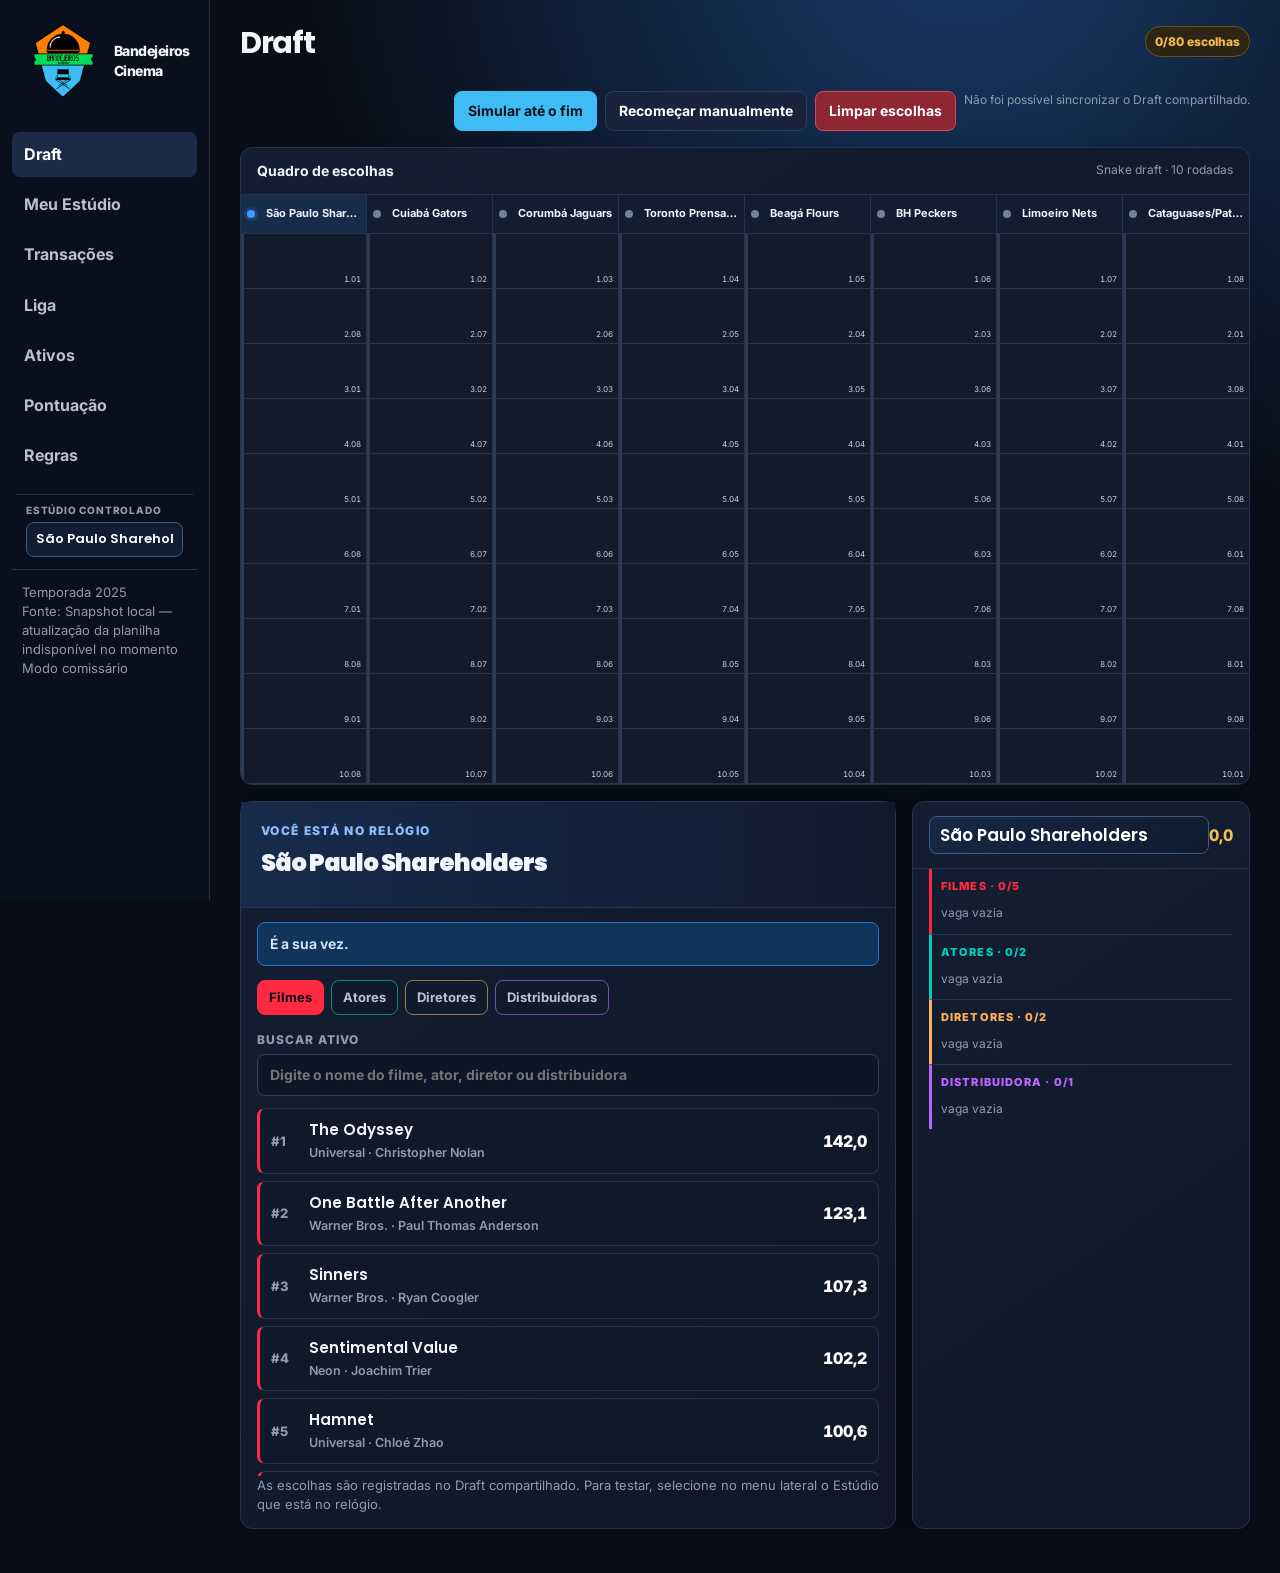
==== Fantasy-Cinema-local/index.html @ d6db4d92 "Add files via upload" ====
<!doctype html>
<html lang="pt-BR">
  <head>
    <meta charset="utf-8" />
    <meta name="viewport" content="width=device-width, initial-scale=1" />
    <meta name="theme-color" content="#090d18" />
    <title>Bandejeiros Cinema — Draft 2025</title>
    <link rel="icon" type="image/svg+xml" href="favicon.svg" />
    <link rel="preconnect" href="https://fonts.googleapis.com" />
    <link rel="preconnect" href="https://fonts.gstatic.com" crossorigin />
    <link href="https://fonts.googleapis.com/css2?family=Inter:wght@400;500;600;700;800&family=Poppins:wght@500;600;700;800&display=swap" rel="stylesheet" />
    <link rel="stylesheet" href="styles.css?v=20260917-24" />
  </head>
  <body>
    <div id="app" aria-live="polite"></div>
    <script src="app.js?v=20260917-31" defer></script>
  </body>
</html>
---- Fantasy-Cinema-local/styles.css ----
:root { --bg:#090d18; --panel:#11192b; --panel-2:#151f35; --line:#26334e; --muted:#8f9bb1; --text:#f1f5fc; --blue:#3b9cff; --gold:#f4bd50; --good:#51d8a1; }
* { box-sizing:border-box; }
body { margin:0; background:radial-gradient(circle at 75% -5%,#183b68 0,transparent 34%),var(--bg); color:var(--text); font-family:Inter, ui-sans-serif,system-ui,-apple-system,BlinkMacSystemFont,"Segoe UI",sans-serif; font-size:16px; }
button { font:inherit; cursor:pointer; }
.shell { min-height:100vh; display:grid; grid-template-columns:210px minmax(0,1fr); }
.sidebar { position:sticky; top:0; align-self:start; height:100vh; overflow-y:auto; padding:20px 12px; border-right:1px solid var(--line); background:#0b1120d9; }
.brand { display:flex; align-items:center; gap:10px; font-weight:800; letter-spacing:-.04em; font-size:14px; padding:0 10px 30px; }
.brand-logo { display:block; width:82px; height:82px; object-fit:contain; flex:0 0 auto; }
.league-label { color:var(--muted); text-transform:uppercase; font-size:12px; font-weight:800; letter-spacing:.1em; padding:0 10px 10px; }
.nav { display:grid; gap:5px; }
.nav button { border:0; color:#b7c1d2; background:transparent; border-radius:8px; padding:11px 12px; text-align:left; font-weight:700; }
.nav button:hover,.nav button.active { color:white; background:#1b2a46; }
.sidebar-foot { margin-top:32px; border-top:1px solid var(--line); padding:20px 10px; color:var(--muted); font-size:13px; line-height:1.45; }
.content { padding:26px 30px 44px; overflow:hidden; }
.topbar { display:flex; justify-content:space-between; align-items:flex-start; gap:20px; margin-bottom:24px; }
h1 { font-size:28px; line-height:1.1; letter-spacing:-.045em; margin:0 0 6px; } h2 { font-size:16px; margin:0; letter-spacing:-.02em; } p { margin:0; }
.sub { color:var(--muted); font-size:14px; }.badge { display:inline-flex; padding:6px 9px; border:1px solid #69521b; color:var(--gold); background:#2d2514; border-radius:99px; font-size:12px; font-weight:800; }
.actions { display:flex; gap:8px; flex-wrap:wrap; justify-content:flex-end; }.button { border:1px solid #2c3c5c; padding:10px 13px; border-radius:8px; background:#18243b; color:white; font-weight:750; font-size:14px; }.button:hover { border-color:var(--blue); }.button.primary { background:var(--blue); border-color:var(--blue); color:#07111f; }.button.danger { color:#ffb8b8; }
.grid { display:grid; gap:16px; }.draft-layout { grid-template-columns:minmax(0,1.32fr) minmax(300px,.68fr); }.card { background:linear-gradient(145deg,#141e32,#0f1728); border:1px solid var(--line); border-radius:12px; }.card-head { padding:15px 16px 12px; display:flex; justify-content:space-between; align-items:center; border-bottom:1px solid var(--line); }.draft-main { min-height:590px; }.now { padding:20px; border-bottom:1px solid var(--line); background:linear-gradient(90deg,#172b4c,#111a2d); }.now-eyebrow { color:#8dbfff; text-transform:uppercase; font-size:12px; letter-spacing:.11em; font-weight:850; }.now-team { font-size:24px; font-weight:850; letter-spacing:-.04em; margin:6px 0; }.slot { color:var(--gold); font-weight:750; font-size:14px; }
.tabs { display:flex; gap:7px; padding:14px 16px 8px; overflow:auto; }.tab { white-space:nowrap; border:1px solid var(--line); color:#b9c4d5; background:#101a2b; padding:7px 10px; border-radius:7px; font-size:13px; font-weight:750; }.tab.active { color:#07111f; background:var(--gold); border-color:var(--gold); }.assets { padding:8px 16px 16px; display:grid; gap:7px; max-height:376px; overflow:auto; }.asset { width:100%; display:flex; gap:10px; align-items:center; border:1px solid #22304a; background:#10192a; color:var(--text); border-radius:8px; padding:10px; text-align:left; }.asset:hover { border-color:var(--blue); background:#14233a; }.asset .rank { width:28px; color:var(--muted); font-weight:800; font-size:13px; }.asset .name { min-width:0; flex:1; font-weight:750; overflow:hidden; text-overflow:ellipsis; white-space:nowrap; }.asset .points { color:var(--gold); font-variant-numeric:tabular-nums; font-weight:850; }.asset small { color:var(--muted); }.pick-feed { max-height:376px; overflow:auto; }.pick { display:grid; grid-template-columns:35px 1fr auto; padding:10px 14px; border-bottom:1px solid #202d45; gap:8px; align-items:center; font-size:13px; }.pick b { font-size:13px; }.pick span { color:var(--muted); }.pos { color:#80baff; font-size:11px; font-weight:850; text-transform:uppercase; }.points { color:var(--gold); font-weight:800; }.team-list { max-height:312px; overflow:auto; }.team-row { padding:11px 14px; display:flex; gap:8px; align-items:center; border-bottom:1px solid #202d45; }.team-row:last-child { border-bottom:0; }.team-row .team-name { flex:1; font-weight:750; }.meter { display:flex; height:5px; width:74px; background:#0c1220; border-radius:4px; overflow:hidden; }.meter i { display:block; background:var(--blue); }.count { color:var(--muted); font-size:12px; }
.summary { display:grid; grid-template-columns:repeat(4,1fr); gap:12px; margin-bottom:16px; }.metric { padding:15px; }.metric label { display:block; color:var(--muted); font-size:12px; text-transform:uppercase; letter-spacing:.08em; font-weight:800; }.metric strong { display:block; margin-top:5px; font-size:23px; letter-spacing:-.04em; }.metric.gold strong { color:var(--gold); }
.rosters { grid-template-columns:repeat(2,minmax(0,1fr)); }.roster { padding:16px; }.roster-top { display:flex; justify-content:space-between; align-items:center; margin-bottom:12px; }.roster-total { color:var(--gold); font-weight:850; }.roster-group { padding:9px 0; border-top:1px solid #23304a; }.roster-group:first-of-type { border-top:0; }.roster-label { color:#80baff; text-transform:uppercase; font-size:11px; font-weight:850; letter-spacing:.1em; margin-bottom:5px; }.roster-item { display:flex; justify-content:space-between; gap:8px; font-size:14px; padding:3px 0; }.empty { color:var(--muted); font-size:14px; padding:16px; }
.rules { padding:16px; color:#bdc8d8; line-height:1.5; font-size:14px; }.rules b { color:white; }.notice { color:var(--muted); font-size:13px; padding:0 16px 14px; }
.control-team { display:flex; align-items:center; justify-content:flex-end; gap:8px; flex-wrap:wrap; }.control-team label { color:var(--muted); font-size:13px; font-weight:750; }.control-team select { appearance:none; border:1px solid #344762; border-radius:8px; background:#121e31; color:white; padding:9px 32px 9px 11px; font:inherit; font-size:14px; font-weight:750; }.clock-message { margin:14px 16px 0; padding:11px 12px; border-radius:8px; border:1px solid #2b3b57; background:#101b2d; color:#bdc8d8; font-size:14px; font-weight:650; }.clock-message.your-turn { border-color:#2a77c5; background:#11345a; color:#d7ebff; }.personal-roster .card-head { align-items:flex-start; }.personal-list { padding:0 16px 8px; }.personal-group { padding:10px 0; border-top:1px solid #24324c; border-left:3px solid var(--position-color); padding-left:9px; }.personal-group:first-child { border-top:0; }.personal-group .roster-label { color:var(--position-color); }.personal-group .roster-item strong { color:var(--position-color); font-size:13px; }
.pos-filme { --position-color:#ff2a41; }.pos-ator { --position-color:#00ceb8; }.pos-diretor { --position-color:#ffae58; }.pos-distribuidora { --position-color:#bd66ff; }
.tab.pos-filme.active,.tab.pos-ator.active,.tab.pos-diretor.active,.tab.pos-distribuidora.active { color:#09101c; border-color:var(--position-color); background:var(--position-color); }.tab.pos-filme,.tab.pos-ator,.tab.pos-diretor,.tab.pos-distribuidora { border-color:color-mix(in srgb,var(--position-color) 55%,#26334e); }.asset.pos-filme,.asset.pos-ator,.asset.pos-diretor,.asset.pos-distribuidora { border-left:3px solid var(--position-color); }.asset.pos-filme .points,.asset.pos-ator .points,.asset.pos-diretor .points,.asset.pos-distribuidora .points,.personal-group .roster-item strong,.roster-item .points,.pick .points { color:#fff; }.pick .pos { color:var(--position-color); font-style:normal; }.roster-group .roster-label { color:var(--position-color); }
.search-wrap { display:grid; gap:6px; padding:8px 16px 4px; }.search-wrap label { color:var(--muted); font-size:12px; font-weight:800; text-transform:uppercase; letter-spacing:.08em; }.search-wrap input { width:100%; border:1px solid #33435e; border-radius:8px; background:#0d1626; color:#fff; padding:10px 12px; font:inherit; font-size:14px; outline:0; }.search-wrap input:focus { border-color:var(--blue); box-shadow:0 0 0 3px rgb(59 156 255 / 15%); }
.data-card { overflow:hidden; }.table-wrap { overflow:auto; max-height:calc(100vh - 175px); }.table-wrap table { width:100%; min-width:720px; border-collapse:collapse; font-size:14px; }.table-wrap th { position:sticky; top:0; z-index:1; background:#17233a; color:#aebbd0; text-align:left; padding:12px 14px; font-size:12px; text-transform:uppercase; letter-spacing:.055em; white-space:nowrap; }.table-wrap td { padding:11px 14px; border-top:1px solid #22304a; color:#dbe4f2; white-space:nowrap; }.table-wrap td:first-child { color:#fff; font-weight:750; }.table-wrap tr:hover td { background:#17243a; }.section-title { margin:0 0 10px; font-size:15px; color:#d7e2f1; }.scoring-grid { grid-template-columns:minmax(0,.82fr) minmax(0,1.18fr); align-items:start; }.formula-grid { display:grid; grid-template-columns:repeat(4,minmax(0,1fr)); gap:12px; margin-bottom:18px; }.formula { padding:15px; min-height:144px; }.formula span { display:block; color:var(--gold); font-size:12px; font-weight:850; text-transform:uppercase; letter-spacing:.08em; }.formula strong { display:block; margin:8px 0; font-size:15px; line-height:1.3; letter-spacing:-.02em; }.formula p { color:var(--muted); font-size:13px; line-height:1.4; }.formula sup { font-size:10px; }
.awards-actors-title { margin-top:24px; }.draft-board { margin-top:16px; overflow:hidden; }.board-label { display:flex; justify-content:space-between; padding:13px 16px; border-bottom:1px solid var(--line); font-size:14px; }.board-label span { color:var(--muted); font-size:12px; }.board-scroll { overflow:hidden; }.board-grid { display:grid; grid-template-columns:repeat(8,minmax(0,1fr)); min-width:0; }.board-team { min-width:0; border-right:1px solid var(--line); }.board-team:last-child { border-right:0; }.board-team header { display:grid; grid-template-columns:14px 1fr; align-items:center; column-gap:5px; padding:9px 6px; min-height:39px; background:#121d31; border-bottom:1px solid var(--line); }.board-team header b { font-size:11px; white-space:nowrap; overflow:hidden; text-overflow:ellipsis; }.team-dot { width:8px; height:8px; border-radius:50%; background:#71819c; }.board-team.controlled .team-dot { background:var(--blue); box-shadow:0 0 0 3px rgb(59 156 255 / 18%); }.board-team.controlled header { background:#172b4a; }.board-pick { position:relative; height:55px; padding:5px 6px 14px; overflow:hidden; border-bottom:1px solid #26344d; background:#172337; border-left:3px solid var(--position-color); }.board-pick b { display:block; padding-right:2px; font-size:11px; line-height:1.15; white-space:nowrap; overflow:hidden; text-overflow:ellipsis; }.board-pick small { display:-webkit-box; height:20px; max-width:calc(100% - 28px); overflow:hidden; -webkit-box-orient:vertical; -webkit-line-clamp:2; color:#e5ecf6; opacity:.8; font-size:9px; line-height:1.15; margin-top:2px; }.board-number { position:absolute; right:5px; bottom:3px; color:#c9d3e3; font-size:8px; font-weight:400; font-variant-numeric:tabular-nums; }.board-pick.pos-filme { background:color-mix(in srgb,#ff2a41 35%,#152136); }.board-pick.pos-ator { background:color-mix(in srgb,#00ceb8 29%,#152136); }.board-pick.pos-diretor { background:color-mix(in srgb,#ffae58 31%,#152136); }.board-pick.pos-distribuidora { background:color-mix(in srgb,#bd66ff 30%,#152136); }.empty-pick { border-left:3px solid #2c3b54; background:#121b2c; color:#71819c; }.personal-group .roster-item { font-size:16px; font-weight:750; }.personal-group .roster-item strong { font-size:16px; font-weight:850; }.team-view-select { display:block; max-width:176px; margin-top:6px; border:1px solid #344762; border-radius:6px; background:#121e31; color:#fff; padding:6px 24px 6px 8px; font:inherit; font-size:12px; font-weight:700; }
.league-layout { grid-template-columns:minmax(440px,1.05fr) minmax(340px,.95fr); align-items:start; }.standings-list { padding:4px 0; }.standing-row { display:grid; grid-template-columns:34px minmax(0,1fr) auto; gap:10px; align-items:center; padding:13px 16px; border-bottom:1px solid #22304a; }.standing-row:last-child { border-bottom:0; }.standing-rank { color:#91a0b8; font-size:13px; font-weight:850; text-align:center; }.standing-team { min-width:0; }.standing-team b { display:block; font-size:15px; }.started-counts { display:flex; flex-wrap:wrap; gap:5px; margin-top:7px; }.started-pill { display:inline-flex; align-items:center; gap:3px; padding:4px 6px; border-radius:4px; background:#0d1626; border-left:2px solid var(--position-color); font-size:10px; line-height:1; font-weight:750; }.started-pill b { font-variant-numeric:tabular-nums; }.started-pill.complete { color:#7d899d; border-left-color:#46536a; }.started-pill.pending { color:var(--position-color); background:color-mix(in srgb,var(--position-color) 11%,#0d1626); }.asset-tabs { padding:0 0 12px; margin-top:-4px; }.asset-search { padding:0 0 12px; max-width:420px; }.asset-table .table-wrap { max-height:calc(100vh - 250px); }.asset-table table { min-width:1080px; }.asset-table td { vertical-align:top; white-space:normal; }.asset-table td:nth-child(1) { min-width:155px; }.asset-table td:nth-child(2) { min-width:86px; color:#b8c5d7; }.asset-table td:nth-child(3) { min-width:110px; }.asset-table td:nth-child(4) { min-width:190px; max-width:300px; }.asset-table td:nth-child(2),.asset-table td:nth-child(3),.asset-table td:nth-child(5),.asset-table td:nth-child(6),.asset-table td:nth-child(7) { white-space:nowrap; }.metric-cell { display:grid; gap:3px; }.metric-cell b { color:#fff; font-size:14px; font-variant-numeric:tabular-nums; }.metric-cell small,.component-points { display:block; color:var(--gold); font-size:12px; font-weight:850; }.table-note { display:block; color:var(--muted); font-size:11px; }.award-lines { display:grid; gap:3px; min-width:190px; color:#bec9da; font-size:12px; line-height:1.2; }.award-lines b { color:var(--gold); margin-top:2px; font-size:12px; font-weight:850; }.fpts { color:var(--gold); font-size:15px; font-weight:850; font-variant-numeric:tabular-nums; }
.my-team-summary { display:grid; grid-template-columns:repeat(4,minmax(0,1fr)); gap:12px; margin-bottom:14px; }.my-team-selector { display:flex; align-items:center; gap:10px; padding:12px 16px; margin-bottom:16px; }.my-team-selector label { color:var(--muted); font-size:12px; font-weight:800; text-transform:uppercase; letter-spacing:.08em; }.my-team-selector select { border:1px solid #344762; border-radius:7px; background:#121e31; color:#fff; padding:8px 28px 8px 10px; font:inherit; font-size:14px; font-weight:750; }.my-team-layout { grid-template-columns:repeat(2,minmax(0,1fr)); align-items:start; }.my-team-assets { padding:4px 16px 10px; }.my-team-asset { display:flex; justify-content:space-between; gap:12px; padding:12px 0 12px 10px; border-bottom:1px solid #24324c; border-left:3px solid var(--position-color); }.my-team-asset:last-child { border-bottom:0; }.my-team-asset div { min-width:0; display:grid; gap:3px; }.my-team-asset b { font-size:15px; overflow:hidden; text-overflow:ellipsis; white-space:nowrap; }.my-team-asset small { color:var(--muted); font-size:12px; }.my-team-position { color:var(--position-color); font-size:11px; text-transform:uppercase; font-weight:850; letter-spacing:.08em; }.my-team-asset strong { align-self:center; color:#fff; white-space:nowrap; font-size:14px; }
.my-team-actions { display:flex; align-items:center; gap:8px; flex:0 0 auto; }.trade-icon-button { display:grid; place-items:center; width:31px; height:31px; padding:0; border:0; border-radius:50%; background:#0f2639; color:#00ceb8; }.trade-icon-button:hover { background:#12354a; box-shadow:0 0 0 2px #00ceb8; }.trade-icon { display:block; width:19px; height:19px; fill:currentColor; }.trade-note { color:#ffae58 !important; font-weight:800; }.trade-builder,.trade-offers { margin:16px 0 0; overflow:hidden; }.trade-starter { display:flex; align-items:center; justify-content:space-between; gap:16px; min-height:88px; padding:16px; }.trade-starter h2 { margin:0 0 4px; font-size:17px; }.trade-propose { background:#00aF9D; border-color:#00ceb8; color:#06151a; }.trade-propose:hover { background:#00ceb8; }.trade-team-picker { display:flex; flex-wrap:wrap; align-items:center; gap:7px; padding:12px 16px; border-top:1px solid var(--line); border-bottom:1px solid var(--line); }.trade-team-picker>span { color:var(--muted); font-size:11px; font-weight:850; letter-spacing:.08em; text-transform:uppercase; margin-right:2px; }.studio-toggle { padding:7px 9px; border:1px solid #354863; border-radius:6px; background:#111d30; color:#c3cfdf; font:inherit; font-size:12px; font-weight:750; }.studio-toggle.selected { border-color:#00ceb8; background:#103641; color:#fff; }.studio-toggle:disabled { opacity:.38; }.trade-columns { display:grid; grid-template-columns:repeat(auto-fit,minmax(210px,1fr)); gap:10px; padding:14px 16px; }.trade-column { min-width:0; border:1px solid #263852; border-radius:8px; background:#0d1728; overflow:hidden; }.trade-column header { display:flex; justify-content:space-between; align-items:center; gap:8px; padding:10px; border-bottom:1px solid #263852; }.trade-column header b { font-size:13px; }.trade-column header small { color:#00ceb8; font-size:11px; font-weight:800; }.trade-column>div { display:grid; gap:6px; padding:8px; max-height:260px; overflow:auto; }.trade-asset { padding-left:3px; border-left:3px solid var(--position-color); border-radius:4px; background:#121d2e; }.trade-asset>button { display:grid; width:100%; gap:2px; padding:8px; color:#fff; text-align:left; background:transparent; border:0; }.trade-asset>button span { color:var(--position-color); font-size:9px; font-weight:850; letter-spacing:.06em; text-transform:uppercase; }.trade-asset>button b { overflow:hidden; text-overflow:ellipsis; white-space:nowrap; font-size:12px; }.trade-asset.selected { background:color-mix(in srgb,var(--position-color) 16%,#121d2e); box-shadow:inset 0 0 0 1px var(--position-color); }.trade-asset select { width:calc(100% - 16px); margin:0 8px 8px; border:1px solid #40516b; border-radius:5px; background:#0b1423; color:#fff; padding:6px; font:inherit; font-size:11px; }.trade-submit { display:flex; justify-content:space-between; align-items:center; gap:12px; padding:12px 16px; border-top:1px solid var(--line); }.trade-offer { padding:14px 16px; border-top:1px solid var(--line); }.trade-offer p,.transaction p { color:#c5d0df; font-size:14px; line-height:1.45; }.transaction { display:flex; justify-content:space-between; gap:16px; align-items:center; padding:14px 0; border-bottom:1px solid var(--line); }.transaction:last-child { border-bottom:0; }.transaction-status { display:inline-block; margin-bottom:6px; color:#aab8ca; font-size:11px; font-weight:850; text-transform:uppercase; letter-spacing:.08em; }.transaction.pendingCommissioner .transaction-status { color:var(--gold); }.transaction.approved .transaction-status { color:var(--good); }.transaction.vetoed .transaction-status,.transaction.rejected .transaction-status { color:#f59ca3; }
.nav button { display:flex; align-items:center; justify-content:space-between; gap:8px; }.nav-trade-alert { display:inline-flex; align-items:center; gap:2px; color:#ffae58; }.nav-trade-alert svg { width:15px; height:15px; fill:none; stroke:currentColor; stroke-width:2; stroke-linecap:round; stroke-linejoin:round; }.nav-trade-alert b { display:grid; place-items:center; min-width:15px; height:15px; padding:0 3px; border-radius:99px; background:#ffae58; color:#1a1307; font-size:9px; }.button.danger { background:#8f2634; border-color:#d64b5b; color:#fff; }.button.danger:hover { background:#b33042; border-color:#ff7180; }.accept-offer { background:#00aF9D; border-color:#00ceb8; color:#06151a; }.accept-offer:hover { background:#00ceb8; }.counter-offer { background:#285eab; border-color:#4c95ef; color:#fff; }.counter-offer:hover { background:#3577d2; }.trade-desk { margin-top:16px; overflow:hidden; }.trade-feed-list { display:grid; gap:10px; padding:14px 16px 16px; }.trade-feed { display:grid; grid-template-columns:125px minmax(0,1fr) auto; align-items:start; gap:16px; padding:14px 16px; border:1px solid #2a3a55; border-radius:9px; background:#0d1728; }.trade-feed.pendingCommissioner { border-color:#796020; }.trade-feed-status { display:flex; align-items:center; gap:8px; padding-top:3px; color:#8ca0bc; font-size:12px; letter-spacing:.05em; text-transform:uppercase; }.trade-feed.approved .trade-feed-status { color:#00ceb8; }.trade-feed-icon { width:19px; height:19px; fill:currentColor; color:#00ceb8; }.trade-feed-moves { display:grid; gap:9px; min-width:0; }.trade-feed-group { padding-bottom:4px; }.trade-feed-group p { margin:0 0 2px; color:#c5d0df; font-size:16px; }.trade-gain { display:flex; align-items:center; gap:7px; min-width:0; padding:2px 0; }.trade-gain>span { color:#00ceb8; font-size:22px; font-weight:400; line-height:1; }.trade-gain b { overflow:hidden; text-overflow:ellipsis; white-space:nowrap; padding:4px 8px; border:1px solid color-mix(in srgb,var(--position-color) 44%,transparent); border-radius:6px; background:color-mix(in srgb,var(--position-color) 16%,#101a2b); color:#edf4ff; font-size:14px; font-weight:700; }.trade-feed time { padding-top:3px; color:#aebbd0; white-space:nowrap; font-size:12px; }.trade-feed-actions { grid-column:2 / -1; justify-content:flex-start; }.commissioner-actions { margin:-4px 16px 8px 157px; justify-content:flex-start; }.transactions-card { margin-top:16px; }
@media (max-width:980px) { .shell { grid-template-columns:1fr; }.sidebar { position:static; height:auto; overflow:visible; border-right:0; border-bottom:1px solid var(--line); padding:14px 16px; }.brand { padding:0 0 12px; }.nav { grid-template-columns:repeat(3,1fr); }.sidebar-foot { display:none; }.content { padding:20px 16px; }.draft-layout,.league-layout,.my-team-layout { grid-template-columns:1fr; }.rosters { grid-template-columns:1fr; } }
@media (max-width:980px) { .formula-grid { grid-template-columns:repeat(2,minmax(0,1fr)); }.scoring-grid { grid-template-columns:1fr; } }
@media (max-width:620px) { .topbar { flex-direction:column; }.control-team { justify-content:flex-start; }.actions { justify-content:flex-start; }.summary,.my-team-summary { grid-template-columns:repeat(2,1fr); }.content { padding:18px 12px; }.now-team { font-size:21px; }.formula-grid { grid-template-columns:1fr; } }
@media (max-width:720px) { .trade-feed { grid-template-columns:1fr; gap:8px; }.trade-feed time { padding:0; }.trade-feed-actions { grid-column:auto; }.commissioner-actions { margin:0 16px 8px; } }

/* Revisão do sistema visual */
:root { --radius-card:12px; --radius-control:8px; --surface:#111b2e; --surface-hover:#172740; --text-soft:#c7d1e0; }
body { font-family:"Inter",ui-sans-serif,system-ui,sans-serif; line-height:1.45; -webkit-font-smoothing:antialiased; }
h1,h2,h3,.topbar h1,.card h2,.section-title,.now-team,.asset .name,.roster-item span,.my-team-asset b,.trade-gain b,.trade-column header b,.trade-asset>button b { font-family:"Poppins",ui-sans-serif,system-ui,sans-serif; }
h1,.topbar h1 { font-size:30px; font-weight:700; letter-spacing:-.045em; line-height:1.16; }
h2,.card h2 { font-size:17px; font-weight:700; line-height:1.25; letter-spacing:-.025em; }
.section-title { font-size:16px; font-weight:700; }
.sub,.notice,.count,.table-note,.metric-cell small,.formula p,.trade-feed time { color:var(--muted); font-family:"Inter",ui-sans-serif,sans-serif; }
.card { border-radius:var(--radius-card); box-shadow:0 8px 22px rgb(0 0 0 / 10%); }
.card-head { min-height:61px; padding:14px 16px; }
.button,.tab,.studio-toggle,.control-team select,.my-team-selector select,.team-view-select,.search-wrap input { border-radius:var(--radius-control); font-family:"Inter",ui-sans-serif,sans-serif; font-weight:700; }
.button { min-height:38px; padding:9px 13px; transition:background .15s ease,border-color .15s ease,transform .15s ease; }
.button:hover:not(:disabled) { transform:translateY(-1px); }
.button:disabled { opacity:.45; cursor:not-allowed; }
.tab { min-height:34px; padding:7px 11px; }
.asset,.trade-asset,.trade-target { border-radius:var(--radius-control); }
.asset { min-height:58px; padding:10px 11px; }
.asset .name,.my-team-asset b,.roster-item span { font-size:15px; font-weight:600; }
.asset small,.my-team-asset small,.roster-label,.my-team-position,.pos,.count,.table-wrap th { font-family:"Inter",ui-sans-serif,sans-serif; }
.points,.fpts,.metric strong,.roster-total { font-variant-numeric:tabular-nums; }
.metric strong { font-family:"Poppins",ui-sans-serif,sans-serif; font-weight:700; }
.table-wrap table { font-family:"Inter",ui-sans-serif,sans-serif; }
.table-wrap td:first-child { font-family:"Poppins",ui-sans-serif,sans-serif; font-weight:600; }
.table-wrap th { font-weight:800; }
.formula strong,.rules b { font-family:"Poppins",ui-sans-serif,sans-serif; font-weight:600; }
.trade-feed,.transaction { border-radius:var(--radius-control); }
.trade-feed-status,.transaction-status,.trade-gain small { font-family:"Inter",ui-sans-serif,sans-serif; font-weight:800; }
.trade-feed-group p { font-family:"Inter",ui-sans-serif,sans-serif; line-height:1.25; }
@media (max-width:720px) { h1,.topbar h1 { font-size:26px; }.card-head { min-height:56px; }.asset .name,.my-team-asset b,.roster-item span { font-size:14px; } }

/* Ajustes de dados e ordenação */
.metric-cell small,.component-points,.award-lines b { color:#aebbd0; }
.asset-table td:nth-child(2) { min-width:126px; color:#b8c5d7; }
.asset-table td:nth-child(3) { min-width:86px; color:#b8c5d7; }
.asset-table td:nth-child(4) { min-width:190px; max-width:300px; }
.table-sort { display:inline-flex; align-items:center; gap:6px; padding:0; border:0; background:transparent; color:inherit; font:inherit; font-size:inherit; font-weight:inherit; letter-spacing:inherit; text-transform:inherit; white-space:nowrap; }
.table-sort:hover { color:#fff; }.table-sort span { color:#71819c; font-size:12px; line-height:1; }.table-sort:hover span { color:#8dbfff; }

/* Waiver e FAAB */
.asset-mode-tabs { padding-bottom:2px; }.asset-mode-tabs .tab.active { background:#00aF9D; border-color:#00ceb8; color:#06151a; }
.available-table table { min-width:860px; }.available-table td:nth-child(2),.available-table td:nth-child(3) { font-variant-numeric:tabular-nums; white-space:nowrap; }.available-table td:nth-child(4) { min-width:240px; white-space:normal; color:#aebbd0; }.available-table td:last-child { width:1%; white-space:nowrap; }.bid-button { min-width:98px; background:#00aF9D; border-color:#00ceb8; color:#06151a; }.bid-button:hover { background:#00ceb8; }
.modal-backdrop { position:fixed; z-index:20; inset:0; display:grid; place-items:center; padding:20px; background:rgb(4 8 16 / 72%); backdrop-filter:blur(4px); }.bid-modal { width:min(100%,440px); padding:22px; border:1px solid #344965; border-radius:14px; background:linear-gradient(145deg,#17243a,#0d1626); box-shadow:0 24px 70px rgb(0 0 0 / 48%); }.bid-modal h2 { margin-bottom:8px; }.bid-modal p { color:#c5d0df; line-height:1.5; }.bid-modal label { display:block; margin:18px 0 6px; color:#aebbd0; font-family:"Inter",ui-sans-serif,sans-serif; font-size:12px; font-weight:800; letter-spacing:.07em; text-transform:uppercase; }.bid-modal input { width:100%; border:1px solid #40516b; border-radius:8px; outline:0; background:#0b1423; color:#fff; padding:11px 12px; font:700 16px "Inter",ui-sans-serif,sans-serif; }.bid-modal input:focus { border-color:#00ceb8; box-shadow:0 0 0 3px rgb(0 206 184 / 14%); }.bid-modal small { display:block; margin-top:10px; color:#aebbd0; font:12px/1.45 "Inter",ui-sans-serif,sans-serif; }.bid-modal small b { color:#fff; }.bid-modal .actions { margin-top:20px; }

/* Hierarquia dos filtros de ativos */
.asset-mode-tabs { padding:0 0 18px; margin-top:-4px; }
.asset-mode-tabs + .asset-tabs { margin-top:0; }

/* Destaques de fluxo */
.asset-mode-tabs .tab.active { background:#3fbcf6; border-color:#3fbcf6; color:#06131a; }
.asset-mode-tabs .tab.active:hover { background:#67cbfa; border-color:#67cbfa; }
.actions [data-action="simulate"] { background:#3fbcf6; border-color:#3fbcf6; color:#06131a; }
.actions [data-action="simulate"]:hover { background:#67cbfa; border-color:#67cbfa; }

/* Ação de waiver */
.available-table td:first-child,.available-table th:first-child { width:48px; min-width:48px; padding-right:0; text-align:center; }.available-table td:nth-child(2) { min-width:180px; color:#fff; font-family:"Poppins",ui-sans-serif,sans-serif; font-weight:600; }.add-icon { display:inline-grid; place-items:center; width:24px; height:24px; padding:0; border:1px solid #f4bd50; border-radius:50%; background:rgb(244 189 80 / 10%); color:#f4bd50; font:600 19px/1 "Inter",ui-sans-serif,sans-serif; }.add-icon:hover { background:rgb(244 189 80 / 20%); box-shadow:0 0 0 3px rgb(244 189 80 / 10%); }

.bid-modal select { width:100%; border:1px solid #40516b; border-radius:8px; outline:0; background:#0b1423; color:#fff; padding:10px 12px; font:600 14px "Inter",ui-sans-serif,sans-serif; }.bid-modal select:focus { border-color:#00ceb8; box-shadow:0 0 0 3px rgb(0 206 184 / 14%); }.bid-modal .bid-error { color:#ff9ca6; font-weight:700; }

/* Classificação da liga */
.standings { overflow:hidden; }.standings-header { display:grid; grid-template-columns:54px minmax(200px,1fr) minmax(185px,.8fr) 92px; align-items:center; gap:12px; padding:13px 16px; border-bottom:1px solid var(--line); color:#8091ad; font:800 11px/1 "Inter",ui-sans-serif,sans-serif; letter-spacing:.08em; text-transform:uppercase; }.standings-header span:last-child { text-align:right; }.standings-list { padding:0; }.standing-row { grid-template-columns:54px minmax(200px,1fr) minmax(185px,.8fr) 92px; min-height:91px; gap:12px; padding:14px 16px; transition:background .15s ease; }.standing-row:hover { background:#14233a; }.standing-row.controlled { background:linear-gradient(90deg,rgb(0 206 184 / 19%),rgb(0 206 184 / 5%)); box-shadow:inset 3px 0 #00ceb8; }.standing-rank { color:#91a7c6; font:700 24px/1 "Poppins",ui-sans-serif,sans-serif; }.standing-team { display:flex; align-items:center; gap:12px; }.studio-avatar { display:grid; place-items:center; width:38px; height:38px; flex:0 0 auto; border:1px solid #3d587d; border-radius:50%; background:#152946; color:#8dc5ff; font:800 12px/1 "Inter",ui-sans-serif,sans-serif; }.standing-team b { color:#fff; font:600 17px/1.2 "Poppins",ui-sans-serif,sans-serif; }.standing-team small { display:block; margin-top:4px; color:#8697b0; font:12px/1.2 "Inter",ui-sans-serif,sans-serif; }.pending-summary { display:grid; grid-template-columns:auto 1fr; align-items:baseline; column-gap:7px; min-width:0; }.pending-summary>strong { color:#d5e1f1; font:700 22px/1 "Poppins",ui-sans-serif,sans-serif; }.pending-summary>span { color:#a4b3c8; font:12px/1.2 "Inter",ui-sans-serif,sans-serif; }.pending-summary>div { grid-column:1 / -1; display:flex; flex-wrap:wrap; gap:5px 8px; margin-top:6px; }.pending-type { display:inline-flex; align-items:center; gap:4px; color:#9cadc2; font:11px/1 "Inter",ui-sans-serif,sans-serif; }.pending-type i { width:6px; height:6px; border-radius:50%; background:var(--position-color); }.pending-summary em { color:#71819a; font:11px/1 "Inter",ui-sans-serif,sans-serif; font-style:normal; }.standing-row>.points { justify-self:end; color:var(--gold); font:700 20px/1 "Poppins",ui-sans-serif,sans-serif; }.studio-viewer-head { align-items:center !important; }.team-view-select { appearance:none; width:min(100%,280px); max-width:none; margin:0; padding:7px 31px 7px 10px; border:1px solid #3d5b83; border-radius:8px; background:linear-gradient(135deg,#162843,#101b2f); color:#fff; font:600 17px/1.3 "Poppins",ui-sans-serif,sans-serif; cursor:pointer; }.team-view-select:hover,.team-view-select:focus { border-color:#3fbcf6; outline:0; box-shadow:0 0 0 3px rgb(63 188 246 / 12%); }
@media (max-width:760px) { .standings-header { display:none; }.standing-row { grid-template-columns:40px minmax(0,1fr) auto; min-height:0; padding:13px; }.standing-row .pending-summary { grid-column:2 / 4; grid-row:2; margin-top:-3px; }.standing-row>.points { grid-column:3; grid-row:1; }.standing-rank { font-size:19px; }.standing-team b { font-size:15px; }.studio-avatar { width:32px; height:32px; font-size:10px; } }

/* Classificação compacta e seletor de estúdio */
.standing-row { min-height:78px; padding:10px 16px; }.standing-rank { font-size:21px; }.studio-avatar { width:34px; height:34px; }.standing-team b { font-size:16px; }.standing-team small { margin-top:2px; font-size:11px; }.pending-summary>strong { font-size:19px; }.pending-summary>div { margin-top:4px; }.pending-type { font-size:10px; }.standing-row>.points { font-size:18px; }
.team-view-select option { background:#101d32; color:#f1f5fc; font:600 16px "Poppins",ui-sans-serif,sans-serif; }.team-view-select option:checked { background:#1b3557; color:#fff; }

/* Controle temporário de teste */
.sidebar-controller { margin:24px 4px 0; padding:13px 10px 2px; border-top:1px solid var(--line); }.sidebar-controller label { display:block; margin-bottom:7px; color:#8f9bb1; font:800 10px/1 "Inter",ui-sans-serif,sans-serif; letter-spacing:.08em; text-transform:uppercase; }.sidebar-controller select { width:100%; appearance:none; border:1px solid #3d5b83; border-radius:8px; background:#101d32; color:#fff; padding:8px 9px; font:600 13px/1.3 "Poppins",ui-sans-serif,sans-serif; cursor:pointer; }.sidebar-controller select:focus { outline:0; border-color:#3fbcf6; box-shadow:0 0 0 3px rgb(63 188 246 / 12%); }.sidebar-controller option { background:#101d32; color:#f1f5fc; }.sidebar-controller small { display:block; margin-top:6px; color:#71819c; font:11px/1 "Inter",ui-sans-serif,sans-serif; }.sidebar-controller + .sidebar-foot { margin-top:16px; }

/* Estrutura da pontuação */
.category-formula-grid { display:grid; grid-template-columns:repeat(4,minmax(0,1fr)); gap:12px; margin-bottom:20px; }.category-formula { min-height:138px; padding:16px; border-left:4px solid var(--position-color); }.category-formula>span { display:block; color:var(--position-color); font:800 12px/1 "Inter",ui-sans-serif,sans-serif; letter-spacing:.08em; text-transform:uppercase; }.category-formula strong { display:block; margin:10px 0 8px; color:#fff; font:600 15px/1.35 "Poppins",ui-sans-serif,sans-serif; }.category-formula p { color:#aebbd0; font:13px/1.4 "Inter",ui-sans-serif,sans-serif; }.formula-section-title { margin:0 0 10px; }
@media (max-width:980px) { .category-formula-grid { grid-template-columns:repeat(2,minmax(0,1fr)); } }
@media (max-width:620px) { .category-formula-grid { grid-template-columns:1fr; }.category-formula { min-height:0; } }

.sidebar-controller { margin-top:16px; padding-top:10px; }.sidebar-controller + .sidebar-foot { margin-top:10px; padding-top:13px; }

.formula { min-height:104px; }.formula strong { margin:12px 0 0; }.scoring-grid { grid-template-columns:1fr; }

/* Cartões de ativos em transações */
.trade-gain b { display:inline-block; padding:6px 9px; border:1px solid #2b405f; border-left:3px solid var(--position-color); border-radius:6px; background:#14233a; color:#edf4ff; }.scoring-grid .table-wrap { max-height:none; }

/* Configuração local */
.configuration-section { margin-top:24px; }.studio-configuration { overflow:hidden; }.studio-config-grid { display:grid; grid-template-columns:repeat(2,minmax(0,1fr)); gap:12px; padding:16px; }.studio-config-grid label { display:grid; gap:6px; color:#aebbd0; font:800 11px/1 "Inter",ui-sans-serif,sans-serif; letter-spacing:.07em; text-transform:uppercase; }.studio-name-input { width:100%; border:1px solid #3b4d69; border-radius:8px; outline:0; background:#0e1829; color:#fff; padding:10px 11px; font:600 14px/1.35 "Poppins",ui-sans-serif,sans-serif; text-transform:none; letter-spacing:0; }.studio-name-input:focus { border-color:#3fbcf6; box-shadow:0 0 0 3px rgb(63 188 246 / 12%); }.studio-config-actions { padding:0 16px 16px; }.config-error { padding:0 16px 12px; color:#ff9ca6; font:700 13px/1.4 "Inter",ui-sans-serif,sans-serif; }@media (max-width:620px) { .studio-config-grid { grid-template-columns:1fr; } }
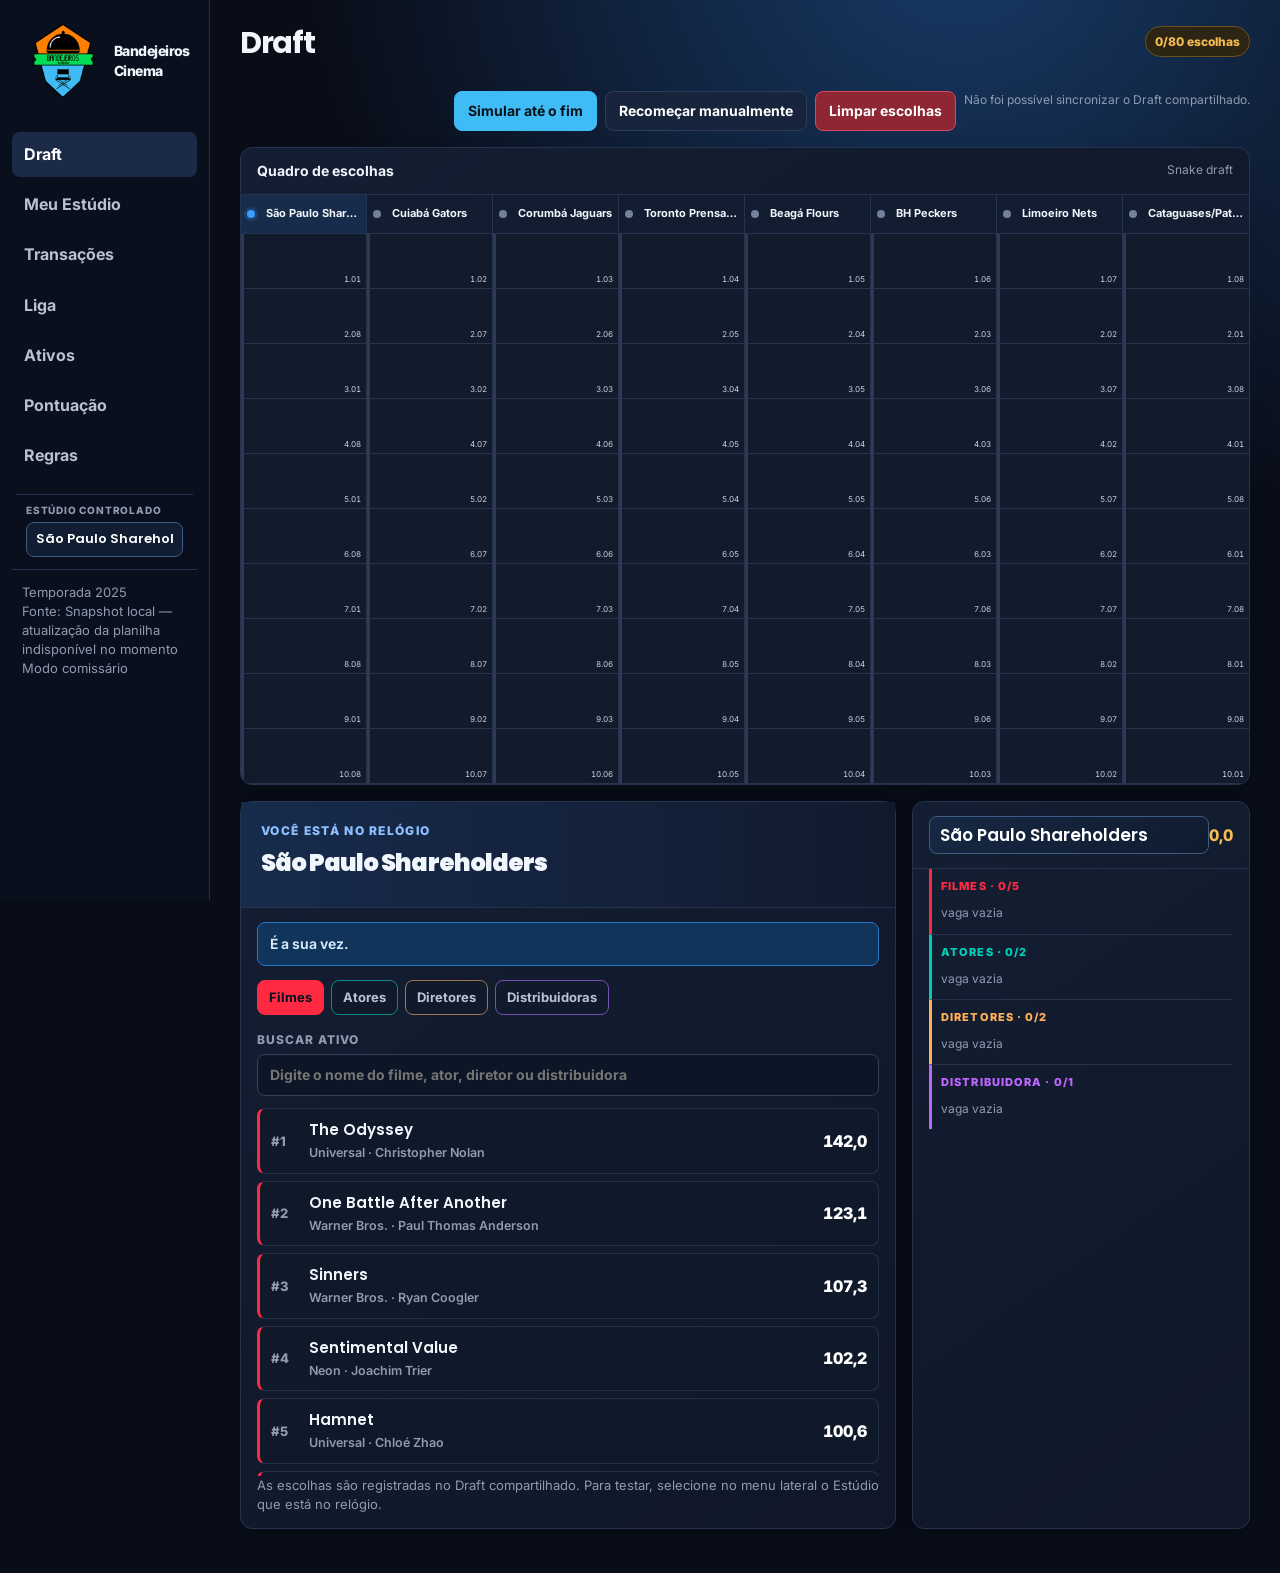
==== commit 9d8b8034: "Add files via upload" ====
--- a/Fantasy-Cinema-local/index.html
+++ b/Fantasy-Cinema-local/index.html
@@ -13,6 +13,6 @@
   </head>
   <body>
     <div id="app" aria-live="polite"></div>
-    <script src="app.js?v=20260917-31" defer></script>
+    <script src="app.js?v=20260921-32" defer></script>
   </body>
 </html>
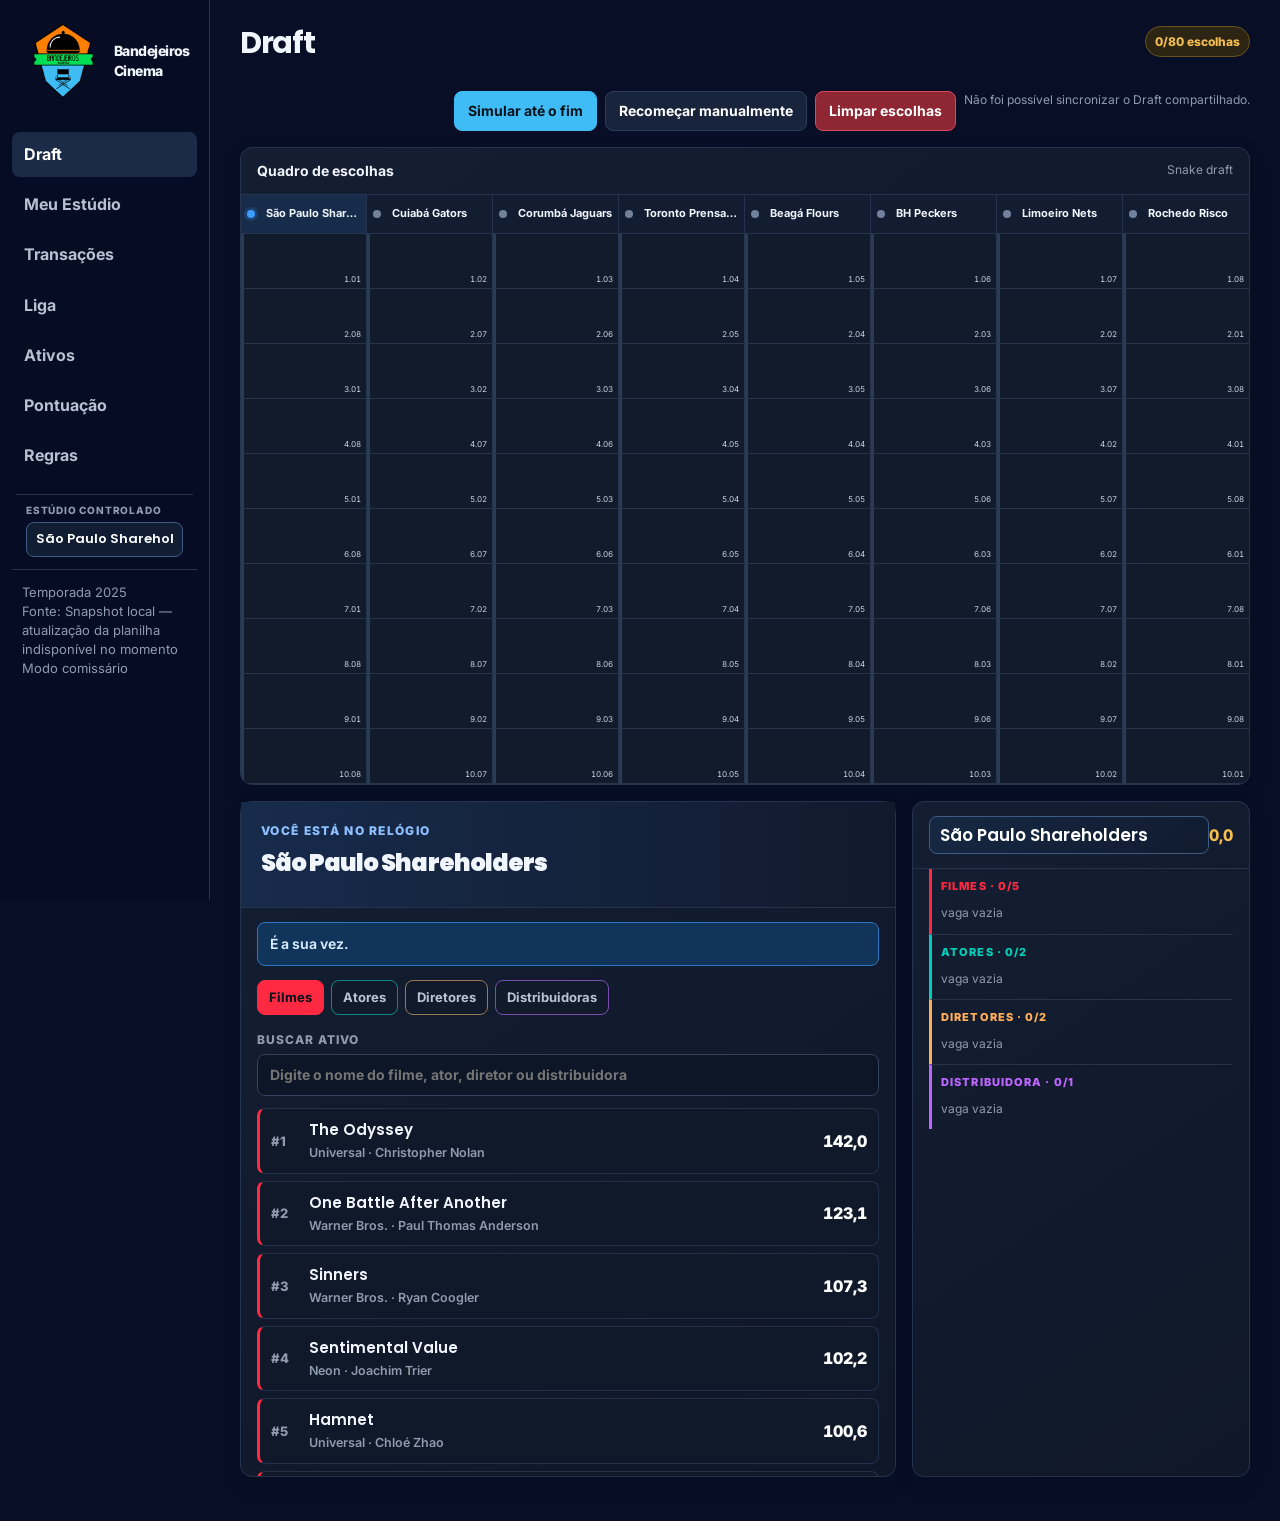
==== commit 727d4b9e: "Add files via upload" ====
--- a/Fantasy-Cinema-local/index.html
+++ b/Fantasy-Cinema-local/index.html
@@ -9,10 +9,10 @@
     <link rel="preconnect" href="https://fonts.googleapis.com" />
     <link rel="preconnect" href="https://fonts.gstatic.com" crossorigin />
     <link href="https://fonts.googleapis.com/css2?family=Inter:wght@400;500;600;700;800&family=Poppins:wght@500;600;700;800&display=swap" rel="stylesheet" />
-    <link rel="stylesheet" href="styles.css?v=20260917-24" />
+    <link rel="stylesheet" href="styles.css?v=20260923-03" />
   </head>
   <body>
     <div id="app" aria-live="polite"></div>
-    <script src="app.js?v=20260921-32" defer></script>
+    <script src="app.js?v=20260923-03" defer></script>
   </body>
 </html>
--- a/Fantasy-Cinema-local/styles.css
+++ b/Fantasy-Cinema-local/styles.css
@@ -1,9 +1,9 @@
 :root { --bg:#090d18; --panel:#11192b; --panel-2:#151f35; --line:#26334e; --muted:#8f9bb1; --text:#f1f5fc; --blue:#3b9cff; --gold:#f4bd50; --good:#51d8a1; }
 * { box-sizing:border-box; }
-body { margin:0; background:radial-gradient(circle at 75% -5%,#183b68 0,transparent 34%),var(--bg); color:var(--text); font-family:Inter, ui-sans-serif,system-ui,-apple-system,BlinkMacSystemFont,"Segoe UI",sans-serif; font-size:16px; }
+body { margin:0; background:#080e26; color:var(--text); font-family:Inter, ui-sans-serif,system-ui,-apple-system,BlinkMacSystemFont,"Segoe UI",sans-serif; font-size:16px; }
 button { font:inherit; cursor:pointer; }
 .shell { min-height:100vh; display:grid; grid-template-columns:210px minmax(0,1fr); }
-.sidebar { position:sticky; top:0; align-self:start; height:100vh; overflow-y:auto; padding:20px 12px; border-right:1px solid var(--line); background:#0b1120d9; }
+.sidebar { position:sticky; top:0; align-self:start; height:100vh; overflow-y:auto; padding:20px 12px; border-right:1px solid var(--line); background:#060c24; }
 .brand { display:flex; align-items:center; gap:10px; font-weight:800; letter-spacing:-.04em; font-size:14px; padding:0 10px 30px; }
 .brand-logo { display:block; width:82px; height:82px; object-fit:contain; flex:0 0 auto; }
 .league-label { color:var(--muted); text-transform:uppercase; font-size:12px; font-weight:800; letter-spacing:.1em; padding:0 10px 10px; }
@@ -29,11 +29,12 @@
 .awards-actors-title { margin-top:24px; }.draft-board { margin-top:16px; overflow:hidden; }.board-label { display:flex; justify-content:space-between; padding:13px 16px; border-bottom:1px solid var(--line); font-size:14px; }.board-label span { color:var(--muted); font-size:12px; }.board-scroll { overflow:hidden; }.board-grid { display:grid; grid-template-columns:repeat(8,minmax(0,1fr)); min-width:0; }.board-team { min-width:0; border-right:1px solid var(--line); }.board-team:last-child { border-right:0; }.board-team header { display:grid; grid-template-columns:14px 1fr; align-items:center; column-gap:5px; padding:9px 6px; min-height:39px; background:#121d31; border-bottom:1px solid var(--line); }.board-team header b { font-size:11px; white-space:nowrap; overflow:hidden; text-overflow:ellipsis; }.team-dot { width:8px; height:8px; border-radius:50%; background:#71819c; }.board-team.controlled .team-dot { background:var(--blue); box-shadow:0 0 0 3px rgb(59 156 255 / 18%); }.board-team.controlled header { background:#172b4a; }.board-pick { position:relative; height:55px; padding:5px 6px 14px; overflow:hidden; border-bottom:1px solid #26344d; background:#172337; border-left:3px solid var(--position-color); }.board-pick b { display:block; padding-right:2px; font-size:11px; line-height:1.15; white-space:nowrap; overflow:hidden; text-overflow:ellipsis; }.board-pick small { display:-webkit-box; height:20px; max-width:calc(100% - 28px); overflow:hidden; -webkit-box-orient:vertical; -webkit-line-clamp:2; color:#e5ecf6; opacity:.8; font-size:9px; line-height:1.15; margin-top:2px; }.board-number { position:absolute; right:5px; bottom:3px; color:#c9d3e3; font-size:8px; font-weight:400; font-variant-numeric:tabular-nums; }.board-pick.pos-filme { background:color-mix(in srgb,#ff2a41 35%,#152136); }.board-pick.pos-ator { background:color-mix(in srgb,#00ceb8 29%,#152136); }.board-pick.pos-diretor { background:color-mix(in srgb,#ffae58 31%,#152136); }.board-pick.pos-distribuidora { background:color-mix(in srgb,#bd66ff 30%,#152136); }.empty-pick { border-left:3px solid #2c3b54; background:#121b2c; color:#71819c; }.personal-group .roster-item { font-size:16px; font-weight:750; }.personal-group .roster-item strong { font-size:16px; font-weight:850; }.team-view-select { display:block; max-width:176px; margin-top:6px; border:1px solid #344762; border-radius:6px; background:#121e31; color:#fff; padding:6px 24px 6px 8px; font:inherit; font-size:12px; font-weight:700; }
 .league-layout { grid-template-columns:minmax(440px,1.05fr) minmax(340px,.95fr); align-items:start; }.standings-list { padding:4px 0; }.standing-row { display:grid; grid-template-columns:34px minmax(0,1fr) auto; gap:10px; align-items:center; padding:13px 16px; border-bottom:1px solid #22304a; }.standing-row:last-child { border-bottom:0; }.standing-rank { color:#91a0b8; font-size:13px; font-weight:850; text-align:center; }.standing-team { min-width:0; }.standing-team b { display:block; font-size:15px; }.started-counts { display:flex; flex-wrap:wrap; gap:5px; margin-top:7px; }.started-pill { display:inline-flex; align-items:center; gap:3px; padding:4px 6px; border-radius:4px; background:#0d1626; border-left:2px solid var(--position-color); font-size:10px; line-height:1; font-weight:750; }.started-pill b { font-variant-numeric:tabular-nums; }.started-pill.complete { color:#7d899d; border-left-color:#46536a; }.started-pill.pending { color:var(--position-color); background:color-mix(in srgb,var(--position-color) 11%,#0d1626); }.asset-tabs { padding:0 0 12px; margin-top:-4px; }.asset-search { padding:0 0 12px; max-width:420px; }.asset-table .table-wrap { max-height:calc(100vh - 250px); }.asset-table table { min-width:1080px; }.asset-table td { vertical-align:top; white-space:normal; }.asset-table td:nth-child(1) { min-width:155px; }.asset-table td:nth-child(2) { min-width:86px; color:#b8c5d7; }.asset-table td:nth-child(3) { min-width:110px; }.asset-table td:nth-child(4) { min-width:190px; max-width:300px; }.asset-table td:nth-child(2),.asset-table td:nth-child(3),.asset-table td:nth-child(5),.asset-table td:nth-child(6),.asset-table td:nth-child(7) { white-space:nowrap; }.metric-cell { display:grid; gap:3px; }.metric-cell b { color:#fff; font-size:14px; font-variant-numeric:tabular-nums; }.metric-cell small,.component-points { display:block; color:var(--gold); font-size:12px; font-weight:850; }.table-note { display:block; color:var(--muted); font-size:11px; }.award-lines { display:grid; gap:3px; min-width:190px; color:#bec9da; font-size:12px; line-height:1.2; }.award-lines b { color:var(--gold); margin-top:2px; font-size:12px; font-weight:850; }.fpts { color:var(--gold); font-size:15px; font-weight:850; font-variant-numeric:tabular-nums; }
 .my-team-summary { display:grid; grid-template-columns:repeat(4,minmax(0,1fr)); gap:12px; margin-bottom:14px; }.my-team-selector { display:flex; align-items:center; gap:10px; padding:12px 16px; margin-bottom:16px; }.my-team-selector label { color:var(--muted); font-size:12px; font-weight:800; text-transform:uppercase; letter-spacing:.08em; }.my-team-selector select { border:1px solid #344762; border-radius:7px; background:#121e31; color:#fff; padding:8px 28px 8px 10px; font:inherit; font-size:14px; font-weight:750; }.my-team-layout { grid-template-columns:repeat(2,minmax(0,1fr)); align-items:start; }.my-team-assets { padding:4px 16px 10px; }.my-team-asset { display:flex; justify-content:space-between; gap:12px; padding:12px 0 12px 10px; border-bottom:1px solid #24324c; border-left:3px solid var(--position-color); }.my-team-asset:last-child { border-bottom:0; }.my-team-asset div { min-width:0; display:grid; gap:3px; }.my-team-asset b { font-size:15px; overflow:hidden; text-overflow:ellipsis; white-space:nowrap; }.my-team-asset small { color:var(--muted); font-size:12px; }.my-team-position { color:var(--position-color); font-size:11px; text-transform:uppercase; font-weight:850; letter-spacing:.08em; }.my-team-asset strong { align-self:center; color:#fff; white-space:nowrap; font-size:14px; }
-.my-team-actions { display:flex; align-items:center; gap:8px; flex:0 0 auto; }.trade-icon-button { display:grid; place-items:center; width:31px; height:31px; padding:0; border:0; border-radius:50%; background:#0f2639; color:#00ceb8; }.trade-icon-button:hover { background:#12354a; box-shadow:0 0 0 2px #00ceb8; }.trade-icon { display:block; width:19px; height:19px; fill:currentColor; }.trade-note { color:#ffae58 !important; font-weight:800; }.trade-builder,.trade-offers { margin:16px 0 0; overflow:hidden; }.trade-starter { display:flex; align-items:center; justify-content:space-between; gap:16px; min-height:88px; padding:16px; }.trade-starter h2 { margin:0 0 4px; font-size:17px; }.trade-propose { background:#00aF9D; border-color:#00ceb8; color:#06151a; }.trade-propose:hover { background:#00ceb8; }.trade-team-picker { display:flex; flex-wrap:wrap; align-items:center; gap:7px; padding:12px 16px; border-top:1px solid var(--line); border-bottom:1px solid var(--line); }.trade-team-picker>span { color:var(--muted); font-size:11px; font-weight:850; letter-spacing:.08em; text-transform:uppercase; margin-right:2px; }.studio-toggle { padding:7px 9px; border:1px solid #354863; border-radius:6px; background:#111d30; color:#c3cfdf; font:inherit; font-size:12px; font-weight:750; }.studio-toggle.selected { border-color:#00ceb8; background:#103641; color:#fff; }.studio-toggle:disabled { opacity:.38; }.trade-columns { display:grid; grid-template-columns:repeat(auto-fit,minmax(210px,1fr)); gap:10px; padding:14px 16px; }.trade-column { min-width:0; border:1px solid #263852; border-radius:8px; background:#0d1728; overflow:hidden; }.trade-column header { display:flex; justify-content:space-between; align-items:center; gap:8px; padding:10px; border-bottom:1px solid #263852; }.trade-column header b { font-size:13px; }.trade-column header small { color:#00ceb8; font-size:11px; font-weight:800; }.trade-column>div { display:grid; gap:6px; padding:8px; max-height:260px; overflow:auto; }.trade-asset { padding-left:3px; border-left:3px solid var(--position-color); border-radius:4px; background:#121d2e; }.trade-asset>button { display:grid; width:100%; gap:2px; padding:8px; color:#fff; text-align:left; background:transparent; border:0; }.trade-asset>button span { color:var(--position-color); font-size:9px; font-weight:850; letter-spacing:.06em; text-transform:uppercase; }.trade-asset>button b { overflow:hidden; text-overflow:ellipsis; white-space:nowrap; font-size:12px; }.trade-asset.selected { background:color-mix(in srgb,var(--position-color) 16%,#121d2e); box-shadow:inset 0 0 0 1px var(--position-color); }.trade-asset select { width:calc(100% - 16px); margin:0 8px 8px; border:1px solid #40516b; border-radius:5px; background:#0b1423; color:#fff; padding:6px; font:inherit; font-size:11px; }.trade-submit { display:flex; justify-content:space-between; align-items:center; gap:12px; padding:12px 16px; border-top:1px solid var(--line); }.trade-offer { padding:14px 16px; border-top:1px solid var(--line); }.trade-offer p,.transaction p { color:#c5d0df; font-size:14px; line-height:1.45; }.transaction { display:flex; justify-content:space-between; gap:16px; align-items:center; padding:14px 0; border-bottom:1px solid var(--line); }.transaction:last-child { border-bottom:0; }.transaction-status { display:inline-block; margin-bottom:6px; color:#aab8ca; font-size:11px; font-weight:850; text-transform:uppercase; letter-spacing:.08em; }.transaction.pendingCommissioner .transaction-status { color:var(--gold); }.transaction.approved .transaction-status { color:var(--good); }.transaction.vetoed .transaction-status,.transaction.rejected .transaction-status { color:#f59ca3; }
-.nav button { display:flex; align-items:center; justify-content:space-between; gap:8px; }.nav-trade-alert { display:inline-flex; align-items:center; gap:2px; color:#ffae58; }.nav-trade-alert svg { width:15px; height:15px; fill:none; stroke:currentColor; stroke-width:2; stroke-linecap:round; stroke-linejoin:round; }.nav-trade-alert b { display:grid; place-items:center; min-width:15px; height:15px; padding:0 3px; border-radius:99px; background:#ffae58; color:#1a1307; font-size:9px; }.button.danger { background:#8f2634; border-color:#d64b5b; color:#fff; }.button.danger:hover { background:#b33042; border-color:#ff7180; }.accept-offer { background:#00aF9D; border-color:#00ceb8; color:#06151a; }.accept-offer:hover { background:#00ceb8; }.counter-offer { background:#285eab; border-color:#4c95ef; color:#fff; }.counter-offer:hover { background:#3577d2; }.trade-desk { margin-top:16px; overflow:hidden; }.trade-feed-list { display:grid; gap:10px; padding:14px 16px 16px; }.trade-feed { display:grid; grid-template-columns:125px minmax(0,1fr) auto; align-items:start; gap:16px; padding:14px 16px; border:1px solid #2a3a55; border-radius:9px; background:#0d1728; }.trade-feed.pendingCommissioner { border-color:#796020; }.trade-feed-status { display:flex; align-items:center; gap:8px; padding-top:3px; color:#8ca0bc; font-size:12px; letter-spacing:.05em; text-transform:uppercase; }.trade-feed.approved .trade-feed-status { color:#00ceb8; }.trade-feed-icon { width:19px; height:19px; fill:currentColor; color:#00ceb8; }.trade-feed-moves { display:grid; gap:9px; min-width:0; }.trade-feed-group { padding-bottom:4px; }.trade-feed-group p { margin:0 0 2px; color:#c5d0df; font-size:16px; }.trade-gain { display:flex; align-items:center; gap:7px; min-width:0; padding:2px 0; }.trade-gain>span { color:#00ceb8; font-size:22px; font-weight:400; line-height:1; }.trade-gain b { overflow:hidden; text-overflow:ellipsis; white-space:nowrap; padding:4px 8px; border:1px solid color-mix(in srgb,var(--position-color) 44%,transparent); border-radius:6px; background:color-mix(in srgb,var(--position-color) 16%,#101a2b); color:#edf4ff; font-size:14px; font-weight:700; }.trade-feed time { padding-top:3px; color:#aebbd0; white-space:nowrap; font-size:12px; }.trade-feed-actions { grid-column:2 / -1; justify-content:flex-start; }.commissioner-actions { margin:-4px 16px 8px 157px; justify-content:flex-start; }.transactions-card { margin-top:16px; }
-@media (max-width:980px) { .shell { grid-template-columns:1fr; }.sidebar { position:static; height:auto; overflow:visible; border-right:0; border-bottom:1px solid var(--line); padding:14px 16px; }.brand { padding:0 0 12px; }.nav { grid-template-columns:repeat(3,1fr); }.sidebar-foot { display:none; }.content { padding:20px 16px; }.draft-layout,.league-layout,.my-team-layout { grid-template-columns:1fr; }.rosters { grid-template-columns:1fr; } }
+.my-team-actions { display:flex; align-items:center; gap:8px; flex:0 0 auto; }.my-team-asset .asset-status.upcoming,.my-team-asset .asset-status .upcoming { color:#ffdd38; }.my-team-asset .asset-status.released,.my-team-asset .asset-status .released { color:#67fc5b; }.my-team-asset .composition-status { display:flex; flex-wrap:wrap; column-gap:8px; }.trade-icon-button { display:grid; place-items:center; width:31px; height:31px; padding:0; border:0; border-radius:50%; background:#0f2639; color:#00ceb8; }.trade-icon-button:hover { background:#12354a; box-shadow:0 0 0 2px #00ceb8; }.trade-icon { display:block; width:19px; height:19px; fill:currentColor; }.trade-note { color:#ffae58 !important; font-weight:800; }.trade-builder,.trade-offers { margin:16px 0 0; overflow:hidden; }.trade-starter { display:flex; align-items:center; justify-content:space-between; gap:16px; min-height:88px; padding:16px; }.trade-starter h2 { margin:0 0 4px; font-size:17px; }.trade-propose { background:#00aF9D; border-color:#00ceb8; color:#06151a; }.trade-propose:hover { background:#00ceb8; }.trade-team-picker { display:flex; flex-wrap:wrap; align-items:center; gap:7px; padding:12px 16px; border-top:1px solid var(--line); border-bottom:1px solid var(--line); }.trade-team-picker>span { color:var(--muted); font-size:11px; font-weight:850; letter-spacing:.08em; text-transform:uppercase; margin-right:2px; }.studio-toggle { padding:7px 9px; border:1px solid #354863; border-radius:6px; background:#111d30; color:#c3cfdf; font:inherit; font-size:12px; font-weight:750; }.studio-toggle.selected { border-color:#00ceb8; background:#103641; color:#fff; }.studio-toggle:disabled { opacity:.38; }.trade-columns { display:grid; grid-template-columns:repeat(auto-fit,minmax(210px,1fr)); gap:10px; padding:14px 16px; }.trade-column { min-width:0; border:1px solid #263852; border-radius:8px; background:#0d1728; overflow:hidden; }.trade-column header { display:flex; justify-content:space-between; align-items:center; gap:8px; padding:10px; border-bottom:1px solid #263852; }.trade-column header b { font-size:13px; }.trade-column header small { color:#00ceb8; font-size:11px; font-weight:800; }.trade-column>div { display:grid; gap:6px; padding:8px; max-height:260px; overflow:auto; }.trade-asset { padding-left:3px; border-left:3px solid var(--position-color); border-radius:4px; background:#121d2e; }.trade-asset>button { display:grid; width:100%; gap:2px; padding:8px; color:#fff; text-align:left; background:transparent; border:0; }.trade-asset>button span { color:var(--position-color); font-size:9px; font-weight:850; letter-spacing:.06em; text-transform:uppercase; }.trade-asset>button b { overflow:hidden; text-overflow:ellipsis; white-space:nowrap; font-size:12px; }.trade-asset.selected { background:color-mix(in srgb,var(--position-color) 16%,#121d2e); box-shadow:inset 0 0 0 1px var(--position-color); }.trade-asset select { width:calc(100% - 16px); margin:0 8px 8px; border:1px solid #40516b; border-radius:5px; background:#0b1423; color:#fff; padding:6px; font:inherit; font-size:11px; }.trade-submit { display:flex; justify-content:space-between; align-items:center; gap:12px; padding:12px 16px; border-top:1px solid var(--line); }.trade-offer { padding:14px 16px; border-top:1px solid var(--line); }.trade-offer p,.transaction p { color:#c5d0df; font-size:14px; line-height:1.45; }.transaction { display:flex; justify-content:space-between; gap:16px; align-items:center; padding:14px 0; border-bottom:1px solid var(--line); }.transaction:last-child { border-bottom:0; }.transaction-status { display:inline-block; margin-bottom:6px; color:#aab8ca; font-size:11px; font-weight:850; text-transform:uppercase; letter-spacing:.08em; }.transaction.pendingCommissioner .transaction-status { color:var(--gold); }.transaction.approved .transaction-status { color:var(--good); }.transaction.vetoed .transaction-status,.transaction.rejected .transaction-status { color:#f59ca3; }
+.nav button { display:flex; align-items:center; justify-content:space-between; gap:8px; }.nav-trade-alert { display:inline-flex; align-items:center; gap:2px; color:#ffae58; }.nav-trade-alert svg { width:15px; height:15px; fill:none; stroke:currentColor; stroke-width:2; stroke-linecap:round; stroke-linejoin:round; }.nav-trade-alert b { display:grid; place-items:center; min-width:15px; height:15px; padding:0 3px; border-radius:99px; background:#ffae58; color:#1a1307; font-size:9px; }.button.danger { background:#8f2634; border-color:#d64b5b; color:#fff; }.button.danger:hover { background:#b33042; border-color:#ff7180; }.accept-offer { background:#00aF9D; border-color:#00ceb8; color:#06151a; }.accept-offer:hover { background:#00ceb8; }.counter-offer { background:#285eab; border-color:#4c95ef; color:#fff; }.counter-offer:hover { background:#3577d2; }.transactions-layout { grid-template-columns:repeat(2,minmax(0,1fr)); align-items:start; }.transactions-left { display:grid; gap:16px; }.transactions-left .trade-desk { margin-top:0; }.trade-desk { margin-top:16px; overflow:hidden; }.trade-feed-list { display:grid; gap:10px; padding:14px 16px 16px; }.trade-feed { display:grid; grid-template-columns:125px minmax(0,1fr) auto; align-items:start; gap:16px; padding:14px 16px; border:1px solid #2a3a55; border-radius:9px; background:#0d1728; }.trade-feed.pendingCommissioner { border-color:#796020; }.trade-feed-status { display:flex; align-items:center; gap:8px; padding-top:3px; color:#8ca0bc; font-size:12px; letter-spacing:.05em; text-transform:uppercase; }.trade-feed.approved .trade-feed-status { color:#00ceb8; }.trade-feed-icon { width:19px; height:19px; fill:currentColor; color:#00ceb8; }.trade-feed-moves { display:grid; gap:9px; min-width:0; }.trade-feed-group { padding-bottom:4px; }.trade-feed-group p { margin:0 0 2px; color:#c5d0df; font-size:16px; }.trade-gain { display:flex; align-items:center; gap:7px; min-width:0; padding:2px 0; }.trade-gain>span { color:#00ceb8; font-size:22px; font-weight:400; line-height:1; }.trade-gain b { overflow:hidden; text-overflow:ellipsis; white-space:nowrap; padding:4px 8px; border:1px solid color-mix(in srgb,var(--position-color) 44%,transparent); border-radius:6px; background:color-mix(in srgb,var(--position-color) 16%,#101a2b); color:#edf4ff; font-size:14px; font-weight:700; }.trade-feed time { padding-top:3px; color:#aebbd0; white-space:nowrap; font-size:12px; }.trade-feed-actions { grid-column:2 / -1; justify-content:flex-start; }.commissioner-actions { margin:-4px 16px 8px 157px; justify-content:flex-start; }.transactions-card { margin-top:0; }
+@media (max-width:980px) { .shell { grid-template-columns:1fr; }.sidebar { position:static; height:auto; overflow:visible; border-right:0; border-bottom:1px solid var(--line); padding:14px 16px; }.brand { padding:0 0 12px; }.nav { grid-template-columns:repeat(3,1fr); }.sidebar-foot { display:none; }.content { padding:20px 16px; }.draft-layout,.league-layout,.my-team-layout,.transactions-layout { grid-template-columns:1fr; }.rosters { grid-template-columns:1fr; } }
 @media (max-width:980px) { .formula-grid { grid-template-columns:repeat(2,minmax(0,1fr)); }.scoring-grid { grid-template-columns:1fr; } }
 @media (max-width:620px) { .topbar { flex-direction:column; }.control-team { justify-content:flex-start; }.actions { justify-content:flex-start; }.summary,.my-team-summary { grid-template-columns:repeat(2,1fr); }.content { padding:18px 12px; }.now-team { font-size:21px; }.formula-grid { grid-template-columns:1fr; } }
+@media (max-width:620px) { .brand { font-size:22px; } }
 @media (max-width:720px) { .trade-feed { grid-template-columns:1fr; gap:8px; }.trade-feed time { padding:0; }.trade-feed-actions { grid-column:auto; }.commissioner-actions { margin:0 16px 8px; } }
 
 /* Revisão do sistema visual */
@@ -115,7 +116,83 @@
 .formula { min-height:104px; }.formula strong { margin:12px 0 0; }.scoring-grid { grid-template-columns:1fr; }
 
 /* Cartões de ativos em transações */
-.trade-gain b { display:inline-block; padding:6px 9px; border:1px solid #2b405f; border-left:3px solid var(--position-color); border-radius:6px; background:#14233a; color:#edf4ff; }.scoring-grid .table-wrap { max-height:none; }
+.trade-gain b { display:inline-block; padding:6px 9px; border:1px solid #2b405f; border-left:3px solid var(--position-color); border-radius:6px; background:#14233a; color:#edf4ff; }.scoring-grid .table-wrap { max-height:none; }
+
+/* Histórico imutável do draft e drops de waiver */
+.my-team-right-stack { display:grid; gap:16px; align-content:start; }
+.drops-card { overflow:hidden; }.drops-card .card-head { min-height:56px; }
+.drops-list { display:grid; gap:0; padding:4px 16px 10px; }
+.drop-asset { display:grid; grid-template-columns:minmax(0,1fr) auto; align-items:center; gap:7px 12px; padding:12px 0 12px 10px; border-bottom:1px solid #24324c; border-left:3px solid var(--position-color); }
+.drop-asset:last-child { border-bottom:0; }.drop-asset s { grid-column:1 / -1; color:#91a0b5; font:600 15px/1.25 "Poppins",ui-sans-serif,sans-serif; }
+.drop-replacement { display:flex; align-items:center; gap:5px; min-width:0; }.drop-replacement span { color:#00ceb8; font:600 11px/1.2 "Inter",ui-sans-serif,sans-serif; }.drop-replacement b { overflow:hidden; text-overflow:ellipsis; white-space:nowrap; color:#71819c; font:600 11px/1.2 "Inter",ui-sans-serif,sans-serif; }
+.drop-asset time { justify-self:end; color:#71819c; font:11px/1.2 "Inter",ui-sans-serif,sans-serif; }
+.my-team-total-only { justify-content:flex-end; }
+.waiver-feed .trade-feed-status { color:#f4bd50; }.waiver-feed .trade-feed-moves { display:block; }.waiver-feed .waiver-drop-line { margin-top:7px; }.waiver-feed .waiver-drop-line>span { color:#f59ca3; }.waiver-feed .waiver-drop-line b { opacity:.72; text-decoration:line-through; }
+.waiver-help { margin:0 0 12px; padding:10px 12px; border-left:3px solid #f4bd50; border-radius:6px; background:#101a2b; color:#b9c6d8; font-size:12px; line-height:1.45; }.waiver-pending-list { display:grid; gap:18px; padding:14px 16px 16px; }.waiver-value-group { display:grid; gap:8px; }.waiver-value-group h3 { margin:0; color:#f4bd50; font-size:14px; }.waiver-pending { display:grid; grid-template-columns:26px minmax(0,1fr) auto; align-items:center; gap:12px; padding:9px 12px; border:1px solid #2a3a55; border-radius:8px; background:#0d1728; }.waiver-order { color:#b9c6d8; text-align:center; font-size:14px; font-weight:800; }.waiver-pending-moves { display:grid; gap:3px; min-width:0; }.waiver-pending-moves .trade-gain { padding:0; }.waiver-pending-moves .waiver-drop-line { margin-top:4px; }.waiver-pending-moves .waiver-drop-line>span { color:#f59ca3; }.waiver-pending-moves .waiver-drop-line b { color:#94a4ba; opacity:1; text-decoration:none; }.waiver-priority-actions { display:flex; gap:6px; }.priority-arrow { display:grid; place-items:center; width:28px; height:28px; padding:0; border:1px solid #63738c; border-radius:50%; background:transparent; color:#dce5f3; font:700 17px/1 "Inter",ui-sans-serif,sans-serif; }.priority-arrow:hover:not(:disabled) { border-color:#00ceb8; color:#00ceb8; }.priority-arrow:disabled { opacity:.25; }.waiver-priority-spacer { width:62px; }
+@media (max-width:620px) { .waiver-pending { grid-template-columns:20px minmax(0,1fr) auto; gap:7px; padding:8px; }.waiver-pending-moves .trade-gain b { font-size:11px; }.waiver-priority-actions { gap:4px; }.priority-arrow { width:24px; height:24px; font-size:14px; }.waiver-priority-spacer { width:52px; } }
+
+.now.draft-complete { background:linear-gradient(145deg,#141e32,#0f1728); }
+
+/* Estreias e orçamento na classificação */
+.standings-header { grid-template-columns:54px minmax(190px,1fr) 56px minmax(185px,.85fr) 92px; padding-right:24px; }
+.standings-header span:nth-child(3),.standings-header span:last-child { text-align:center; }
+.standing-row { grid-template-columns:54px minmax(190px,1fr) 56px minmax(185px,.85fr) 92px; padding-right:24px; }
+.standing-faab { color:#c7d1e0; font:700 15px/1 "Poppins",ui-sans-serif,sans-serif; font-variant-numeric:tabular-nums; }
+.standing-row>.standing-faab,.standing-row>.points { justify-self:center; text-align:center; }
+.pending-summary { display:flex; flex-wrap:wrap; align-items:center; gap:6px 10px; min-width:0; }
+.pending-summary>strong,.pending-summary>span,.pending-summary>div { display:contents; }
+.pending-type { gap:5px; color:#9cadc2; font-size:11px; }
+.pending-type small { color:#71819a; font:inherit; white-space:nowrap; }
+.pending-short { display:none; }
+.pending-summary > .pending-type { display:inline-flex; flex:0 0 auto; white-space:nowrap; }
+.film-asset-table td:nth-child(2) { min-width:112px; color:#b8c5d7; white-space:nowrap; }
+.film-asset-table td:nth-child(3) { min-width:126px; color:#b8c5d7; white-space:nowrap; }
+.film-asset-table td:nth-child(4) { min-width:86px; max-width:none; white-space:nowrap; }
+@media (max-width:760px) { .standing-row { grid-template-columns:40px minmax(0,1fr) auto; }.standing-row .standing-faab { grid-column:3; grid-row:1; }.standing-row .pending-summary { grid-column:2 / 4; grid-row:2; }.standing-row>.points { grid-column:3; grid-row:3; } }
+
+/* Sala de draft no celular: conteúdo legível com rolagem horizontal própria. */
+@media (max-width:760px) {
+  .draft-board .board-scroll { overflow-x:auto; overscroll-behavior-x:contain; -webkit-overflow-scrolling:touch; }
+  .draft-board .board-grid { grid-template-columns:repeat(8,112px); min-width:896px; }
+  .draft-board .board-team { min-width:112px; }
+  .draft-board .board-team header { min-height:44px; padding:9px 8px; }
+  .draft-board .board-team header b { font-size:12px; }
+  .draft-board .board-pick { height:64px; padding:6px 8px 16px; }
+  .draft-board .board-pick b { font-size:12px; }
+  .draft-board .board-pick small { max-width:calc(100% - 34px); font-size:10px; }
+  .draft-board .board-number { right:7px; bottom:4px; font-size:9px; }
+  .draft-main { min-width:0; overflow:hidden; }
+  .draft-selection-scroll { width:100%; max-width:100%; overflow:visible; }
+  .draft-selection-inner { width:100%; min-width:0; }
+  .draft-selection-inner .assets { max-height:376px; overflow-x:hidden; overflow-y:auto; -webkit-overflow-scrolling:touch; }
+  .draft-selection-inner .asset { min-width:0; width:100%; }
+  .draft-selection-inner .asset .rank { width:24px; font-size:12px; }
+  .draft-selection-inner .asset .name { font-size:12px; line-height:1.15; white-space:normal; }
+  .draft-selection-inner .asset small { display:block; font:500 7px/1.2 "Inter",ui-sans-serif,sans-serif; white-space:normal; }
+  .draft-selection-inner .asset .points { font-size:12px; }
+  .draft-layout > .personal-roster { width:100%; min-width:0; }
+  .draft-layout > .personal-roster .card-head { align-items:center; gap:10px; min-width:0; }
+  .draft-layout > .personal-roster .team-view-select { width:auto; max-width:none; min-width:0; flex:1 1 auto; }
+  .draft-layout > .personal-roster .card-head > .points { flex:0 0 auto; }
+}
+
+/* Classificação em formato de tabela compacta no celular. */
+@media (max-width:760px) {
+  .standings-header { display:grid; grid-template-columns:26px minmax(78px,1fr) 35px minmax(92px,.9fr) 48px; gap:6px; padding:9px 8px; font-size:8px; letter-spacing:.045em; }
+  .standing-row { grid-template-columns:26px minmax(78px,1fr) 35px minmax(92px,.9fr) 48px; min-height:54px; gap:6px; padding:8px; }
+  .standing-rank { font-size:15px; }
+  .standing-team { gap:5px; min-width:0; }
+  .studio-avatar { width:23px; height:23px; font-size:8px; }
+  .standing-team b { display:-webkit-box; max-height:23px; overflow:hidden; font-size:10px; line-height:1.15; word-break:break-word; -webkit-box-orient:vertical; -webkit-line-clamp:2; }
+  .standing-faab { font-size:11px; }
+  .standing-row .pending-summary { grid-column:auto; grid-row:auto; display:flex; max-height:28px; margin:0; gap:2px 4px; overflow:hidden; }
+  .standing-row .pending-summary > .pending-type { display:inline-flex; flex:0 0 auto; gap:2px; font-size:11px; line-height:1.1; white-space:nowrap; }
+  .pending-type i { width:5px; height:5px; }
+  .pending-type small { font-size:11px; }
+  .pending-full { display:none; }
+  .pending-short { display:inline; }
+  .standing-row>.points { grid-column:auto; grid-row:auto; font-size:12px; }
+}
 
 /* Configuração local */
 .configuration-section { margin-top:24px; }.studio-configuration { overflow:hidden; }.studio-config-grid { display:grid; grid-template-columns:repeat(2,minmax(0,1fr)); gap:12px; padding:16px; }.studio-config-grid label { display:grid; gap:6px; color:#aebbd0; font:800 11px/1 "Inter",ui-sans-serif,sans-serif; letter-spacing:.07em; text-transform:uppercase; }.studio-name-input { width:100%; border:1px solid #3b4d69; border-radius:8px; outline:0; background:#0e1829; color:#fff; padding:10px 11px; font:600 14px/1.35 "Poppins",ui-sans-serif,sans-serif; text-transform:none; letter-spacing:0; }.studio-name-input:focus { border-color:#3fbcf6; box-shadow:0 0 0 3px rgb(63 188 246 / 12%); }.studio-config-actions { padding:0 16px 16px; }.config-error { padding:0 16px 12px; color:#ff9ca6; font:700 13px/1.4 "Inter",ui-sans-serif,sans-serif; }@media (max-width:620px) { .studio-config-grid { grid-template-columns:1fr; } }
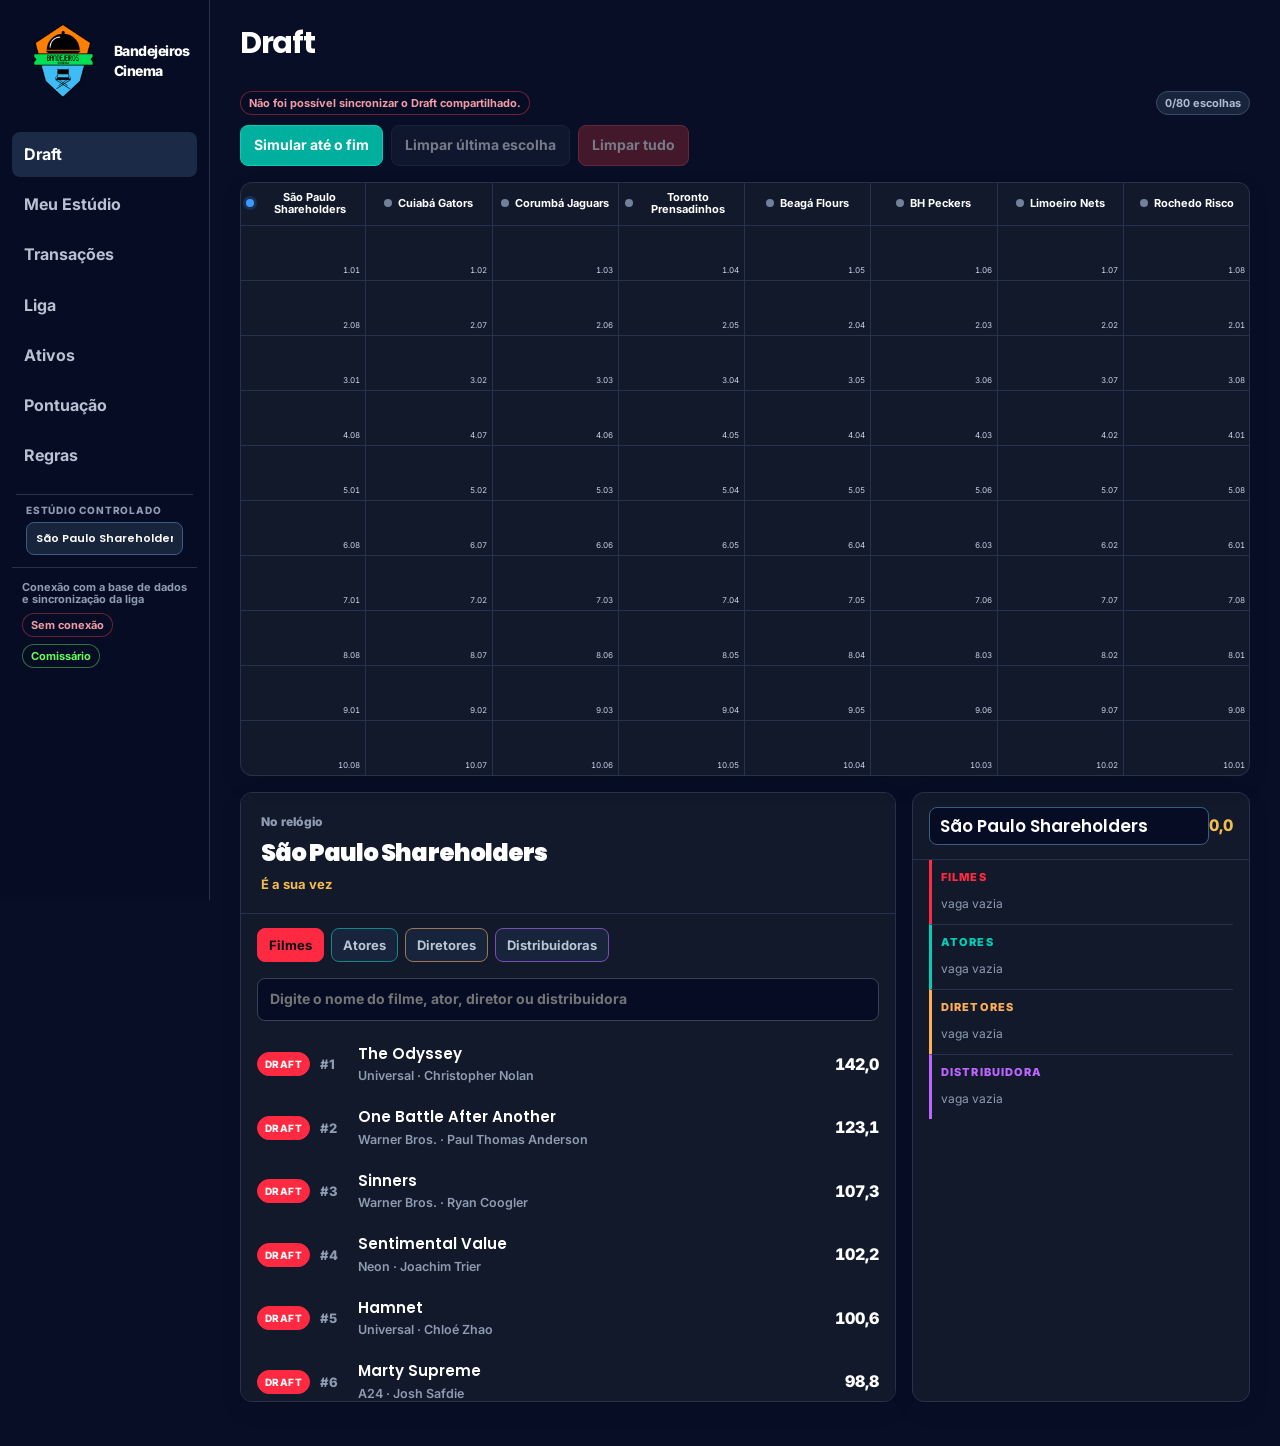
==== commit e2db6342: "Add files via upload" ====
--- a/Fantasy-Cinema-local/index.html
+++ b/Fantasy-Cinema-local/index.html
@@ -9,10 +9,10 @@
     <link rel="preconnect" href="https://fonts.googleapis.com" />
     <link rel="preconnect" href="https://fonts.gstatic.com" crossorigin />
     <link href="https://fonts.googleapis.com/css2?family=Inter:wght@400;500;600;700;800&family=Poppins:wght@500;600;700;800&display=swap" rel="stylesheet" />
-    <link rel="stylesheet" href="styles.css?v=20260923-03" />
+    <link rel="stylesheet" href="styles.css?v=20260925-07" />
   </head>
   <body>
     <div id="app" aria-live="polite"></div>
-    <script src="app.js?v=20260923-03" defer></script>
+    <script src="app.js?v=20260925-02" defer></script>
   </body>
 </html>
--- a/Fantasy-Cinema-local/styles.css
+++ b/Fantasy-Cinema-local/styles.css
@@ -1,9 +1,68 @@
-:root { --bg:#090d18; --panel:#11192b; --panel-2:#151f35; --line:#26334e; --muted:#8f9bb1; --text:#f1f5fc; --blue:#3b9cff; --gold:#f4bd50; --good:#51d8a1; }
+/*
+  Sistema visual — fonte única para cores, fontes e escala tipográfica.
+  Novos estilos devem usar estes tokens, nunca valores literais.
+*/
+:root {
+  /* Tipografia */
+  --font-display:"Poppins",ui-sans-serif,system-ui,sans-serif;
+  --font-body:"Inter",ui-sans-serif,system-ui,-apple-system,BlinkMacSystemFont,"Segoe UI",sans-serif;
+  --fs-2xs:7px;
+  --fs-xs:8px;
+  --fs-2sm:9px;
+  --fs-sm:10px;
+  --fs-md:11px;
+  --fs-base:12px;
+  --fs-body-sm:13px;
+  --fs-body:14px;
+  --fs-name:15px;
+  --fs-title-sm:16px;
+  --fs-title:17px;
+  --fs-title-lg:20px;
+  --fs-page:30px;
+
+  /* Marca, posições e sinais */
+  --color-film:#ff2a41;
+  --color-actor:#00ceb8;
+  --color-director:#ffae58;
+  --color-distributor:#bd66ff;
+  --color-primary:#00af9d;
+  --color-primary-hover:#00ceb8;
+  --color-danger:#8f2634;
+  --color-danger-hover:#b33042;
+  --color-gold:#f4bd50;
+  --color-released:#67fc5b;
+  --color-upcoming:#ffdd38;
+
+  /* Superfícies, contornos e texto */
+  --color-page:#080e26;
+  --color-sidebar:#060c24;
+  --color-surface:#11192b;
+  --draft-film-overlay:40%;
+  --draft-actor-overlay:40%;
+  --draft-director-overlay:40%;
+  --draft-distributor-overlay:40%;
+  --color-surface-control:#18243b;
+  --surface-card:var(--color-surface);
+  --color-border:#26334e;
+  --color-text:#ffffff;
+  --color-text-muted:#8f9bb1;
+  --color-text-inverse:#ffffff;
+  --color-blue:#3b9cff;
+
+  /* Aliases legados usados pelos componentes existentes. */
+  --bg:var(--color-page);
+  --line:var(--color-border);
+  --muted:var(--color-text-muted);
+  --text:var(--color-text);
+  --blue:var(--color-blue);
+  --gold:var(--color-gold);
+  --good:#51d8a1;
+}
 * { box-sizing:border-box; }
-body { margin:0; background:#080e26; color:var(--text); font-family:Inter, ui-sans-serif,system-ui,-apple-system,BlinkMacSystemFont,"Segoe UI",sans-serif; font-size:16px; }
+body { margin:0; background:var(--color-page); color:var(--text); font-family:var(--font-body); font-size:var(--fs-title-sm); }
 button { font:inherit; cursor:pointer; }
 .shell { min-height:100vh; display:grid; grid-template-columns:210px minmax(0,1fr); }
-.sidebar { position:sticky; top:0; align-self:start; height:100vh; overflow-y:auto; padding:20px 12px; border-right:1px solid var(--line); background:#060c24; }
+.sidebar { position:sticky; top:0; align-self:start; height:100vh; overflow-y:auto; padding:20px 12px; border-right:1px solid var(--line); background:var(--color-sidebar); }
 .brand { display:flex; align-items:center; gap:10px; font-weight:800; letter-spacing:-.04em; font-size:14px; padding:0 10px 30px; }
 .brand-logo { display:block; width:82px; height:82px; object-fit:contain; flex:0 0 auto; }
 .league-label { color:var(--muted); text-transform:uppercase; font-size:12px; font-weight:800; letter-spacing:.1em; padding:0 10px 10px; }
@@ -13,16 +72,16 @@
 .sidebar-foot { margin-top:32px; border-top:1px solid var(--line); padding:20px 10px; color:var(--muted); font-size:13px; line-height:1.45; }
 .content { padding:26px 30px 44px; overflow:hidden; }
 .topbar { display:flex; justify-content:space-between; align-items:flex-start; gap:20px; margin-bottom:24px; }
-h1 { font-size:28px; line-height:1.1; letter-spacing:-.045em; margin:0 0 6px; } h2 { font-size:16px; margin:0; letter-spacing:-.02em; } p { margin:0; }
+h1 { font-size:28px; line-height:1.1; letter-spacing:-.045em; margin:0 0 6px; } h2 { font-size:var(--fs-title-sm); margin:0; letter-spacing:-.02em; } p { margin:0; }
 .sub { color:var(--muted); font-size:14px; }.badge { display:inline-flex; padding:6px 9px; border:1px solid #69521b; color:var(--gold); background:#2d2514; border-radius:99px; font-size:12px; font-weight:800; }
-.actions { display:flex; gap:8px; flex-wrap:wrap; justify-content:flex-end; }.button { border:1px solid #2c3c5c; padding:10px 13px; border-radius:8px; background:#18243b; color:white; font-weight:750; font-size:14px; }.button:hover { border-color:var(--blue); }.button.primary { background:var(--blue); border-color:var(--blue); color:#07111f; }.button.danger { color:#ffb8b8; }
-.grid { display:grid; gap:16px; }.draft-layout { grid-template-columns:minmax(0,1.32fr) minmax(300px,.68fr); }.card { background:linear-gradient(145deg,#141e32,#0f1728); border:1px solid var(--line); border-radius:12px; }.card-head { padding:15px 16px 12px; display:flex; justify-content:space-between; align-items:center; border-bottom:1px solid var(--line); }.draft-main { min-height:590px; }.now { padding:20px; border-bottom:1px solid var(--line); background:linear-gradient(90deg,#172b4c,#111a2d); }.now-eyebrow { color:#8dbfff; text-transform:uppercase; font-size:12px; letter-spacing:.11em; font-weight:850; }.now-team { font-size:24px; font-weight:850; letter-spacing:-.04em; margin:6px 0; }.slot { color:var(--gold); font-weight:750; font-size:14px; }
+.actions { display:flex; gap:8px; flex-wrap:wrap; justify-content:flex-end; }.button { border:1px solid #2c3c5c; padding:10px 13px; border-radius:8px; background:var(--color-surface-control); color:var(--color-text-inverse); font-weight:750; font-size:var(--fs-body); }.button:hover { border-color:var(--blue); }.button.primary { background:var(--blue); border-color:var(--blue); color:#07111f; }.button.danger { color:#ffb8b8; }
+.grid { display:grid; gap:16px; }.draft-layout { grid-template-columns:minmax(0,1.32fr) minmax(300px,.68fr); }.card { background:var(--surface-card); border:1px solid var(--line); border-radius:12px; }.card-head { padding:15px 16px 12px; display:flex; justify-content:space-between; align-items:center; border-bottom:1px solid var(--line); }.draft-main { min-height:590px; }.now { padding:20px; border-bottom:1px solid var(--line); background:var(--surface-card); }.now-eyebrow { color:var(--muted); font-size:12px; letter-spacing:.02em; font-weight:850; }.now-team { font-size:24px; font-weight:850; letter-spacing:-.04em; margin:6px 0; }.now-distance { color:var(--gold); font:700 13px/1.2 var(--font-body); }.slot { color:var(--gold); font-weight:750; font-size:14px; }
 .tabs { display:flex; gap:7px; padding:14px 16px 8px; overflow:auto; }.tab { white-space:nowrap; border:1px solid var(--line); color:#b9c4d5; background:#101a2b; padding:7px 10px; border-radius:7px; font-size:13px; font-weight:750; }.tab.active { color:#07111f; background:var(--gold); border-color:var(--gold); }.assets { padding:8px 16px 16px; display:grid; gap:7px; max-height:376px; overflow:auto; }.asset { width:100%; display:flex; gap:10px; align-items:center; border:1px solid #22304a; background:#10192a; color:var(--text); border-radius:8px; padding:10px; text-align:left; }.asset:hover { border-color:var(--blue); background:#14233a; }.asset .rank { width:28px; color:var(--muted); font-weight:800; font-size:13px; }.asset .name { min-width:0; flex:1; font-weight:750; overflow:hidden; text-overflow:ellipsis; white-space:nowrap; }.asset .points { color:var(--gold); font-variant-numeric:tabular-nums; font-weight:850; }.asset small { color:var(--muted); }.pick-feed { max-height:376px; overflow:auto; }.pick { display:grid; grid-template-columns:35px 1fr auto; padding:10px 14px; border-bottom:1px solid #202d45; gap:8px; align-items:center; font-size:13px; }.pick b { font-size:13px; }.pick span { color:var(--muted); }.pos { color:#80baff; font-size:11px; font-weight:850; text-transform:uppercase; }.points { color:var(--gold); font-weight:800; }.team-list { max-height:312px; overflow:auto; }.team-row { padding:11px 14px; display:flex; gap:8px; align-items:center; border-bottom:1px solid #202d45; }.team-row:last-child { border-bottom:0; }.team-row .team-name { flex:1; font-weight:750; }.meter { display:flex; height:5px; width:74px; background:#0c1220; border-radius:4px; overflow:hidden; }.meter i { display:block; background:var(--blue); }.count { color:var(--muted); font-size:12px; }
 .summary { display:grid; grid-template-columns:repeat(4,1fr); gap:12px; margin-bottom:16px; }.metric { padding:15px; }.metric label { display:block; color:var(--muted); font-size:12px; text-transform:uppercase; letter-spacing:.08em; font-weight:800; }.metric strong { display:block; margin-top:5px; font-size:23px; letter-spacing:-.04em; }.metric.gold strong { color:var(--gold); }
 .rosters { grid-template-columns:repeat(2,minmax(0,1fr)); }.roster { padding:16px; }.roster-top { display:flex; justify-content:space-between; align-items:center; margin-bottom:12px; }.roster-total { color:var(--gold); font-weight:850; }.roster-group { padding:9px 0; border-top:1px solid #23304a; }.roster-group:first-of-type { border-top:0; }.roster-label { color:#80baff; text-transform:uppercase; font-size:11px; font-weight:850; letter-spacing:.1em; margin-bottom:5px; }.roster-item { display:flex; justify-content:space-between; gap:8px; font-size:14px; padding:3px 0; }.empty { color:var(--muted); font-size:14px; padding:16px; }
-.rules { padding:16px; color:#bdc8d8; line-height:1.5; font-size:14px; }.rules b { color:white; }.notice { color:var(--muted); font-size:13px; padding:0 16px 14px; }
-.control-team { display:flex; align-items:center; justify-content:flex-end; gap:8px; flex-wrap:wrap; }.control-team label { color:var(--muted); font-size:13px; font-weight:750; }.control-team select { appearance:none; border:1px solid #344762; border-radius:8px; background:#121e31; color:white; padding:9px 32px 9px 11px; font:inherit; font-size:14px; font-weight:750; }.clock-message { margin:14px 16px 0; padding:11px 12px; border-radius:8px; border:1px solid #2b3b57; background:#101b2d; color:#bdc8d8; font-size:14px; font-weight:650; }.clock-message.your-turn { border-color:#2a77c5; background:#11345a; color:#d7ebff; }.personal-roster .card-head { align-items:flex-start; }.personal-list { padding:0 16px 8px; }.personal-group { padding:10px 0; border-top:1px solid #24324c; border-left:3px solid var(--position-color); padding-left:9px; }.personal-group:first-child { border-top:0; }.personal-group .roster-label { color:var(--position-color); }.personal-group .roster-item strong { color:var(--position-color); font-size:13px; }
-.pos-filme { --position-color:#ff2a41; }.pos-ator { --position-color:#00ceb8; }.pos-diretor { --position-color:#ffae58; }.pos-distribuidora { --position-color:#bd66ff; }
+.rules { padding:16px; color:#bdc8d8; line-height:1.5; font-size:14px; }.rules h2 { color:#fff; }.rules h2 + p { margin-top:8px; }.rules p + p { margin-top:10px; }.rules p + h2 { margin-top:26px; }.rules b { color:white; }.notice { color:var(--muted); font-size:13px; padding:0 16px 14px; }
+.control-team { display:flex; align-items:center; justify-content:flex-end; gap:8px; flex-wrap:wrap; }.control-team label { color:var(--muted); font-size:13px; font-weight:750; }.control-team select { appearance:none; border:1px solid #344762; border-radius:8px; background:#121e31; color:white; padding:9px 32px 9px 11px; font:inherit; font-size:14px; font-weight:750; }.clock-message { margin:14px 16px 0; padding:11px 12px; border-radius:8px; border:1px solid #2b3b57; background:var(--color-surface-control); color:#bdc8d8; font-size:14px; font-weight:650; }.clock-message.your-turn { border-color:#2a77c5; background:#11345a; color:#d7ebff; }.personal-roster .card-head { align-items:flex-start; }.personal-list { padding:0 16px 8px; }.personal-group { padding:10px 0; border-top:1px solid #24324c; border-left:3px solid var(--position-color); padding-left:9px; }.personal-group:first-child { border-top:0; }.personal-group .roster-label { color:var(--position-color); }.personal-group .roster-item strong { color:var(--position-color); font-size:13px; }
+.pos-filme { --position-color:var(--color-film); }.pos-ator { --position-color:var(--color-actor); }.pos-diretor { --position-color:var(--color-director); }.pos-distribuidora { --position-color:var(--color-distributor); }
 .tab.pos-filme.active,.tab.pos-ator.active,.tab.pos-diretor.active,.tab.pos-distribuidora.active { color:#09101c; border-color:var(--position-color); background:var(--position-color); }.tab.pos-filme,.tab.pos-ator,.tab.pos-diretor,.tab.pos-distribuidora { border-color:color-mix(in srgb,var(--position-color) 55%,#26334e); }.asset.pos-filme,.asset.pos-ator,.asset.pos-diretor,.asset.pos-distribuidora { border-left:3px solid var(--position-color); }.asset.pos-filme .points,.asset.pos-ator .points,.asset.pos-diretor .points,.asset.pos-distribuidora .points,.personal-group .roster-item strong,.roster-item .points,.pick .points { color:#fff; }.pick .pos { color:var(--position-color); font-style:normal; }.roster-group .roster-label { color:var(--position-color); }
 .search-wrap { display:grid; gap:6px; padding:8px 16px 4px; }.search-wrap label { color:var(--muted); font-size:12px; font-weight:800; text-transform:uppercase; letter-spacing:.08em; }.search-wrap input { width:100%; border:1px solid #33435e; border-radius:8px; background:#0d1626; color:#fff; padding:10px 12px; font:inherit; font-size:14px; outline:0; }.search-wrap input:focus { border-color:var(--blue); box-shadow:0 0 0 3px rgb(59 156 255 / 15%); }
 .data-card { overflow:hidden; }.table-wrap { overflow:auto; max-height:calc(100vh - 175px); }.table-wrap table { width:100%; min-width:720px; border-collapse:collapse; font-size:14px; }.table-wrap th { position:sticky; top:0; z-index:1; background:#17233a; color:#aebbd0; text-align:left; padding:12px 14px; font-size:12px; text-transform:uppercase; letter-spacing:.055em; white-space:nowrap; }.table-wrap td { padding:11px 14px; border-top:1px solid #22304a; color:#dbe4f2; white-space:nowrap; }.table-wrap td:first-child { color:#fff; font-weight:750; }.table-wrap tr:hover td { background:#17243a; }.section-title { margin:0 0 10px; font-size:15px; color:#d7e2f1; }.scoring-grid { grid-template-columns:minmax(0,.82fr) minmax(0,1.18fr); align-items:start; }.formula-grid { display:grid; grid-template-columns:repeat(4,minmax(0,1fr)); gap:12px; margin-bottom:18px; }.formula { padding:15px; min-height:144px; }.formula span { display:block; color:var(--gold); font-size:12px; font-weight:850; text-transform:uppercase; letter-spacing:.08em; }.formula strong { display:block; margin:8px 0; font-size:15px; line-height:1.3; letter-spacing:-.02em; }.formula p { color:var(--muted); font-size:13px; line-height:1.4; }.formula sup { font-size:10px; }
@@ -73,7 +132,42 @@
 .asset-table td:nth-child(3) { min-width:86px; color:#b8c5d7; }
 .asset-table td:nth-child(4) { min-width:190px; max-width:300px; }
 .table-sort { display:inline-flex; align-items:center; gap:6px; padding:0; border:0; background:transparent; color:inherit; font:inherit; font-size:inherit; font-weight:inherit; letter-spacing:inherit; text-transform:inherit; white-space:nowrap; }
-.table-sort:hover { color:#fff; }.table-sort span { color:#71819c; font-size:12px; line-height:1; }.table-sort:hover span { color:#8dbfff; }
+.table-sort:hover { color:#fff; }.table-sort span { color:#71819c; font-size:12px; line-height:1; }.table-sort:hover span { color:#8dbfff; }
+.asset-header-logo { display:block; width:auto; height:24px; max-width:76px; object-fit:contain; }
+/* A seta não participa do centro visual do cabeçalho. */
+.asset-table:not(.available-table) th:nth-child(n+3) .table-sort { position:relative; gap:0; }
+.asset-table:not(.available-table) th:nth-child(n+3) .table-sort span { position:absolute; left:calc(100% + 6px); top:50%; transform:translateY(-50%); }
+.asset-table:not(.available-table) td { vertical-align:middle; }
+
+/* Ficha de filme: modal centralizado baseado no modelo aprovado. */
+.film-name-button { max-width:100%; padding:0; border:0; background:transparent; color:inherit; font:inherit; font-weight:inherit; text-align:inherit; cursor:pointer; }
+.film-name-button:hover { color:var(--color-text-muted); }
+.my-team-film-name { display:block; overflow:hidden; text-overflow:ellipsis; white-space:nowrap; }
+.draft-main .asset.pos-filme .name { cursor:pointer; }
+.draft-main .asset.pos-filme .name:hover { color:var(--color-text-muted); }
+.film-modal-backdrop { position:fixed; z-index:40; inset:0; display:grid; place-items:center; padding:16px; background:rgb(6 12 36 / 78%); backdrop-filter:blur(3px); }
+.film-modal { position:relative; width:min(100%,460px); max-height:calc(100vh - 32px); overflow-y:auto; border:1px solid var(--color-border); border-radius:16px; background:var(--color-surface); box-shadow:0 24px 70px rgb(0 0 0 / 48%); }
+.film-modal-close { position:absolute; z-index:2; top:10px; right:14px; padding:4px 8px; border:0; background:transparent; color:var(--color-text-muted); font:400 26px/1 var(--font-body); }
+.film-modal-close:hover { color:var(--color-text); }
+.film-modal-top { position:relative; display:flex; align-items:center; justify-content:center; min-height:298px; overflow:hidden; padding:28px 24px; background:var(--color-surface-control); }
+.film-modal-top::before { position:absolute; z-index:0; inset:-30px; content:''; background-image:var(--film-poster); background-position:center; background-size:cover; filter:blur(28px) brightness(.55) saturate(1.15); transform:scale(1.15); }
+.film-modal-poster { position:relative; z-index:1; display:grid; width:180px; aspect-ratio:2 / 3; place-items:center; overflow:hidden; border-radius:10px; background:var(--color-sidebar); }
+.film-modal-poster img { display:block; width:100%; height:100%; object-fit:cover; }
+.film-modal-poster-placeholder { color:var(--color-border); font-size:42px; }
+.film-modal-head { padding:14px 24px 0; text-align:center; }
+.film-modal-head h2 { margin:0 0 4px; font-size:22px; line-height:1.2; }
+.film-modal-meta { color:var(--color-text-muted); font-size:13px; }
+.film-modal-meta span:first-child { color:var(--color-director); }
+.film-modal-meta span:last-child { color:var(--color-distributor); }
+.film-modal-actors { max-width:340px; margin:6px auto 0; color:var(--color-actor); font-size:13px; }
+.film-modal-studio { margin:14px 0 0; color:var(--color-text); font:600 16px/1.2 var(--font-display); }
+.film-modal-info { padding:24px; }
+.film-modal-stats { display:grid; grid-template-columns:repeat(4,minmax(0,1fr)); gap:8px; text-align:center; }
+.film-modal-stat-logo { display:block; width:auto; height:24px; max-width:62px; margin:0 auto; object-fit:contain; }
+.film-modal-stats strong { display:block; margin-top:4px; color:var(--color-text); font:700 14px/1.2 var(--font-body); overflow-wrap:anywhere; }
+.film-modal-award-total { display:block; margin-top:4px; color:var(--color-text); font:400 14px/1.2 var(--font-body); }
+.film-modal-award-total b { font-weight:700; }
+@media (max-width:400px) { .film-modal-poster { width:150px; }.film-modal-head h2 { font-size:19px; }.film-modal-stats { grid-template-columns:repeat(2,minmax(0,1fr)); row-gap:14px; } }
 
 /* Waiver e FAAB */
 .asset-mode-tabs { padding-bottom:2px; }.asset-mode-tabs .tab.active { background:#00aF9D; border-color:#00ceb8; color:#06151a; }
@@ -85,7 +179,7 @@
 .asset-mode-tabs + .asset-tabs { margin-top:0; }
 
 /* Destaques de fluxo */
-.asset-mode-tabs .tab.active { background:#3fbcf6; border-color:#3fbcf6; color:#06131a; }
+.asset-mode-tabs .tab.active { background:#3b9cff; border-color:#3b9cff; color:#06131a; }
 .asset-mode-tabs .tab.active:hover { background:#67cbfa; border-color:#67cbfa; }
 .actions [data-action="simulate"] { background:#3fbcf6; border-color:#3fbcf6; color:#06131a; }
 .actions [data-action="simulate"]:hover { background:#67cbfa; border-color:#67cbfa; }
@@ -101,10 +195,10 @@
 
 /* Classificação compacta e seletor de estúdio */
 .standing-row { min-height:78px; padding:10px 16px; }.standing-rank { font-size:21px; }.studio-avatar { width:34px; height:34px; }.standing-team b { font-size:16px; }.standing-team small { margin-top:2px; font-size:11px; }.pending-summary>strong { font-size:19px; }.pending-summary>div { margin-top:4px; }.pending-type { font-size:10px; }.standing-row>.points { font-size:18px; }
-.team-view-select option { background:#101d32; color:#f1f5fc; font:600 16px "Poppins",ui-sans-serif,sans-serif; }.team-view-select option:checked { background:#1b3557; color:#fff; }
+.team-view-select option { background:#101d32; color:#ffffff; font:600 16px "Poppins",ui-sans-serif,sans-serif; }.team-view-select option:checked { background:#1b3557; color:#ffffff; }
 
 /* Controle temporário de teste */
-.sidebar-controller { margin:24px 4px 0; padding:13px 10px 2px; border-top:1px solid var(--line); }.sidebar-controller label { display:block; margin-bottom:7px; color:#8f9bb1; font:800 10px/1 "Inter",ui-sans-serif,sans-serif; letter-spacing:.08em; text-transform:uppercase; }.sidebar-controller select { width:100%; appearance:none; border:1px solid #3d5b83; border-radius:8px; background:#101d32; color:#fff; padding:8px 9px; font:600 13px/1.3 "Poppins",ui-sans-serif,sans-serif; cursor:pointer; }.sidebar-controller select:focus { outline:0; border-color:#3fbcf6; box-shadow:0 0 0 3px rgb(63 188 246 / 12%); }.sidebar-controller option { background:#101d32; color:#f1f5fc; }.sidebar-controller small { display:block; margin-top:6px; color:#71819c; font:11px/1 "Inter",ui-sans-serif,sans-serif; }.sidebar-controller + .sidebar-foot { margin-top:16px; }
+.sidebar-controller { margin:24px 4px 0; padding:13px 10px 2px; border-top:1px solid var(--line); }.sidebar-controller label { display:block; margin-bottom:7px; color:#8f9bb1; font:800 10px/1 "Inter",ui-sans-serif,sans-serif; letter-spacing:.08em; text-transform:uppercase; }.sidebar-controller select { width:100%; appearance:none; border:1px solid #3d5b83; border-radius:8px; background:#101d32; color:#ffffff; padding:8px 9px; font:600 11px/1.3 "Poppins",ui-sans-serif,sans-serif; cursor:pointer; }.sidebar-controller select:focus { outline:0; border-color:#3fbcf6; box-shadow:0 0 0 3px rgb(63 188 246 / 12%); }.sidebar-controller option { background:#101d32; color:#ffffff; font:600 11px/1.3 "Poppins",ui-sans-serif,sans-serif; }.sidebar-controller small { display:block; margin-top:6px; color:#71819c; font:11px/1 "Inter",ui-sans-serif,sans-serif; }.sidebar-controller + .sidebar-foot { margin-top:16px; }
 
 /* Estrutura da pontuação */
 .category-formula-grid { display:grid; grid-template-columns:repeat(4,minmax(0,1fr)); gap:12px; margin-bottom:20px; }.category-formula { min-height:138px; padding:16px; border-left:4px solid var(--position-color); }.category-formula>span { display:block; color:var(--position-color); font:800 12px/1 "Inter",ui-sans-serif,sans-serif; letter-spacing:.08em; text-transform:uppercase; }.category-formula strong { display:block; margin:10px 0 8px; color:#fff; font:600 15px/1.35 "Poppins",ui-sans-serif,sans-serif; }.category-formula p { color:#aebbd0; font:13px/1.4 "Inter",ui-sans-serif,sans-serif; }.formula-section-title { margin:0 0 10px; }
@@ -131,7 +225,7 @@
 .waiver-help { margin:0 0 12px; padding:10px 12px; border-left:3px solid #f4bd50; border-radius:6px; background:#101a2b; color:#b9c6d8; font-size:12px; line-height:1.45; }.waiver-pending-list { display:grid; gap:18px; padding:14px 16px 16px; }.waiver-value-group { display:grid; gap:8px; }.waiver-value-group h3 { margin:0; color:#f4bd50; font-size:14px; }.waiver-pending { display:grid; grid-template-columns:26px minmax(0,1fr) auto; align-items:center; gap:12px; padding:9px 12px; border:1px solid #2a3a55; border-radius:8px; background:#0d1728; }.waiver-order { color:#b9c6d8; text-align:center; font-size:14px; font-weight:800; }.waiver-pending-moves { display:grid; gap:3px; min-width:0; }.waiver-pending-moves .trade-gain { padding:0; }.waiver-pending-moves .waiver-drop-line { margin-top:4px; }.waiver-pending-moves .waiver-drop-line>span { color:#f59ca3; }.waiver-pending-moves .waiver-drop-line b { color:#94a4ba; opacity:1; text-decoration:none; }.waiver-priority-actions { display:flex; gap:6px; }.priority-arrow { display:grid; place-items:center; width:28px; height:28px; padding:0; border:1px solid #63738c; border-radius:50%; background:transparent; color:#dce5f3; font:700 17px/1 "Inter",ui-sans-serif,sans-serif; }.priority-arrow:hover:not(:disabled) { border-color:#00ceb8; color:#00ceb8; }.priority-arrow:disabled { opacity:.25; }.waiver-priority-spacer { width:62px; }
 @media (max-width:620px) { .waiver-pending { grid-template-columns:20px minmax(0,1fr) auto; gap:7px; padding:8px; }.waiver-pending-moves .trade-gain b { font-size:11px; }.waiver-priority-actions { gap:4px; }.priority-arrow { width:24px; height:24px; font-size:14px; }.waiver-priority-spacer { width:52px; } }
 
-.now.draft-complete { background:linear-gradient(145deg,#141e32,#0f1728); }
+.now.draft-complete { background:var(--surface-card); }.now.draft-complete .now-team { color:var(--color-released); }
 
 /* Estreias e orçamento na classificação */
 .standings-header { grid-template-columns:54px minmax(190px,1fr) 56px minmax(185px,.85fr) 92px; padding-right:24px; }
@@ -195,4 +289,331 @@
 }
 
 /* Configuração local */
-.configuration-section { margin-top:24px; }.studio-configuration { overflow:hidden; }.studio-config-grid { display:grid; grid-template-columns:repeat(2,minmax(0,1fr)); gap:12px; padding:16px; }.studio-config-grid label { display:grid; gap:6px; color:#aebbd0; font:800 11px/1 "Inter",ui-sans-serif,sans-serif; letter-spacing:.07em; text-transform:uppercase; }.studio-name-input { width:100%; border:1px solid #3b4d69; border-radius:8px; outline:0; background:#0e1829; color:#fff; padding:10px 11px; font:600 14px/1.35 "Poppins",ui-sans-serif,sans-serif; text-transform:none; letter-spacing:0; }.studio-name-input:focus { border-color:#3fbcf6; box-shadow:0 0 0 3px rgb(63 188 246 / 12%); }.studio-config-actions { padding:0 16px 16px; }.config-error { padding:0 16px 12px; color:#ff9ca6; font:700 13px/1.4 "Inter",ui-sans-serif,sans-serif; }@media (max-width:620px) { .studio-config-grid { grid-template-columns:1fr; } }
+.configuration-section { margin-top:24px; }.studio-configuration { overflow:hidden; }.studio-config-grid { display:grid; grid-template-columns:repeat(2,minmax(0,1fr)); gap:12px; padding:16px; }.studio-config-grid label { display:grid; gap:6px; color:#aebbd0; font:800 11px/1 "Inter",ui-sans-serif,sans-serif; letter-spacing:.07em; text-transform:uppercase; }.studio-name-input { width:100%; border:1px solid #3b4d69; border-radius:8px; outline:0; background:#0e1829; color:#fff; padding:10px 11px; font:600 14px/1.35 "Poppins",ui-sans-serif,sans-serif; text-transform:none; letter-spacing:0; }.studio-name-input:focus { border-color:#3fbcf6; box-shadow:0 0 0 3px rgb(63 188 246 / 12%); }.studio-config-actions { padding:0 16px 16px; }.config-error { padding:0 16px 12px; color:#ff9ca6; font:700 13px/1.4 "Inter",ui-sans-serif,sans-serif; }@media (max-width:620px) { .studio-config-grid { grid-template-columns:1fr; } }
+
+/* Hierarquia única de ações e selos de estado. */
+.button.primary,.trade-propose,.accept-offer,.counter-offer,.bid-button,
+.actions [data-action="simulate"] {
+  background:#00af9d;
+  border-color:#00ceb8;
+  color:#fff;
+}
+.button.primary:hover:not(:disabled),.trade-propose:hover:not(:disabled),.accept-offer:hover:not(:disabled),
+.counter-offer:hover:not(:disabled),.bid-button:hover:not(:disabled),.actions [data-action="simulate"]:hover:not(:disabled) {
+  background:#00ceb8;
+  border-color:#00ceb8;
+}
+.button.danger { background:#8f2634; border-color:#d64b5b; color:#fff; }
+.button.danger:hover:not(:disabled) { background:#b33042; border-color:#ff7180; }
+
+.state-chip {
+  display:inline-flex;
+  align-items:center;
+  min-height:24px;
+  max-width:100%;
+  padding:4px 8px;
+  border:1px solid #344762;
+  border-radius:999px;
+  background:#111d30;
+  color:#b9c6d8;
+  font:700 11px/1.15 "Inter",ui-sans-serif,sans-serif;
+  letter-spacing:0;
+  vertical-align:middle;
+}
+.state-neutral { border-color:#394b67; background:var(--color-surface-control); color:#aebbd0; }
+.state-source { border-color:#69521b; background:#2d2514; color:var(--gold); }
+.state-sync { border-color:#31577a; background:#10233a; color:#b8d7f4; }
+.state-connection.connecting { border-color:rgb(244 189 80 / 48%); background:rgb(244 189 80 / 10%); color:var(--gold); }
+.state-connection.connected { border-color:rgb(103 252 91 / 42%); background:rgb(103 252 91 / 9%); color:var(--color-released); }
+.state-connection.error { border-color:rgb(179 48 66 / 60%); background:rgb(179 48 66 / 12%); color:#f29ba6; }
+.state-draft.connecting { border-color:rgb(244 189 80 / 48%); background:rgb(244 189 80 / 10%); color:var(--gold); }
+.state-draft.connected { border-color:rgb(103 252 91 / 42%); background:rgb(103 252 91 / 9%); color:var(--color-released); }
+.state-draft.ready { border-color:#31577a; background:var(--color-surface-control); color:#b8d7f4; }
+.state-draft.error { border-color:rgb(179 48 66 / 60%); background:rgb(179 48 66 / 12%); color:#f29ba6; }
+.state-upcoming { border-color:rgb(255 221 56 / 48%); background:rgb(255 221 56 / 10%); color:#ffdd38; }
+.state-released { border-color:rgb(103 252 91 / 42%); background:rgb(103 252 91 / 9%); color:#67fc5b; }
+.state-commissioner { border-color:rgb(103 252 91 / 42%); background:rgb(103 252 91 / 9%); color:#67fc5b; }
+.state-negotiated { border-color:rgb(255 174 88 / 44%); background:rgb(255 174 88 / 10%); color:#ffae58; }
+.sidebar-foot { display:grid; justify-items:start; gap:7px; }
+.sidebar-foot > span:first-child { color:var(--muted); font-size:13px; }
+.sidebar-foot .state-chip { white-space:normal; }
+.draft-sync-status { margin:0 0 8px; }
+.draft-sync-actions { justify-content:flex-start; margin-top:10px; }
+.my-team-asset .asset-status { width:max-content; }
+.my-team-asset .composition-status { display:flex; width:auto; gap:6px; }
+.my-team-asset .composition-status .state-chip { min-height:20px; padding:3px 7px; font-size:10px; }
+.my-team-asset .asset-status.state-chip,.my-team-asset .trade-note { min-height:20px; padding:3px 7px; font-size:10px; }
+.trade-note { font-weight:700 !important; }
+
+/* Superfícies consolidadas — paleta operacional da liga. */
+.card,.now { background:var(--color-surface); }
+.tab { background:var(--color-surface-control); }
+.search-wrap input,.asset-search input,.bid-modal input,.bid-modal select,.trade-asset select,.studio-name-input { background:var(--color-sidebar); }
+.state-chip:not(.state-neutral):not(.state-source):not(.state-sync),.started-pill { background:var(--color-sidebar); }
+.state-neutral,.state-sync { background:var(--color-surface-control); }
+.state-sync { border-color:#31577a; color:#b8d7f4; }
+.waiver-help { background:var(--color-surface-control); }
+.trade-column,.trade-asset,.trade-feed,.waiver-pending { background:var(--color-sidebar); }
+.trade-asset.selected { background:color-mix(in srgb,var(--position-color) 16%,var(--color-sidebar)); }
+.trade-gain b { background:var(--color-surface-control); }
+.team-view-select { background:var(--color-sidebar); }
+.team-view-select option { background:var(--color-sidebar); color:var(--color-text); }
+.sidebar-controller select,.sidebar-controller select option { background:var(--color-surface-control); color:var(--color-text); }
+.studio-avatar { background:var(--color-surface-control); }
+.trade-icon-button { border:1px solid currentColor; background:transparent; }
+.trade-icon-button:hover { background:transparent; box-shadow:none; }
+.studio-toggle { background:var(--color-sidebar); }
+
+/* Quadro do draft: células neutras e cor de posição apenas como sobreposição suave. */
+.board-team header,.board-team.controlled header { background:var(--color-surface); }
+.draft-board,.board-label,.board-scroll,.board-grid { background:var(--color-surface); }
+.draft-board {
+  position:relative;
+  border:0;
+  overflow:hidden;
+  isolation:isolate;
+  background-clip:padding-box;
+}
+.draft-board::after {
+  content:"";
+  position:absolute;
+  inset:0;
+  z-index:4;
+  border:1px solid var(--line);
+  border-radius:inherit;
+  pointer-events:none;
+}
+.board-scroll { overflow:hidden; }
+.board-grid { overflow:hidden; clip-path:inset(0 round 0 0 11px 11px); }
+.draft-status-row { display:flex; align-items:center; justify-content:space-between; gap:12px; margin-top:12px; }
+.draft-status-row .draft-sync-status { margin:0; }
+.draft-status-row .board-count { border-color:#394b67; background:var(--color-surface-control); color:#aebbd0; font-variant-numeric:tabular-nums; }
+.draft-board { margin-top:16px; }
+.board-team header {
+  display:flex;
+  align-items:center;
+  justify-content:center;
+  gap:6px;
+  height:44px;
+  padding:6px;
+  box-sizing:border-box;
+  text-align:center;
+}
+.board-team header .team-dot {
+  position:static;
+  flex:0 0 auto;
+  width:8px;
+  height:8px;
+  margin-top:0;
+}
+.board-team header b {
+  display:-webkit-box;
+  width:auto;
+  margin:0;
+  overflow:hidden;
+  -webkit-box-orient:vertical;
+  -webkit-line-clamp:2;
+  text-align:center;
+  white-space:normal;
+  font-size:11px;
+  line-height:1.15;
+}
+.board-pick {
+  border-bottom-color:var(--line);
+  border-left:0;
+  box-shadow:inset 3px 0 0 var(--position-color);
+}
+.empty-pick { box-shadow:none; }
+.board-pick,.empty-pick { background:var(--color-surface); }
+.empty-pick { border-left:0; }
+.board-pick.pos-filme { background:color-mix(in srgb,var(--color-film) var(--draft-film-overlay),var(--color-surface)); }
+.board-pick.pos-ator { background:color-mix(in srgb,var(--color-actor) var(--draft-actor-overlay),var(--color-surface)); }
+.board-pick.pos-diretor { background:color-mix(in srgb,var(--color-director) var(--draft-director-overlay),var(--color-surface)); }
+.board-pick.pos-distribuidora { background:color-mix(in srgb,var(--color-distributor) var(--draft-distributor-overlay),var(--color-surface)); }
+
+/* Lista de escolhas: estrutura de tabela, sem cartões individuais, bordas ou hover. */
+.assets { display:grid; gap:0; padding:8px 16px 16px; }
+.draft-main,.draft-selection-scroll,.draft-selection-inner { background:var(--color-surface); }
+.draft-main { overflow:hidden; }
+.asset { display:flex; width:100%; min-height:58px; gap:10px; align-items:center; padding:10px 0; border:0; border-radius:0; background:transparent; color:var(--text); text-align:left; }
+.asset.pos-filme,.asset.pos-ator,.asset.pos-diretor,.asset.pos-distribuidora { border-left:0; }
+.asset:hover { border-color:transparent; background:transparent; }
+.draft-action { flex:0 0 auto; min-width:52px; padding:6px 7px; border:1px solid var(--color-primary-hover); border-radius:999px; background:var(--color-primary); color:var(--color-text-inverse); font:800 10px/1 var(--font-body); letter-spacing:.04em; }
+.asset.pos-filme .draft-action,.asset.pos-ator .draft-action,.asset.pos-diretor .draft-action,.asset.pos-distribuidora .draft-action { border-color:var(--position-color); background:var(--position-color); color:#ffffff; }
+.asset .draft-action:disabled { border-color:#71819c; background:#71819c; color:var(--color-text-muted); cursor:default; }
+
+/* Sem estados de hover em linhas de dados. */
+.table-wrap tr:hover td,.standing-row:hover { background:transparent; }
+
+/* Janela de confirmação usa a mesma superfície sólida dos cartões principais. */
+.bid-modal { background:var(--color-surface); }
+
+/* Histórico e leilão: movimentos separados por divisórias, sem cartões internos. */
+.trade-feed-list { display:grid; gap:0; padding:8px 16px 12px; }
+.trade-feed {
+  display:block;
+  padding:13px 0;
+  border:0;
+  border-bottom:1px solid var(--line);
+  border-radius:0;
+  background:transparent;
+}
+.trade-feed:last-child { border-bottom:0; }
+.trade-feed.pendingCommissioner { border-color:var(--line); }
+.trade-feed-topline { display:flex; align-items:center; justify-content:space-between; gap:12px; }
+.trade-feed-status { padding:0; font-size:12px; }
+.trade-feed-status b,.trade-feed time { font-size:12px; }
+.trade-feed time { padding:0; color:var(--muted); }
+.trade-feed-moves { display:grid; gap:8px; margin-top:6px; }
+.trade-feed-group { padding:0 0 8px; }
+.trade-feed-group:last-child { padding-bottom:0; }
+.trade-feed-group p { margin:0 0 3px; color:#ffffff; font-size:12px; }
+.trade-gain { gap:6px; padding:1px 0; }
+.trade-gain>span { font-size:16px; }
+.trade-gain b { padding:3px 7px; border-radius:5px; font-size:12px; }
+.trade-feed-actions { margin-top:10px; }
+
+.waiver-pending-list { display:grid; gap:14px; padding:10px 16px 12px; }
+.waiver-value-group { gap:5px; }
+.waiver-value-group h3 { font-size:12px; }
+.waiver-pending {
+  grid-template-columns:26px minmax(0,1fr) auto;
+  gap:10px;
+  padding:10px 0;
+  border:0;
+  border-bottom:1px solid var(--line);
+  border-radius:0;
+  background:transparent;
+}
+.waiver-value-group .waiver-pending:last-child { border-bottom:0; }
+.waiver-order { font-size:12px; }
+.waiver-pending-moves { gap:4px; }
+.waiver-pending-moves .trade-gain b { font-size:12px; }
+
+/* Contra-proposta é uma ação secundária. */
+.counter-offer,.counter-offer:hover:not(:disabled) {
+  background:var(--color-surface-control);
+  border-color:var(--color-border);
+  color:#ffffff;
+}
+
+/* Meu Estúdio: dados, FPTS e ação ocupam colunas próprias. */
+.my-team-asset { display:grid; grid-template-columns:minmax(0,1fr) auto 31px; align-items:center; }
+.my-team-score { justify-self:end; align-self:center; color:#ffffff; white-space:nowrap; font-size:14px; }
+.my-team-actions { display:grid; place-items:center; width:31px; min-height:31px; }
+
+/* Métricas: pontos primeiro; dado que os compõe como detalhe. */
+.metric-cell b,.award-lines b,.component-cell b { color:#ffffff; font-size:14px; }
+.metric-cell small,.award-lines span,.component-cell small { color:var(--muted); font-size:12px; font-weight:500; }
+.component-cell { display:grid; gap:3px; }
+.award-lines b { order:-1; }
+
+/* Em Ativos, somente nome e Estúdio ficam alinhados à esquerda. */
+.asset-table th:nth-child(n+3),.asset-table td:nth-child(n+3) { text-align:center; }
+.asset-table .metric-cell,.asset-table .award-lines,.asset-table .component-cell { justify-items:center; }
+.asset-table .table-wrap th { background:var(--color-surface); }
+
+/* Filmes: larguras fixas para uma leitura consistente. */
+.film-asset-table table { table-layout:fixed; }
+.film-asset-table th:nth-child(1),.film-asset-table td:nth-child(1) { width:210px; min-width:210px; max-width:210px; }
+.film-asset-table th:nth-child(2),.film-asset-table td:nth-child(2) { width:140px; min-width:140px; max-width:140px; white-space:normal; }
+.film-asset-table th:nth-child(3),.film-asset-table td:nth-child(3) { width:105px; min-width:105px; max-width:105px; }
+.film-asset-table th:nth-child(4),.film-asset-table td:nth-child(4),
+.film-asset-table th:nth-child(5),.film-asset-table td:nth-child(5),
+.film-asset-table th:nth-child(6),.film-asset-table td:nth-child(6),
+.film-asset-table th:nth-child(7),.film-asset-table td:nth-child(7) { width:95px; min-width:95px; max-width:95px; }
+.film-asset-table th:nth-child(8),.film-asset-table td:nth-child(8),.film-asset-table .award-lines { width:220px; min-width:220px; max-width:220px; }
+.film-asset-table .award-lines span { display:-webkit-box; overflow:hidden; -webkit-box-orient:vertical; -webkit-line-clamp:2; }
+
+/* Líderes: uma hierarquia compacta e única para toda a tabela. */
+.asset-table:not(.available-table) .table-wrap table { font-size:12px; }
+.asset-table:not(.available-table) .fpts,
+.asset-table:not(.available-table) .metric-cell b,
+.asset-table:not(.available-table) .award-lines b,
+.asset-table:not(.available-table) .component-cell b { font-size:12px; }
+.asset-table:not(.available-table) .metric-cell small,
+.asset-table:not(.available-table) .award-lines span,
+.asset-table:not(.available-table) .component-cell small { font-size:10px; }
+
+/* Tabela de prêmios: números centralizados e largura preservada no celular. */
+.award-scoring-table .table-wrap { overflow-x:auto; -webkit-overflow-scrolling:touch; }
+.award-scoring-table table { min-width:780px; }
+.award-scoring-table th:nth-child(n+4),.award-scoring-table td:nth-child(n+4) { text-align:center; }
+
+/* Chips de ativos iguais no histórico e no leilão pendente. */
+.transactions-layout .trade-gain b,
+.transactions-layout .waiver-pending-moves .waiver-drop-line b {
+  padding:3px 7px;
+  border-radius:5px;
+  background:var(--color-surface-control);
+  color:#ffffff;
+  font-size:12px;
+  line-height:1.2;
+  opacity:1;
+}
+.transactions-layout .priority-arrow:hover:not(:disabled) {
+  border-color:#63738c;
+  color:#dce5f3;
+}
+.trade-feed.vetoed .trade-feed-status { color:#b33042; }
+.trade-feed.vetoed .trade-feed-icon { display:none; }
+.trade-feed.vetoed .trade-feed-status b::before {
+  content:'×';
+  display:inline-block;
+  width:19px;
+  margin-right:8px;
+  font:700 24px/12px var(--font-body);
+  vertical-align:-2px;
+}
+.add-icon span { display:block; transform:translateY(-1px); }
+.trade-feed .waiver-feed-icon.add-icon {
+  width:24px;
+  height:24px;
+  flex:0 0 24px;
+}
+.trade-feed .waiver-feed-icon.add-icon:hover {
+  background:rgb(244 189 80 / 10%);
+  box-shadow:none;
+}
+.trade-feed-list .empty,
+.waiver-pending-list .empty,
+.drops-list .empty,
+.my-team-assets .empty {
+  padding:16px 0;
+  text-align:left;
+}
+.draft-main .search-wrap > label { display:none; }
+.sidebar-foot > span:first-child { color:var(--muted); font:700 11px/1.15 "Inter",ui-sans-serif,sans-serif; }
+.waiver-help { border-left:0; }
+.award-scoring-table .table-wrap th { background:var(--color-surface); }
+@media (max-width:760px) { .award-scoring-table .table-wrap { display:block; width:100%; max-width:100%; overflow-x:auto; overflow-y:auto; touch-action:pan-x; } }
+.available-table td:not(:first-child):not(:nth-child(2)) { color:#aebbd0; font-size:12.5px; }
+.available-table .bid-history-button { border:0; padding:0; background:transparent; color:#ffffff; font:700 12.5px/1.2 "Inter",ui-sans-serif,sans-serif; cursor:pointer; }
+.available-table .no-bids { color:#71819c; }
+.available-table .add-icon.locked { cursor:not-allowed; opacity:1; border-color:#71819c; color:#71819c; }
+.available-table .add-icon.locked:hover { background:transparent; }
+.available-dated th:nth-child(3),.available-dated td:nth-child(3),.available-dated th:nth-child(4),.available-dated td:nth-child(4) { width:1%; min-width:92px; white-space:nowrap; }
+.available-dated th:nth-child(5),.available-dated td:nth-child(5) { width:1%; min-width:84px; white-space:nowrap; }
+.available-dated th:nth-child(6),.available-dated td:nth-child(6) { min-width:132px; white-space:normal; }
+.available-dated th:nth-child(7),.available-dated td:nth-child(7) { width:1%; min-width:82px; white-space:nowrap; }
+.bid-history-list { display:grid; gap:7px; margin-top:16px; }
+.bid-history-row { display:flex; align-items:center; justify-content:space-between; gap:12px; padding:10px 0; border-bottom:1px solid var(--line); color:#aebbd0; }
+.bid-history-row:first-child { border-top:1px solid var(--line); }
+.bid-history-row div { display:grid; gap:2px; min-width:0; }
+.bid-history-row b { color:#ffffff; font-size:14px; }
+.bid-history-row small { margin:0; color:var(--color-actor); font-size:10px; font-weight:800; text-transform:uppercase; letter-spacing:.06em; }
+.bid-history-row strong { color:var(--gold); white-space:nowrap; font:800 13px/1 var(--font-body); }
+.available-table th,.available-table td { vertical-align:middle; }
+.available-dated th:nth-child(3),.available-dated td:nth-child(3) { width:88px; min-width:88px; white-space:nowrap; }
+.available-dated th:nth-child(4),.available-dated td:nth-child(4) { width:84px; min-width:84px; white-space:nowrap; }
+.available-dated th:nth-child(5),.available-dated td:nth-child(5) { width:108px; min-width:108px; white-space:normal; }
+.available-dated th:nth-child(6),.available-dated td:nth-child(6) { width:82px; min-width:82px; white-space:nowrap; }
+.available-table:not(.available-films) th:nth-child(3),.available-table:not(.available-films) td:nth-child(3) { width:84px; min-width:84px; white-space:nowrap; }
+.available-table:not(.available-films) th:nth-child(4),.available-table:not(.available-films) td:nth-child(4) { width:108px; min-width:108px; white-space:normal; }
+.available-table:not(.available-films) th:nth-child(5),.available-table:not(.available-films) td:nth-child(5) { width:82px; min-width:82px; white-space:nowrap; }
+@media (min-width:761px) { .available-dated th:nth-child(5),.available-dated td:nth-child(5),.available-table:not(.available-films) th:nth-child(4),.available-table:not(.available-films) td:nth-child(4) { width:216px; min-width:216px; } }
+@media (max-width:760px) { .available-films td:nth-child(2),.available-films th:nth-child(2) { width:90px; min-width:90px; white-space:normal; overflow-wrap:anywhere; line-height:1.25; } }
+@media (max-width:720px) {
+  #asset-search,
+  #asset-search::placeholder { font-size:12px; }
+}
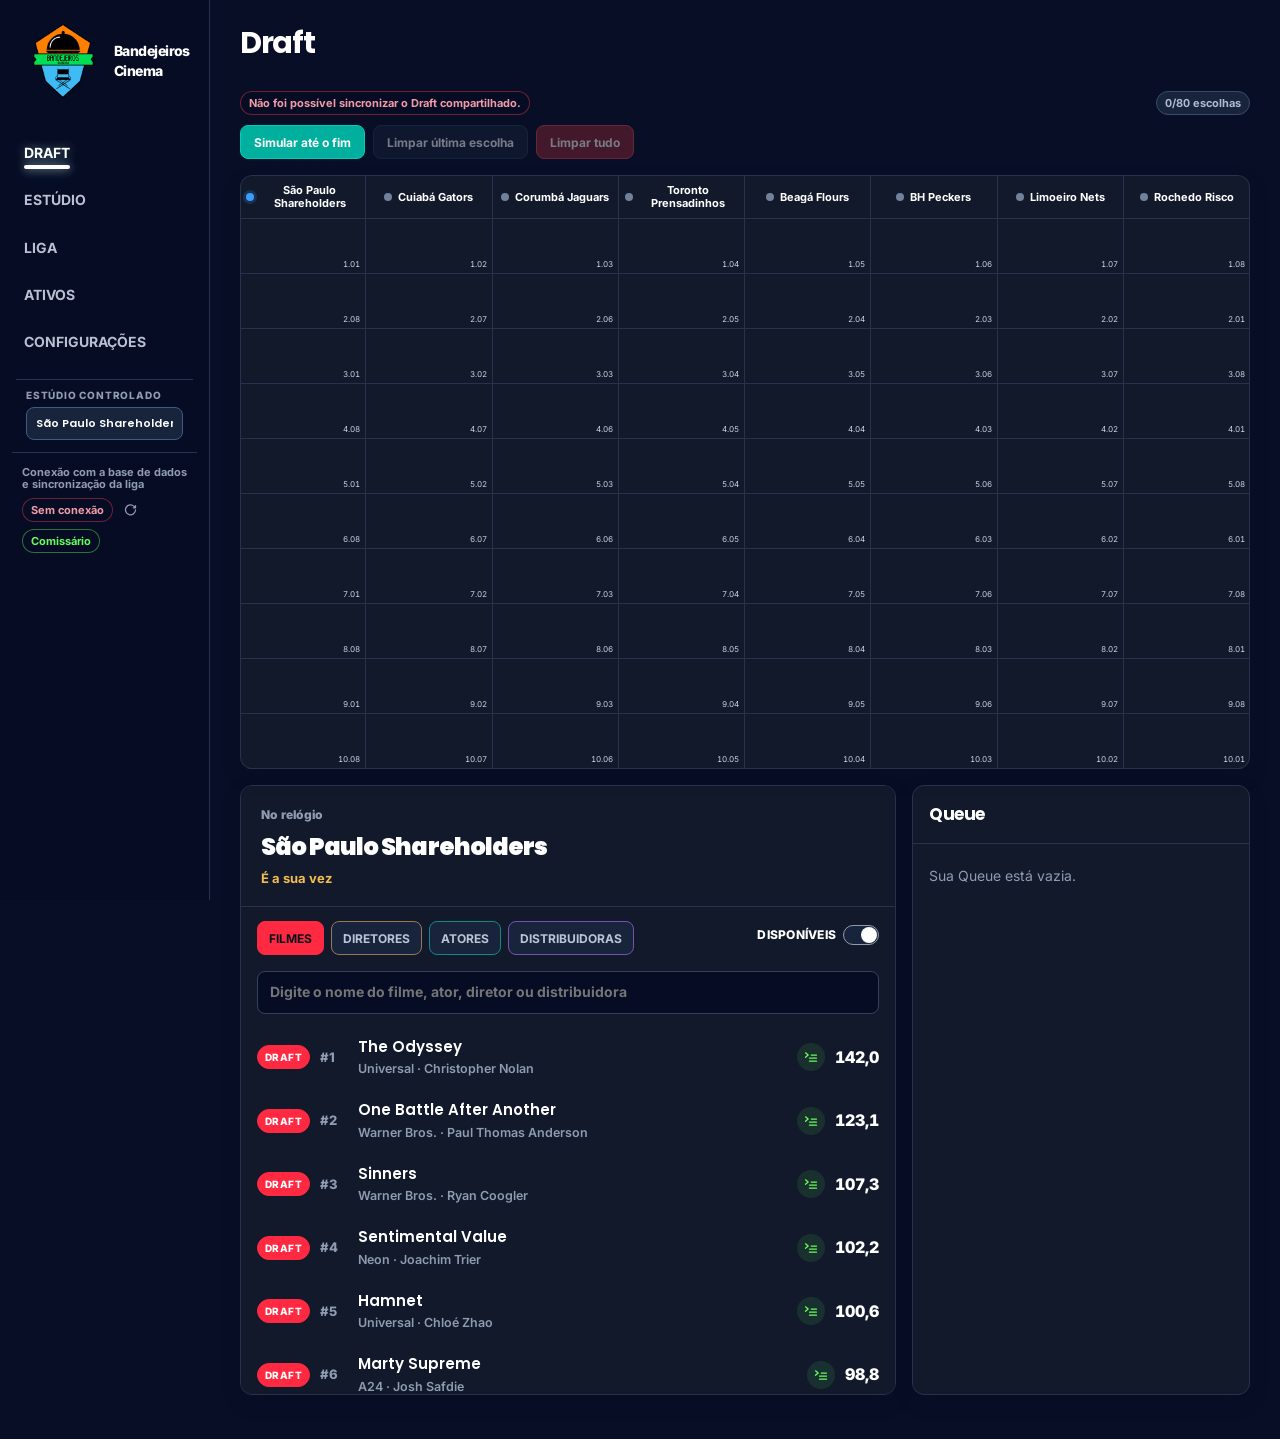
==== commit 894b4ab7: "Add files via upload" ====
--- a/Fantasy-Cinema-local/index.html
+++ b/Fantasy-Cinema-local/index.html
@@ -9,10 +9,10 @@
     <link rel="preconnect" href="https://fonts.googleapis.com" />
     <link rel="preconnect" href="https://fonts.gstatic.com" crossorigin />
     <link href="https://fonts.googleapis.com/css2?family=Inter:wght@400;500;600;700;800&family=Poppins:wght@500;600;700;800&display=swap" rel="stylesheet" />
-    <link rel="stylesheet" href="styles.css?v=20260925-07" />
+    <link rel="stylesheet" href="styles.css?v=20261008-04" />
   </head>
   <body>
     <div id="app" aria-live="polite"></div>
-    <script src="app.js?v=20260925-02" defer></script>
+    <script src="app.js?v=20261008-05" defer></script>
   </body>
 </html>
--- a/Fantasy-Cinema-local/styles.css
+++ b/Fantasy-Cinema-local/styles.css
@@ -59,16 +59,22 @@
   --good:#51d8a1;
 }
 * { box-sizing:border-box; }
-body { margin:0; background:var(--color-page); color:var(--text); font-family:var(--font-body); font-size:var(--fs-title-sm); }
+body { margin:0; overflow-x:clip; background:var(--color-page); color:var(--text); font-family:var(--font-body); font-size:var(--fs-title-sm); }
 button { font:inherit; cursor:pointer; }
 .shell { min-height:100vh; display:grid; grid-template-columns:210px minmax(0,1fr); }
+.mobile-page-pager,.mobile-page-track { display:contents; }
+.mobile-page-spacer { display:none; }
 .sidebar { position:sticky; top:0; align-self:start; height:100vh; overflow-y:auto; padding:20px 12px; border-right:1px solid var(--line); background:var(--color-sidebar); }
 .brand { display:flex; align-items:center; gap:10px; font-weight:800; letter-spacing:-.04em; font-size:14px; padding:0 10px 30px; }
 .brand-logo { display:block; width:82px; height:82px; object-fit:contain; flex:0 0 auto; }
 .league-label { color:var(--muted); text-transform:uppercase; font-size:12px; font-weight:800; letter-spacing:.1em; padding:0 10px 10px; }
 .nav { display:grid; gap:5px; }
-.nav button { border:0; color:#b7c1d2; background:transparent; border-radius:8px; padding:11px 12px; text-align:left; font-weight:700; }
-.nav button:hover,.nav button.active { color:white; background:#1b2a46; }
+.nav button { position:relative; border:0; color:#b7c1d2; background:transparent; border-radius:8px; padding:11px 12px; text-align:left; font-size:14px; font-weight:700; text-transform:uppercase; }
+.nav button:hover { color:#ffffff; background:transparent; }
+.nav button.active { color:#ffffff; background:transparent; text-shadow:0 0 11px rgb(255 255 255 / 42%),0 0 18px rgb(0 206 184 / 16%); }
+.nav button > span:first-child { position:relative; }
+.nav button.active::after { display:none; }
+.nav button.active > span:first-child::after { content:''; position:absolute; left:0; right:0; bottom:-6px; height:4px; border-radius:99px; background:#ffffff; box-shadow:0 0 10px rgb(255 255 255 / 60%),0 0 18px rgb(0 206 184 / 30%); }
 .sidebar-foot { margin-top:32px; border-top:1px solid var(--line); padding:20px 10px; color:var(--muted); font-size:13px; line-height:1.45; }
 .content { padding:26px 30px 44px; overflow:hidden; }
 .topbar { display:flex; justify-content:space-between; align-items:flex-start; gap:20px; margin-bottom:24px; }
@@ -88,7 +94,7 @@
 .awards-actors-title { margin-top:24px; }.draft-board { margin-top:16px; overflow:hidden; }.board-label { display:flex; justify-content:space-between; padding:13px 16px; border-bottom:1px solid var(--line); font-size:14px; }.board-label span { color:var(--muted); font-size:12px; }.board-scroll { overflow:hidden; }.board-grid { display:grid; grid-template-columns:repeat(8,minmax(0,1fr)); min-width:0; }.board-team { min-width:0; border-right:1px solid var(--line); }.board-team:last-child { border-right:0; }.board-team header { display:grid; grid-template-columns:14px 1fr; align-items:center; column-gap:5px; padding:9px 6px; min-height:39px; background:#121d31; border-bottom:1px solid var(--line); }.board-team header b { font-size:11px; white-space:nowrap; overflow:hidden; text-overflow:ellipsis; }.team-dot { width:8px; height:8px; border-radius:50%; background:#71819c; }.board-team.controlled .team-dot { background:var(--blue); box-shadow:0 0 0 3px rgb(59 156 255 / 18%); }.board-team.controlled header { background:#172b4a; }.board-pick { position:relative; height:55px; padding:5px 6px 14px; overflow:hidden; border-bottom:1px solid #26344d; background:#172337; border-left:3px solid var(--position-color); }.board-pick b { display:block; padding-right:2px; font-size:11px; line-height:1.15; white-space:nowrap; overflow:hidden; text-overflow:ellipsis; }.board-pick small { display:-webkit-box; height:20px; max-width:calc(100% - 28px); overflow:hidden; -webkit-box-orient:vertical; -webkit-line-clamp:2; color:#e5ecf6; opacity:.8; font-size:9px; line-height:1.15; margin-top:2px; }.board-number { position:absolute; right:5px; bottom:3px; color:#c9d3e3; font-size:8px; font-weight:400; font-variant-numeric:tabular-nums; }.board-pick.pos-filme { background:color-mix(in srgb,#ff2a41 35%,#152136); }.board-pick.pos-ator { background:color-mix(in srgb,#00ceb8 29%,#152136); }.board-pick.pos-diretor { background:color-mix(in srgb,#ffae58 31%,#152136); }.board-pick.pos-distribuidora { background:color-mix(in srgb,#bd66ff 30%,#152136); }.empty-pick { border-left:3px solid #2c3b54; background:#121b2c; color:#71819c; }.personal-group .roster-item { font-size:16px; font-weight:750; }.personal-group .roster-item strong { font-size:16px; font-weight:850; }.team-view-select { display:block; max-width:176px; margin-top:6px; border:1px solid #344762; border-radius:6px; background:#121e31; color:#fff; padding:6px 24px 6px 8px; font:inherit; font-size:12px; font-weight:700; }
 .league-layout { grid-template-columns:minmax(440px,1.05fr) minmax(340px,.95fr); align-items:start; }.standings-list { padding:4px 0; }.standing-row { display:grid; grid-template-columns:34px minmax(0,1fr) auto; gap:10px; align-items:center; padding:13px 16px; border-bottom:1px solid #22304a; }.standing-row:last-child { border-bottom:0; }.standing-rank { color:#91a0b8; font-size:13px; font-weight:850; text-align:center; }.standing-team { min-width:0; }.standing-team b { display:block; font-size:15px; }.started-counts { display:flex; flex-wrap:wrap; gap:5px; margin-top:7px; }.started-pill { display:inline-flex; align-items:center; gap:3px; padding:4px 6px; border-radius:4px; background:#0d1626; border-left:2px solid var(--position-color); font-size:10px; line-height:1; font-weight:750; }.started-pill b { font-variant-numeric:tabular-nums; }.started-pill.complete { color:#7d899d; border-left-color:#46536a; }.started-pill.pending { color:var(--position-color); background:color-mix(in srgb,var(--position-color) 11%,#0d1626); }.asset-tabs { padding:0 0 12px; margin-top:-4px; }.asset-search { padding:0 0 12px; max-width:420px; }.asset-table .table-wrap { max-height:calc(100vh - 250px); }.asset-table table { min-width:1080px; }.asset-table td { vertical-align:top; white-space:normal; }.asset-table td:nth-child(1) { min-width:155px; }.asset-table td:nth-child(2) { min-width:86px; color:#b8c5d7; }.asset-table td:nth-child(3) { min-width:110px; }.asset-table td:nth-child(4) { min-width:190px; max-width:300px; }.asset-table td:nth-child(2),.asset-table td:nth-child(3),.asset-table td:nth-child(5),.asset-table td:nth-child(6),.asset-table td:nth-child(7) { white-space:nowrap; }.metric-cell { display:grid; gap:3px; }.metric-cell b { color:#fff; font-size:14px; font-variant-numeric:tabular-nums; }.metric-cell small,.component-points { display:block; color:var(--gold); font-size:12px; font-weight:850; }.table-note { display:block; color:var(--muted); font-size:11px; }.award-lines { display:grid; gap:3px; min-width:190px; color:#bec9da; font-size:12px; line-height:1.2; }.award-lines b { color:var(--gold); margin-top:2px; font-size:12px; font-weight:850; }.fpts { color:var(--gold); font-size:15px; font-weight:850; font-variant-numeric:tabular-nums; }
 .my-team-summary { display:grid; grid-template-columns:repeat(4,minmax(0,1fr)); gap:12px; margin-bottom:14px; }.my-team-selector { display:flex; align-items:center; gap:10px; padding:12px 16px; margin-bottom:16px; }.my-team-selector label { color:var(--muted); font-size:12px; font-weight:800; text-transform:uppercase; letter-spacing:.08em; }.my-team-selector select { border:1px solid #344762; border-radius:7px; background:#121e31; color:#fff; padding:8px 28px 8px 10px; font:inherit; font-size:14px; font-weight:750; }.my-team-layout { grid-template-columns:repeat(2,minmax(0,1fr)); align-items:start; }.my-team-assets { padding:4px 16px 10px; }.my-team-asset { display:flex; justify-content:space-between; gap:12px; padding:12px 0 12px 10px; border-bottom:1px solid #24324c; border-left:3px solid var(--position-color); }.my-team-asset:last-child { border-bottom:0; }.my-team-asset div { min-width:0; display:grid; gap:3px; }.my-team-asset b { font-size:15px; overflow:hidden; text-overflow:ellipsis; white-space:nowrap; }.my-team-asset small { color:var(--muted); font-size:12px; }.my-team-position { color:var(--position-color); font-size:11px; text-transform:uppercase; font-weight:850; letter-spacing:.08em; }.my-team-asset strong { align-self:center; color:#fff; white-space:nowrap; font-size:14px; }
-.my-team-actions { display:flex; align-items:center; gap:8px; flex:0 0 auto; }.my-team-asset .asset-status.upcoming,.my-team-asset .asset-status .upcoming { color:#ffdd38; }.my-team-asset .asset-status.released,.my-team-asset .asset-status .released { color:#67fc5b; }.my-team-asset .composition-status { display:flex; flex-wrap:wrap; column-gap:8px; }.trade-icon-button { display:grid; place-items:center; width:31px; height:31px; padding:0; border:0; border-radius:50%; background:#0f2639; color:#00ceb8; }.trade-icon-button:hover { background:#12354a; box-shadow:0 0 0 2px #00ceb8; }.trade-icon { display:block; width:19px; height:19px; fill:currentColor; }.trade-note { color:#ffae58 !important; font-weight:800; }.trade-builder,.trade-offers { margin:16px 0 0; overflow:hidden; }.trade-starter { display:flex; align-items:center; justify-content:space-between; gap:16px; min-height:88px; padding:16px; }.trade-starter h2 { margin:0 0 4px; font-size:17px; }.trade-propose { background:#00aF9D; border-color:#00ceb8; color:#06151a; }.trade-propose:hover { background:#00ceb8; }.trade-team-picker { display:flex; flex-wrap:wrap; align-items:center; gap:7px; padding:12px 16px; border-top:1px solid var(--line); border-bottom:1px solid var(--line); }.trade-team-picker>span { color:var(--muted); font-size:11px; font-weight:850; letter-spacing:.08em; text-transform:uppercase; margin-right:2px; }.studio-toggle { padding:7px 9px; border:1px solid #354863; border-radius:6px; background:#111d30; color:#c3cfdf; font:inherit; font-size:12px; font-weight:750; }.studio-toggle.selected { border-color:#00ceb8; background:#103641; color:#fff; }.studio-toggle:disabled { opacity:.38; }.trade-columns { display:grid; grid-template-columns:repeat(auto-fit,minmax(210px,1fr)); gap:10px; padding:14px 16px; }.trade-column { min-width:0; border:1px solid #263852; border-radius:8px; background:#0d1728; overflow:hidden; }.trade-column header { display:flex; justify-content:space-between; align-items:center; gap:8px; padding:10px; border-bottom:1px solid #263852; }.trade-column header b { font-size:13px; }.trade-column header small { color:#00ceb8; font-size:11px; font-weight:800; }.trade-column>div { display:grid; gap:6px; padding:8px; max-height:260px; overflow:auto; }.trade-asset { padding-left:3px; border-left:3px solid var(--position-color); border-radius:4px; background:#121d2e; }.trade-asset>button { display:grid; width:100%; gap:2px; padding:8px; color:#fff; text-align:left; background:transparent; border:0; }.trade-asset>button span { color:var(--position-color); font-size:9px; font-weight:850; letter-spacing:.06em; text-transform:uppercase; }.trade-asset>button b { overflow:hidden; text-overflow:ellipsis; white-space:nowrap; font-size:12px; }.trade-asset.selected { background:color-mix(in srgb,var(--position-color) 16%,#121d2e); box-shadow:inset 0 0 0 1px var(--position-color); }.trade-asset select { width:calc(100% - 16px); margin:0 8px 8px; border:1px solid #40516b; border-radius:5px; background:#0b1423; color:#fff; padding:6px; font:inherit; font-size:11px; }.trade-submit { display:flex; justify-content:space-between; align-items:center; gap:12px; padding:12px 16px; border-top:1px solid var(--line); }.trade-offer { padding:14px 16px; border-top:1px solid var(--line); }.trade-offer p,.transaction p { color:#c5d0df; font-size:14px; line-height:1.45; }.transaction { display:flex; justify-content:space-between; gap:16px; align-items:center; padding:14px 0; border-bottom:1px solid var(--line); }.transaction:last-child { border-bottom:0; }.transaction-status { display:inline-block; margin-bottom:6px; color:#aab8ca; font-size:11px; font-weight:850; text-transform:uppercase; letter-spacing:.08em; }.transaction.pendingCommissioner .transaction-status { color:var(--gold); }.transaction.approved .transaction-status { color:var(--good); }.transaction.vetoed .transaction-status,.transaction.rejected .transaction-status { color:#f59ca3; }
+.my-team-actions { display:flex; align-items:center; gap:8px; flex:0 0 auto; }.my-team-asset .asset-status.upcoming,.my-team-asset .asset-status .upcoming { color:#ffdd38; }.my-team-asset .asset-status.released,.my-team-asset .asset-status .released { color:#67fc5b; }.my-team-asset .composition-status { display:flex; flex-wrap:wrap; column-gap:8px; }.trade-icon-button { display:grid; place-items:center; width:31px; height:31px; padding:0; border:0; border-radius:50%; background:#0f2639; color:#00ceb8; }.trade-icon-button:hover { background:#12354a; box-shadow:0 0 0 2px #00ceb8; }.trade-icon { display:block; width:19px; height:19px; fill:currentColor; }.trade-note { color:#ffae58 !important; font-weight:800; }.trade-builder,.trade-offers { margin:16px 0 0; overflow:hidden; }.trade-starter { display:flex; align-items:center; justify-content:space-between; gap:16px; min-height:88px; padding:16px; }.trade-starter h2 { margin:0 0 4px; font-size:17px; }.trade-propose { background:#00aF9D; border-color:#00ceb8; color:#06151a; }.trade-propose:hover { background:#00ceb8; }.trade-team-picker { display:flex; flex-wrap:wrap; align-items:center; gap:7px; padding:12px 16px; border-top:1px solid var(--line); border-bottom:1px solid var(--line); }.trade-team-picker>span { color:var(--muted); font-size:11px; font-weight:850; letter-spacing:.08em; text-transform:uppercase; margin-right:2px; }.studio-toggle { padding:7px 9px; border:1px solid #354863; border-radius:6px; background:#111d30; color:#c3cfdf; font:inherit; font-size:12px; font-weight:750; }.studio-toggle.selected { border-color:#00ceb8; background:#103641; color:#fff; }.studio-toggle:disabled { opacity:.38; }.trade-columns { display:grid; grid-template-columns:repeat(auto-fit,minmax(210px,1fr)); gap:10px; padding:14px 16px; }.trade-column { min-width:0; border:1px solid #263852; border-radius:8px; background:#0d1728; overflow:hidden; }.trade-column header { display:flex; justify-content:space-between; align-items:center; gap:8px; padding:10px; border-bottom:1px solid #263852; }.trade-column header b { font-size:13px; }.trade-column header small { color:#00ceb8; font-size:11px; font-weight:800; }.trade-column>div { display:grid; gap:6px; padding:8px; max-height:420px; overflow:auto; }.trade-asset { padding-left:3px; border-left:3px solid var(--position-color); border-radius:4px; background:#121d2e; }.trade-asset>button { display:grid; width:100%; gap:0; padding:6px; color:#fff; text-align:left; background:transparent; border:0; }.trade-asset>button b { overflow:hidden; text-overflow:ellipsis; white-space:nowrap; font-size:12px; }.trade-asset.selected { background:color-mix(in srgb,var(--position-color) 16%,#121d2e); box-shadow:inset 0 0 0 1px var(--position-color); }.trade-asset select { width:calc(100% - 16px); margin:0 8px 8px; border:1px solid #40516b; border-radius:5px; background:#0b1423; color:#fff; padding:6px; font:inherit; font-size:11px; }.trade-submit { display:flex; justify-content:space-between; align-items:center; gap:12px; padding:12px 16px; border-top:1px solid var(--line); }.trade-offer { padding:14px 16px; border-top:1px solid var(--line); }.trade-offer p,.transaction p { color:#c5d0df; font-size:14px; line-height:1.45; }.transaction { display:flex; justify-content:space-between; gap:16px; align-items:center; padding:14px 0; border-bottom:1px solid var(--line); }.transaction:last-child { border-bottom:0; }.transaction-status { display:inline-block; margin-bottom:6px; color:#aab8ca; font-size:11px; font-weight:850; text-transform:uppercase; letter-spacing:.08em; }.transaction.pendingCommissioner .transaction-status { color:var(--gold); }.transaction.approved .transaction-status { color:var(--good); }.transaction.vetoed .transaction-status,.transaction.rejected .transaction-status { color:#f59ca3; }
 .nav button { display:flex; align-items:center; justify-content:space-between; gap:8px; }.nav-trade-alert { display:inline-flex; align-items:center; gap:2px; color:#ffae58; }.nav-trade-alert svg { width:15px; height:15px; fill:none; stroke:currentColor; stroke-width:2; stroke-linecap:round; stroke-linejoin:round; }.nav-trade-alert b { display:grid; place-items:center; min-width:15px; height:15px; padding:0 3px; border-radius:99px; background:#ffae58; color:#1a1307; font-size:9px; }.button.danger { background:#8f2634; border-color:#d64b5b; color:#fff; }.button.danger:hover { background:#b33042; border-color:#ff7180; }.accept-offer { background:#00aF9D; border-color:#00ceb8; color:#06151a; }.accept-offer:hover { background:#00ceb8; }.counter-offer { background:#285eab; border-color:#4c95ef; color:#fff; }.counter-offer:hover { background:#3577d2; }.transactions-layout { grid-template-columns:repeat(2,minmax(0,1fr)); align-items:start; }.transactions-left { display:grid; gap:16px; }.transactions-left .trade-desk { margin-top:0; }.trade-desk { margin-top:16px; overflow:hidden; }.trade-feed-list { display:grid; gap:10px; padding:14px 16px 16px; }.trade-feed { display:grid; grid-template-columns:125px minmax(0,1fr) auto; align-items:start; gap:16px; padding:14px 16px; border:1px solid #2a3a55; border-radius:9px; background:#0d1728; }.trade-feed.pendingCommissioner { border-color:#796020; }.trade-feed-status { display:flex; align-items:center; gap:8px; padding-top:3px; color:#8ca0bc; font-size:12px; letter-spacing:.05em; text-transform:uppercase; }.trade-feed.approved .trade-feed-status { color:#00ceb8; }.trade-feed-icon { width:19px; height:19px; fill:currentColor; color:#00ceb8; }.trade-feed-moves { display:grid; gap:9px; min-width:0; }.trade-feed-group { padding-bottom:4px; }.trade-feed-group p { margin:0 0 2px; color:#c5d0df; font-size:16px; }.trade-gain { display:flex; align-items:center; gap:7px; min-width:0; padding:2px 0; }.trade-gain>span { color:#00ceb8; font-size:22px; font-weight:400; line-height:1; }.trade-gain b { overflow:hidden; text-overflow:ellipsis; white-space:nowrap; padding:4px 8px; border:1px solid color-mix(in srgb,var(--position-color) 44%,transparent); border-radius:6px; background:color-mix(in srgb,var(--position-color) 16%,#101a2b); color:#edf4ff; font-size:14px; font-weight:700; }.trade-feed time { padding-top:3px; color:#aebbd0; white-space:nowrap; font-size:12px; }.trade-feed-actions { grid-column:2 / -1; justify-content:flex-start; }.commissioner-actions { margin:-4px 16px 8px 157px; justify-content:flex-start; }.transactions-card { margin-top:0; }
 @media (max-width:980px) { .shell { grid-template-columns:1fr; }.sidebar { position:static; height:auto; overflow:visible; border-right:0; border-bottom:1px solid var(--line); padding:14px 16px; }.brand { padding:0 0 12px; }.nav { grid-template-columns:repeat(3,1fr); }.sidebar-foot { display:none; }.content { padding:20px 16px; }.draft-layout,.league-layout,.my-team-layout,.transactions-layout { grid-template-columns:1fr; }.rosters { grid-template-columns:1fr; } }
 @media (max-width:980px) { .formula-grid { grid-template-columns:repeat(2,minmax(0,1fr)); }.scoring-grid { grid-template-columns:1fr; } }
@@ -107,7 +113,7 @@
 .card { border-radius:var(--radius-card); box-shadow:0 8px 22px rgb(0 0 0 / 10%); }
 .card-head { min-height:61px; padding:14px 16px; }
 .button,.tab,.studio-toggle,.control-team select,.my-team-selector select,.team-view-select,.search-wrap input { border-radius:var(--radius-control); font-family:"Inter",ui-sans-serif,sans-serif; font-weight:700; }
-.button { min-height:38px; padding:9px 13px; transition:background .15s ease,border-color .15s ease,transform .15s ease; }
+.button { min-height:34px; padding:6px 13px; font-size:12px; transition:background .15s ease,border-color .15s ease,transform .15s ease; }
 .button:hover:not(:disabled) { transform:translateY(-1px); }
 .button:disabled { opacity:.45; cursor:not-allowed; }
 .tab { min-height:34px; padding:7px 11px; }
@@ -145,7 +151,9 @@
 .my-team-film-name { display:block; overflow:hidden; text-overflow:ellipsis; white-space:nowrap; }
 .draft-main .asset.pos-filme .name { cursor:pointer; }
 .draft-main .asset.pos-filme .name:hover { color:var(--color-text-muted); }
-.film-modal-backdrop { position:fixed; z-index:40; inset:0; display:grid; place-items:center; padding:16px; background:rgb(6 12 36 / 78%); backdrop-filter:blur(3px); }
+.draft-main .asset.pos-distribuidora .name { cursor:pointer; }
+.draft-main .asset.pos-distribuidora .name:hover { color:var(--color-text-muted); }
+.film-modal-backdrop { position:fixed; z-index:1100; inset:0; display:grid; place-items:center; padding:16px; background:rgb(6 12 36 / 78%); backdrop-filter:blur(3px); }
 .film-modal { position:relative; width:min(100%,460px); max-height:calc(100vh - 32px); overflow-y:auto; border:1px solid var(--color-border); border-radius:16px; background:var(--color-surface); box-shadow:0 24px 70px rgb(0 0 0 / 48%); }
 .film-modal-close { position:absolute; z-index:2; top:10px; right:14px; padding:4px 8px; border:0; background:transparent; color:var(--color-text-muted); font:400 26px/1 var(--font-body); }
 .film-modal-close:hover { color:var(--color-text); }
@@ -167,12 +175,16 @@
 .film-modal-stats strong { display:block; margin-top:4px; color:var(--color-text); font:700 14px/1.2 var(--font-body); overflow-wrap:anywhere; }
 .film-modal-award-total { display:block; margin-top:4px; color:var(--color-text); font:400 14px/1.2 var(--font-body); }
 .film-modal-award-total b { font-weight:700; }
+.distributor-modal .film-modal-poster { width:190px; aspect-ratio:1; padding:24px; background:#ffffff; }
+.distributor-modal .film-modal-poster img { object-fit:contain; }
+.distributor-modal-films { max-width:380px; line-height:1.55; }
+.distributor-modal-films .film-name-button { display:inline; color:var(--color-film); font:inherit; }
 @media (max-width:400px) { .film-modal-poster { width:150px; }.film-modal-head h2 { font-size:19px; }.film-modal-stats { grid-template-columns:repeat(2,minmax(0,1fr)); row-gap:14px; } }
 
 /* Waiver e FAAB */
 .asset-mode-tabs { padding-bottom:2px; }.asset-mode-tabs .tab.active { background:#00aF9D; border-color:#00ceb8; color:#06151a; }
 .available-table table { min-width:860px; }.available-table td:nth-child(2),.available-table td:nth-child(3) { font-variant-numeric:tabular-nums; white-space:nowrap; }.available-table td:nth-child(4) { min-width:240px; white-space:normal; color:#aebbd0; }.available-table td:last-child { width:1%; white-space:nowrap; }.bid-button { min-width:98px; background:#00aF9D; border-color:#00ceb8; color:#06151a; }.bid-button:hover { background:#00ceb8; }
-.modal-backdrop { position:fixed; z-index:20; inset:0; display:grid; place-items:center; padding:20px; background:rgb(4 8 16 / 72%); backdrop-filter:blur(4px); }.bid-modal { width:min(100%,440px); padding:22px; border:1px solid #344965; border-radius:14px; background:linear-gradient(145deg,#17243a,#0d1626); box-shadow:0 24px 70px rgb(0 0 0 / 48%); }.bid-modal h2 { margin-bottom:8px; }.bid-modal p { color:#c5d0df; line-height:1.5; }.bid-modal label { display:block; margin:18px 0 6px; color:#aebbd0; font-family:"Inter",ui-sans-serif,sans-serif; font-size:12px; font-weight:800; letter-spacing:.07em; text-transform:uppercase; }.bid-modal input { width:100%; border:1px solid #40516b; border-radius:8px; outline:0; background:#0b1423; color:#fff; padding:11px 12px; font:700 16px "Inter",ui-sans-serif,sans-serif; }.bid-modal input:focus { border-color:#00ceb8; box-shadow:0 0 0 3px rgb(0 206 184 / 14%); }.bid-modal small { display:block; margin-top:10px; color:#aebbd0; font:12px/1.45 "Inter",ui-sans-serif,sans-serif; }.bid-modal small b { color:#fff; }.bid-modal .actions { margin-top:20px; }
+.modal-backdrop { position:fixed; z-index:1100; inset:0; display:grid; place-items:center; padding:20px; background:rgb(4 8 16 / 72%); backdrop-filter:blur(4px); }.bid-modal { width:min(100%,440px); padding:22px; border:1px solid #344965; border-radius:14px; background:linear-gradient(145deg,#17243a,#0d1626); box-shadow:0 24px 70px rgb(0 0 0 / 48%); }.bid-modal h2 { margin-bottom:8px; }.bid-modal p { color:#c5d0df; line-height:1.5; }.bid-modal label { display:block; margin:18px 0 6px; color:#aebbd0; font-family:"Inter",ui-sans-serif,sans-serif; font-size:12px; font-weight:800; letter-spacing:.07em; text-transform:uppercase; }.bid-modal input { width:100%; border:1px solid #40516b; border-radius:8px; outline:0; background:#0b1423; color:#fff; padding:11px 12px; font:700 16px "Inter",ui-sans-serif,sans-serif; }.bid-modal input:focus { border-color:#00ceb8; box-shadow:0 0 0 3px rgb(0 206 184 / 14%); }.bid-modal small { display:block; margin-top:10px; color:#aebbd0; font:12px/1.45 "Inter",ui-sans-serif,sans-serif; }.bid-modal small b { color:#fff; }.bid-modal .actions { margin-top:20px; }
 
 /* Hierarquia dos filtros de ativos */
 .asset-mode-tabs { padding:0 0 18px; margin-top:-4px; }
@@ -190,12 +202,12 @@
 .bid-modal select { width:100%; border:1px solid #40516b; border-radius:8px; outline:0; background:#0b1423; color:#fff; padding:10px 12px; font:600 14px "Inter",ui-sans-serif,sans-serif; }.bid-modal select:focus { border-color:#00ceb8; box-shadow:0 0 0 3px rgb(0 206 184 / 14%); }.bid-modal .bid-error { color:#ff9ca6; font-weight:700; }
 
 /* Classificação da liga */
-.standings { overflow:hidden; }.standings-header { display:grid; grid-template-columns:54px minmax(200px,1fr) minmax(185px,.8fr) 92px; align-items:center; gap:12px; padding:13px 16px; border-bottom:1px solid var(--line); color:#8091ad; font:800 11px/1 "Inter",ui-sans-serif,sans-serif; letter-spacing:.08em; text-transform:uppercase; }.standings-header span:last-child { text-align:right; }.standings-list { padding:0; }.standing-row { grid-template-columns:54px minmax(200px,1fr) minmax(185px,.8fr) 92px; min-height:91px; gap:12px; padding:14px 16px; transition:background .15s ease; }.standing-row:hover { background:#14233a; }.standing-row.controlled { background:linear-gradient(90deg,rgb(0 206 184 / 19%),rgb(0 206 184 / 5%)); box-shadow:inset 3px 0 #00ceb8; }.standing-rank { color:#91a7c6; font:700 24px/1 "Poppins",ui-sans-serif,sans-serif; }.standing-team { display:flex; align-items:center; gap:12px; }.studio-avatar { display:grid; place-items:center; width:38px; height:38px; flex:0 0 auto; border:1px solid #3d587d; border-radius:50%; background:#152946; color:#8dc5ff; font:800 12px/1 "Inter",ui-sans-serif,sans-serif; }.standing-team b { color:#fff; font:600 17px/1.2 "Poppins",ui-sans-serif,sans-serif; }.standing-team small { display:block; margin-top:4px; color:#8697b0; font:12px/1.2 "Inter",ui-sans-serif,sans-serif; }.pending-summary { display:grid; grid-template-columns:auto 1fr; align-items:baseline; column-gap:7px; min-width:0; }.pending-summary>strong { color:#d5e1f1; font:700 22px/1 "Poppins",ui-sans-serif,sans-serif; }.pending-summary>span { color:#a4b3c8; font:12px/1.2 "Inter",ui-sans-serif,sans-serif; }.pending-summary>div { grid-column:1 / -1; display:flex; flex-wrap:wrap; gap:5px 8px; margin-top:6px; }.pending-type { display:inline-flex; align-items:center; gap:4px; color:#9cadc2; font:11px/1 "Inter",ui-sans-serif,sans-serif; }.pending-type i { width:6px; height:6px; border-radius:50%; background:var(--position-color); }.pending-summary em { color:#71819a; font:11px/1 "Inter",ui-sans-serif,sans-serif; font-style:normal; }.standing-row>.points { justify-self:end; color:var(--gold); font:700 20px/1 "Poppins",ui-sans-serif,sans-serif; }.studio-viewer-head { align-items:center !important; }.team-view-select { appearance:none; width:min(100%,280px); max-width:none; margin:0; padding:7px 31px 7px 10px; border:1px solid #3d5b83; border-radius:8px; background:linear-gradient(135deg,#162843,#101b2f); color:#fff; font:600 17px/1.3 "Poppins",ui-sans-serif,sans-serif; cursor:pointer; }.team-view-select:hover,.team-view-select:focus { border-color:#3fbcf6; outline:0; box-shadow:0 0 0 3px rgb(63 188 246 / 12%); }
+.standings { overflow:hidden; }.standings-header { display:grid; grid-template-columns:54px minmax(200px,1fr) minmax(185px,.8fr) 92px; align-items:center; gap:12px; padding:13px 16px; border-bottom:1px solid var(--line); color:#8091ad; font:800 11px/1 "Inter",ui-sans-serif,sans-serif; letter-spacing:.08em; text-transform:uppercase; }.standings-header span:last-child { text-align:right; }.standings-list { padding:0; }.standing-row { grid-template-columns:54px minmax(200px,1fr) minmax(185px,.8fr) 92px; min-height:91px; gap:12px; padding:14px 16px; transition:background .15s ease; }.standing-row:hover { background:#14233a; }.standing-row.controlled { background:linear-gradient(90deg,rgb(0 206 184 / 19%),rgb(0 206 184 / 5%)); box-shadow:inset 3px 0 #00ceb8; }.standing-rank { color:#91a7c6; font:700 24px/1 "Poppins",ui-sans-serif,sans-serif; }.standing-team { display:flex; align-items:center; gap:12px; }.studio-avatar { display:grid; place-items:center; width:38px; height:38px; flex:0 0 auto; border:1px solid #3d587d; border-radius:50%; background:#152946; color:#8dc5ff; font:800 12px/1 "Inter",ui-sans-serif,sans-serif; }.standing-team b { color:#fff; font:600 17px/1.2 "Poppins",ui-sans-serif,sans-serif; }.standing-team small { display:block; margin-top:4px; color:#8697b0; font:12px/1.2 "Inter",ui-sans-serif,sans-serif; }.pending-summary { display:grid; grid-template-columns:auto 1fr; align-items:baseline; column-gap:7px; min-width:0; }.pending-summary>strong { color:#d5e1f1; font:700 22px/1 "Poppins",ui-sans-serif,sans-serif; }.pending-summary>span { color:#a4b3c8; font:12px/1.2 "Inter",ui-sans-serif,sans-serif; }.pending-summary>div { grid-column:1 / -1; display:flex; flex-wrap:wrap; gap:5px 8px; margin-top:6px; }.pending-type { display:inline-flex; align-items:center; gap:4px; color:#9cadc2; font:11px/1 "Inter",ui-sans-serif,sans-serif; }.pending-type i { width:6px; height:6px; border-radius:50%; background:var(--position-color); }.pending-summary em { color:#71819a; font:11px/1 "Inter",ui-sans-serif,sans-serif; font-style:normal; }.standing-row>.points { justify-self:end; color:var(--gold); font:700 20px/1 "Poppins",ui-sans-serif,sans-serif; }.studio-viewer-head { align-items:center !important; }.team-view-select { appearance:none; width:min(100%,280px); max-width:none; margin:0; padding:7px 31px 7px 10px; border:1px solid #3d5b83; border-radius:8px; background:linear-gradient(135deg,#162843,#101b2f); color:#fff; font:600 14px/1.3 "Poppins",ui-sans-serif,sans-serif; cursor:pointer; }.team-view-select:hover,.team-view-select:focus { border-color:#3fbcf6; outline:0; box-shadow:0 0 0 3px rgb(63 188 246 / 12%); }
 @media (max-width:760px) { .standings-header { display:none; }.standing-row { grid-template-columns:40px minmax(0,1fr) auto; min-height:0; padding:13px; }.standing-row .pending-summary { grid-column:2 / 4; grid-row:2; margin-top:-3px; }.standing-row>.points { grid-column:3; grid-row:1; }.standing-rank { font-size:19px; }.standing-team b { font-size:15px; }.studio-avatar { width:32px; height:32px; font-size:10px; } }
 
 /* Classificação compacta e seletor de estúdio */
-.standing-row { min-height:78px; padding:10px 16px; }.standing-rank { font-size:21px; }.studio-avatar { width:34px; height:34px; }.standing-team b { font-size:16px; }.standing-team small { margin-top:2px; font-size:11px; }.pending-summary>strong { font-size:19px; }.pending-summary>div { margin-top:4px; }.pending-type { font-size:10px; }.standing-row>.points { font-size:18px; }
-.team-view-select option { background:#101d32; color:#ffffff; font:600 16px "Poppins",ui-sans-serif,sans-serif; }.team-view-select option:checked { background:#1b3557; color:#ffffff; }
+.standing-row { min-height:70px; padding:10px 16px; }.standing-rank { font-size:21px; }.studio-avatar { width:34px; height:34px; }.standing-team b { font-size:16px; }.standing-team small { margin-top:2px; font-size:11px; }.pending-summary>strong { font-size:19px; }.pending-summary>div { margin-top:4px; }.pending-type { font-size:10px; }.standing-row>.points { font-size:18px; }
+.team-view-select option { background:#101d32; color:#ffffff; font:600 14px "Poppins",ui-sans-serif,sans-serif; }.team-view-select option:checked { background:#1b3557; color:#ffffff; }
 
 /* Controle temporário de teste */
 .sidebar-controller { margin:24px 4px 0; padding:13px 10px 2px; border-top:1px solid var(--line); }.sidebar-controller label { display:block; margin-bottom:7px; color:#8f9bb1; font:800 10px/1 "Inter",ui-sans-serif,sans-serif; letter-spacing:.08em; text-transform:uppercase; }.sidebar-controller select { width:100%; appearance:none; border:1px solid #3d5b83; border-radius:8px; background:#101d32; color:#ffffff; padding:8px 9px; font:600 11px/1.3 "Poppins",ui-sans-serif,sans-serif; cursor:pointer; }.sidebar-controller select:focus { outline:0; border-color:#3fbcf6; box-shadow:0 0 0 3px rgb(63 188 246 / 12%); }.sidebar-controller option { background:#101d32; color:#ffffff; font:600 11px/1.3 "Poppins",ui-sans-serif,sans-serif; }.sidebar-controller small { display:block; margin-top:6px; color:#71819c; font:11px/1 "Inter",ui-sans-serif,sans-serif; }.sidebar-controller + .sidebar-foot { margin-top:16px; }
@@ -214,12 +226,32 @@
 
 /* Histórico imutável do draft e drops de waiver */
 .my-team-right-stack { display:grid; gap:16px; align-content:start; }
+.my-team-right-stack .trade-desk { margin-top:0; }
+.my-team-right-stack .trade-builder { margin-top:0; }
+.league-history { margin-top:16px; }
+.trade-columns.columns-2 { grid-template-columns:repeat(2,minmax(0,1fr)); }
+.trade-columns.columns-3 { grid-template-columns:repeat(3,minmax(0,1fr)); }
+.trade-columns.columns-3 .trade-column header b { min-width:0; overflow:hidden; text-overflow:ellipsis; white-space:nowrap; }
+.trade-asset>button b { font-size:11px; }
+.trade-asset select { font-size:10px; }
+@media (max-width:620px) { .trade-asset select { font-size:8px; } }
+@media (max-width:620px) { .waiver-help { font-size:9px; } }
+@media (max-width:980px) { #trade-builder { scroll-margin-top:calc(var(--mobile-header-height, 0px) + 4px); } }
+.personal-group,.personal-group:first-child { border-top:0; }
+.my-team-asset,.my-team-asset:last-child { border-bottom:0; }
+.team-view-select,
+.personal-roster .card-head > .points,
+.personal-group .roster-item,
+.personal-group .roster-item span,
+.personal-group .roster-item strong,
+.my-team-asset b,
+.my-team-score { font-size:14px; }
 .drops-card { overflow:hidden; }.drops-card .card-head { min-height:56px; }
 .drops-list { display:grid; gap:0; padding:4px 16px 10px; }
 .drop-asset { display:grid; grid-template-columns:minmax(0,1fr) auto; align-items:center; gap:7px 12px; padding:12px 0 12px 10px; border-bottom:1px solid #24324c; border-left:3px solid var(--position-color); }
-.drop-asset:last-child { border-bottom:0; }.drop-asset s { grid-column:1 / -1; color:#91a0b5; font:600 15px/1.25 "Poppins",ui-sans-serif,sans-serif; }
+.drop-asset:last-child { border-bottom:0; }.drop-asset s { grid-column:1; grid-row:1; color:#91a0b5; font:600 15px/1.25 "Poppins",ui-sans-serif,sans-serif; }
 .drop-replacement { display:flex; align-items:center; gap:5px; min-width:0; }.drop-replacement span { color:#00ceb8; font:600 11px/1.2 "Inter",ui-sans-serif,sans-serif; }.drop-replacement b { overflow:hidden; text-overflow:ellipsis; white-space:nowrap; color:#71819c; font:600 11px/1.2 "Inter",ui-sans-serif,sans-serif; }
-.drop-asset time { justify-self:end; color:#71819c; font:11px/1.2 "Inter",ui-sans-serif,sans-serif; }
+.drop-replacement { grid-column:1; grid-row:2; }.drop-asset time { grid-column:2; grid-row:1; align-self:center; justify-self:end; color:#71819c; font:11px/1.2 "Inter",ui-sans-serif,sans-serif; }
 .my-team-total-only { justify-content:flex-end; }
 .waiver-feed .trade-feed-status { color:#f4bd50; }.waiver-feed .trade-feed-moves { display:block; }.waiver-feed .waiver-drop-line { margin-top:7px; }.waiver-feed .waiver-drop-line>span { color:#f59ca3; }.waiver-feed .waiver-drop-line b { opacity:.72; text-decoration:line-through; }
 .waiver-help { margin:0 0 12px; padding:10px 12px; border-left:3px solid #f4bd50; border-radius:6px; background:#101a2b; color:#b9c6d8; font-size:12px; line-height:1.45; }.waiver-pending-list { display:grid; gap:18px; padding:14px 16px 16px; }.waiver-value-group { display:grid; gap:8px; }.waiver-value-group h3 { margin:0; color:#f4bd50; font-size:14px; }.waiver-pending { display:grid; grid-template-columns:26px minmax(0,1fr) auto; align-items:center; gap:12px; padding:9px 12px; border:1px solid #2a3a55; border-radius:8px; background:#0d1728; }.waiver-order { color:#b9c6d8; text-align:center; font-size:14px; font-weight:800; }.waiver-pending-moves { display:grid; gap:3px; min-width:0; }.waiver-pending-moves .trade-gain { padding:0; }.waiver-pending-moves .waiver-drop-line { margin-top:4px; }.waiver-pending-moves .waiver-drop-line>span { color:#f59ca3; }.waiver-pending-moves .waiver-drop-line b { color:#94a4ba; opacity:1; text-decoration:none; }.waiver-priority-actions { display:flex; gap:6px; }.priority-arrow { display:grid; place-items:center; width:28px; height:28px; padding:0; border:1px solid #63738c; border-radius:50%; background:transparent; color:#dce5f3; font:700 17px/1 "Inter",ui-sans-serif,sans-serif; }.priority-arrow:hover:not(:disabled) { border-color:#00ceb8; color:#00ceb8; }.priority-arrow:disabled { opacity:.25; }.waiver-priority-spacer { width:62px; }
@@ -289,7 +321,7 @@
 }
 
 /* Configuração local */
-.configuration-section { margin-top:24px; }.studio-configuration { overflow:hidden; }.studio-config-grid { display:grid; grid-template-columns:repeat(2,minmax(0,1fr)); gap:12px; padding:16px; }.studio-config-grid label { display:grid; gap:6px; color:#aebbd0; font:800 11px/1 "Inter",ui-sans-serif,sans-serif; letter-spacing:.07em; text-transform:uppercase; }.studio-name-input { width:100%; border:1px solid #3b4d69; border-radius:8px; outline:0; background:#0e1829; color:#fff; padding:10px 11px; font:600 14px/1.35 "Poppins",ui-sans-serif,sans-serif; text-transform:none; letter-spacing:0; }.studio-name-input:focus { border-color:#3fbcf6; box-shadow:0 0 0 3px rgb(63 188 246 / 12%); }.studio-config-actions { padding:0 16px 16px; }.config-error { padding:0 16px 12px; color:#ff9ca6; font:700 13px/1.4 "Inter",ui-sans-serif,sans-serif; }@media (max-width:620px) { .studio-config-grid { grid-template-columns:1fr; } }
+.rules-scoring,.configuration-section { margin-top:34px; }.studio-configuration { overflow:hidden; }.studio-config-grid { display:grid; grid-template-columns:repeat(2,minmax(0,1fr)); gap:12px; padding:16px; }.studio-config-grid label { display:grid; gap:6px; color:#aebbd0; font:800 11px/1 "Inter",ui-sans-serif,sans-serif; letter-spacing:.07em; text-transform:uppercase; }.studio-name-input { width:100%; border:1px solid #3b4d69; border-radius:8px; outline:0; background:#0e1829; color:#fff; padding:10px 11px; font:600 14px/1.35 "Poppins",ui-sans-serif,sans-serif; text-transform:none; letter-spacing:0; }.studio-name-input:focus { border-color:#3fbcf6; box-shadow:0 0 0 3px rgb(63 188 246 / 12%); }.studio-config-actions { padding:0 16px 16px; }.config-error { padding:0 16px 12px; color:#ff9ca6; font:700 13px/1.4 "Inter",ui-sans-serif,sans-serif; }@media (max-width:620px) { .studio-config-grid { grid-template-columns:1fr; } }
 
 /* Hierarquia única de ações e selos de estado. */
 .button.primary,.trade-propose,.accept-offer,.counter-offer,.bid-button,
@@ -337,6 +369,12 @@
 .sidebar-foot { display:grid; justify-items:start; gap:7px; }
 .sidebar-foot > span:first-child { color:var(--muted); font-size:13px; }
 .sidebar-foot .state-chip { white-space:normal; }
+.connection-status { display:flex; align-items:center; gap:6px; }
+.connection-refresh { display:grid; place-items:center; width:22px; height:22px; padding:0; border:0; background:transparent; color:var(--muted); }
+.connection-refresh svg { width:15px; height:15px; fill:none; stroke:currentColor; stroke-width:2; stroke-linecap:round; stroke-linejoin:round; }
+.connection-refresh:disabled { opacity:.55; cursor:wait; }
+.connection-refresh.is-syncing svg { animation:connection-spin .9s linear infinite; }
+@keyframes connection-spin { to { transform:rotate(360deg); } }
 .draft-sync-status { margin:0 0 8px; }
 .draft-sync-actions { justify-content:flex-start; margin-top:10px; }
 .my-team-asset .asset-status { width:max-content; }
@@ -439,11 +477,12 @@
 .asset.pos-filme,.asset.pos-ator,.asset.pos-diretor,.asset.pos-distribuidora { border-left:0; }
 .asset:hover { border-color:transparent; background:transparent; }
 .draft-action { flex:0 0 auto; min-width:52px; padding:6px 7px; border:1px solid var(--color-primary-hover); border-radius:999px; background:var(--color-primary); color:var(--color-text-inverse); font:800 10px/1 var(--font-body); letter-spacing:.04em; }
-.asset.pos-filme .draft-action,.asset.pos-ator .draft-action,.asset.pos-diretor .draft-action,.asset.pos-distribuidora .draft-action { border-color:var(--position-color); background:var(--position-color); color:#ffffff; }
-.asset .draft-action:disabled { border-color:#71819c; background:#71819c; color:var(--color-text-muted); cursor:default; }
+.asset.pos-filme .draft-action,.asset.pos-ator .draft-action,.asset.pos-diretor .draft-action,.asset.pos-distribuidora .draft-action,.queue-item .draft-action { border-color:var(--position-color); background:var(--position-color); color:#ffffff; }
+.asset .draft-action:disabled,.queue-item .draft-action:disabled { border-color:#71819c; background:#71819c; color:var(--color-text-muted); cursor:default; }
 
 /* Sem estados de hover em linhas de dados. */
 .table-wrap tr:hover td,.standing-row:hover { background:transparent; }
+.table-wrap { overscroll-behavior:none; touch-action:pan-x pan-y; -webkit-overflow-scrolling:touch; }
 
 /* Janela de confirmação usa a mesma superfície sólida dos cartões principais. */
 .bid-modal { background:var(--color-surface); }
@@ -501,6 +540,65 @@
 .my-team-asset { display:grid; grid-template-columns:minmax(0,1fr) auto 31px; align-items:center; }
 .my-team-score { justify-self:end; align-self:center; color:#ffffff; white-space:nowrap; font-size:14px; }
 .my-team-actions { display:grid; place-items:center; width:31px; min-height:31px; }
+.my-team-layout .card > .card-head { border-bottom:0; }
+.my-team-right-stack .trade-starter { justify-content:flex-start; min-height:0; padding:12px 16px; }
+.my-team-right-stack .trade-desk:not(.waiver-desk) .card-head { min-height:40px; padding:10px 16px 0; }
+.my-team-right-stack .trade-feed-list:has(.empty),.my-team-right-stack .waiver-pending-list:has(.empty) { padding:4px 16px 8px; }
+.my-team-right-stack .trade-feed-list .empty,.my-team-right-stack .waiver-pending-list .empty { padding:8px 0; text-align:center; font-size:12px; }
+.my-team-right-stack .waiver-pending { border:0; border-radius:0; background:transparent; }
+.my-team-right-stack .waiver-pending-moves .waiver-drop-line { margin-top:0; border-top:0; }
+
+/* Classificação: separação pela alternância de superfícies, sem destaque do estúdio controlado. */
+.standings-list .standing-row { border-bottom:0; background:#0a112c; }
+.standings-list .standing-row:nth-child(even) { background:#11192b; }
+.standings-list .standing-row.controlled { box-shadow:none; }
+.standings-header { border-bottom:0; background:#11192b; }
+.league-layout .personal-roster .card-head { border-bottom:0; }
+.league-history .trade-feed { border-bottom:0; }
+.league-history > .card-head { border-bottom:0; }
+.drops-list .drop-asset { border-bottom:0; }
+
+/* Queue pessoal do Draft. */
+.draft-queue { min-width:0; overflow:hidden; }
+.draft-queue .card-head { min-height:58px; }
+.queue-list { display:grid; gap:0; max-height:532px; overflow:auto; padding:4px 16px 12px; }
+.queue-item { display:grid; grid-template-columns:26px 16px minmax(0,1fr) 52px 26px; align-items:center; gap:9px; min-height:57px; padding:8px 0; border-bottom:1px solid var(--line); border-left:3px solid var(--position-color); user-select:none; }
+.queue-item:last-child { border-bottom:0; }
+.queue-item.queue-dragging { opacity:.42; }
+.queue-item.queue-drop-target { box-shadow:inset 0 -2px 0 var(--color-released); }
+.queue-order { color:var(--muted); text-align:center; font-size:var(--fs-base); font-weight:800; font-variant-numeric:tabular-nums; }
+.queue-drag-handle { display:grid; width:16px; height:28px; place-items:center; color:var(--muted); font-size:18px; line-height:1; cursor:grab; touch-action:none; user-select:none; }
+.queue-drag-handle:active { cursor:grabbing; color:#ffffff; }
+.queue-item-copy { min-width:0; }
+.queue-item-copy b { overflow:hidden; text-overflow:ellipsis; white-space:nowrap; color:var(--color-text); font:600 14px/1.2 var(--font-display); }
+.queue-item-copy .queue-asset-name { max-width:100%; overflow:hidden; text-overflow:ellipsis; white-space:nowrap; }
+.queue-draft-action { justify-self:end; }
+.queue-remove { display:grid; place-items:center; width:24px; height:24px; padding:0; border:0; border-radius:50%; background:transparent; color:var(--muted); font-size:20px; line-height:1; }
+.queue-remove:hover { color:#ffffff; background:var(--color-surface-control); }
+.queue-empty { padding:18px 0; text-align:left; }
+.queue-action { display:grid; flex:0 0 28px; width:28px; height:28px; padding:0; place-items:center; border:0; border-radius:50%; background:color-mix(in srgb,var(--color-released) 10%,transparent); }
+.queue-action::before { content:''; display:block; width:14px; height:14px; background:var(--color-released); -webkit-mask:url('queue.svg') center / contain no-repeat; mask:url('queue.svg') center / contain no-repeat; }
+.queue-action.queued { background:color-mix(in srgb,var(--color-film) 10%,transparent); }
+.queue-action.queued::before { background:var(--color-film); }
+.draft-main .asset[hidden] { display:none; }
+.draft-filter-row { display:flex; align-items:center; min-width:0; padding-right:16px; }
+.draft-filter-row .tabs { min-width:0; flex:1; padding-right:8px; }
+.draft-filter-row .tab,.asset-mode-tabs .tab,.asset-tabs .tab { font-size:12px; text-transform:uppercase; }
+.draft-availability-toggle { display:inline-flex; flex:0 0 auto; align-items:center; gap:7px; padding:6px 0 6px 8px; border:0; background:transparent; color:var(--muted); font:800 12px/1 var(--font-body); letter-spacing:.02em; text-transform:uppercase; white-space:nowrap; }
+.draft-availability-toggle i { position:relative; display:block; width:36px; height:20px; border:1px solid var(--color-text-muted); border-radius:999px; background:var(--color-sidebar); }
+.draft-availability-toggle i::after { content:''; position:absolute; top:1px; left:1px; width:16px; height:16px; border-radius:50%; background:var(--muted); transition:transform .16s ease,background .16s ease; }
+.draft-availability-toggle.is-on { color:#ffffff; }
+.draft-availability-toggle.is-on i { background:var(--color-surface-control); }
+.draft-availability-toggle.is-on i::after { background:#ffffff; transform:translateX(16px); }
+
+@media (max-width:760px) {
+  .draft-filter-row { flex-wrap:wrap; padding:0 10px; }
+  .draft-filter-row .tabs { flex:0 0 100%; justify-content:center; gap:clamp(4px,2vw,9px); padding-left:5px; padding-right:5px; overflow:visible; }
+  .draft-filter-row .tab { padding-left:7px; padding-right:7px; }
+  .draft-availability-toggle { margin-left:auto; gap:6px; padding:3px 0 5px 6px; font-size:11px; }
+  .draft-layout > .draft-queue { width:100%; min-width:0; }
+  .queue-list { max-height:360px; }
+}
 
 /* Métricas: pontos primeiro; dado que os compõe como detalhe. */
 .metric-cell b,.award-lines b,.component-cell b { color:#ffffff; font-size:14px; }
@@ -515,15 +613,18 @@
 
 /* Filmes: larguras fixas para uma leitura consistente. */
 .film-asset-table table { table-layout:fixed; }
-.film-asset-table th:nth-child(1),.film-asset-table td:nth-child(1) { width:210px; min-width:210px; max-width:210px; }
-.film-asset-table th:nth-child(2),.film-asset-table td:nth-child(2) { width:140px; min-width:140px; max-width:140px; white-space:normal; }
-.film-asset-table th:nth-child(3),.film-asset-table td:nth-child(3) { width:105px; min-width:105px; max-width:105px; }
+.film-asset-table th:nth-child(1),.film-asset-table td:nth-child(1) { width:215px; min-width:215px; max-width:215px; }
+.film-asset-table th:nth-child(2),.film-asset-table td:nth-child(2) { width:145px; min-width:145px; max-width:145px; white-space:normal; }
+.film-asset-table th:nth-child(3),.film-asset-table td:nth-child(3) { width:120px; min-width:120px; max-width:120px; }
 .film-asset-table th:nth-child(4),.film-asset-table td:nth-child(4),
 .film-asset-table th:nth-child(5),.film-asset-table td:nth-child(5),
 .film-asset-table th:nth-child(6),.film-asset-table td:nth-child(6),
 .film-asset-table th:nth-child(7),.film-asset-table td:nth-child(7) { width:95px; min-width:95px; max-width:95px; }
 .film-asset-table th:nth-child(8),.film-asset-table td:nth-child(8),.film-asset-table .award-lines { width:220px; min-width:220px; max-width:220px; }
 .film-asset-table .award-lines span { display:-webkit-box; overflow:hidden; -webkit-box-orient:vertical; -webkit-line-clamp:2; }
+
+/* Datas de filmes já estreados ficam evidentes em Líderes. */
+.available-table .released-date { color:var(--color-danger-hover) !important; }
 
 /* Líderes: uma hierarquia compacta e única para toda a tabela. */
 .asset-table:not(.available-table) .table-wrap table { font-size:12px; }
@@ -587,11 +688,35 @@
 .waiver-help { border-left:0; }
 .award-scoring-table .table-wrap th { background:var(--color-surface); }
 @media (max-width:760px) { .award-scoring-table .table-wrap { display:block; width:100%; max-width:100%; overflow-x:auto; overflow-y:auto; touch-action:pan-x; } }
-.available-table td:not(:first-child):not(:nth-child(2)) { color:#aebbd0; font-size:12.5px; }
-.available-table .bid-history-button { border:0; padding:0; background:transparent; color:#ffffff; font:700 12.5px/1.2 "Inter",ui-sans-serif,sans-serif; cursor:pointer; }
+.available-table .table-wrap table { font-size:12px; }
+.available-table td:not(:first-child):not(:nth-child(2)) { color:#aebbd0; font-size:12px; }
+.available-table .bid-history-button { border:0; padding:0; background:transparent; color:var(--muted); font:500 12px/1.2 "Inter",ui-sans-serif,sans-serif; text-decoration:underline; text-underline-offset:2px; cursor:pointer; }
+.available-table .waiver-leader { color:#ffffff; font-weight:700; }
+.available-table th { text-align:center; }
+.available-table th:nth-child(2) { text-align:left; }
+.available-table .table-sort { position:relative; gap:0; }
+.available-table .table-sort span { position:absolute; left:calc(100% + 6px); top:50%; transform:translateY(-50%); }
+.available-table table { table-layout:fixed; }
+.available-table th:nth-child(1),.available-table td:nth-child(1) { width:50px; min-width:50px; max-width:50px; }
+.available-table th:nth-child(2),.available-table td:nth-child(2) { width:250px; min-width:250px; max-width:250px; }
+.available-table th:nth-child(3),.available-table td:nth-child(3),
+.available-table th:nth-child(4),.available-table td:nth-child(4),
+.available-table th:nth-child(5),.available-table td:nth-child(5) { width:120px; min-width:120px; max-width:120px; }
+.available-table th:nth-child(6),.available-table td:nth-child(6),
+.available-table th:nth-child(7),.available-table td:nth-child(7) { width:210px; min-width:210px; max-width:210px; }
 .available-table .no-bids { color:#71819c; }
 .available-table .add-icon.locked { cursor:not-allowed; opacity:1; border-color:#71819c; color:#71819c; }
-.available-table .add-icon.locked:hover { background:transparent; }
+.available-table .add-icon.locked,
+.available-table .add-icon.locked:hover,
+.available-table .add-icon.locked:focus,
+.available-table .add-icon.locked:disabled:hover {
+  background:transparent !important;
+  background-image:none !important;
+  box-shadow:none !important;
+  filter:none !important;
+  border-color:#71819c;
+  color:#71819c;
+}
 .available-dated th:nth-child(3),.available-dated td:nth-child(3),.available-dated th:nth-child(4),.available-dated td:nth-child(4) { width:1%; min-width:92px; white-space:nowrap; }
 .available-dated th:nth-child(5),.available-dated td:nth-child(5) { width:1%; min-width:84px; white-space:nowrap; }
 .available-dated th:nth-child(6),.available-dated td:nth-child(6) { min-width:132px; white-space:normal; }
@@ -617,3 +742,87 @@
   #asset-search,
   #asset-search::placeholder { font-size:12px; }
 }
+
+@media (max-width:980px) {
+  .nav { display:flex; flex-wrap:wrap; justify-content:space-between; column-gap:5px; row-gap:0; }
+  .nav button { flex:0 0 auto; justify-content:center; text-align:center; }
+  .nav-trade-alert { position:absolute; right:10px; }
+}
+
+.mobile-league-footer { display:none; }
+.mobile-top-nav { display:none; }
+@media (max-width:980px) {
+  .shell > .sidebar { display:none !important; }
+  .mobile-top-nav { display:block; position:fixed !important; inset:0 0 auto 0; z-index:1000; width:100%; padding:7px 16px; border-bottom:0; background:var(--color-sidebar); box-shadow:0 6px 16px rgb(0 0 0 / 18%); transform:translate3d(0,0,0); -webkit-transform:translate3d(0,0,0); }
+  .mobile-top-nav .brand { padding:0 0 4px; }
+  .mobile-top-nav .brand { width:100%; }
+  .mobile-settings-button { display:grid; width:28px; height:28px; margin-left:auto; padding:0; place-items:center; border:0; border-radius:0; background:transparent url('gear-svgrepo-com.svg') center / 24px 24px no-repeat; color:transparent; filter:brightness(0) invert(1); }
+  .mobile-settings-button svg,
+  .mobile-settings-button::after { display:none; content:none; }
+  .mobile-top-nav .nav [data-view="league"] { display:none; }
+  .mobile-top-nav .nav { position:relative; display:flex; flex-wrap:wrap; justify-content:space-between; column-gap:5px; row-gap:0; }
+  .mobile-top-nav .nav button { flex:0 0 auto; justify-content:center; text-align:center; }
+  .mobile-top-nav .nav button.active > span:first-child::after { display:none; }
+  .mobile-tab-indicator { position:absolute; z-index:2; height:4px; border-radius:99px; background:#ffffff; box-shadow:0 0 10px rgb(255 255 255 / 60%),0 0 18px rgb(0 206 184 / 30%); pointer-events:none; will-change:left,top,width; }
+  .sidebar .sidebar-foot { display:none !important; }
+  .sidebar-controller { display:none; }
+  .content > .topbar { display:none; }
+  .content > .topbar.topbar-mobile-visible { display:flex; margin-bottom:18px; }
+  .content { padding-top:calc(var(--mobile-header-height, 0px) + 20px); }
+  .draft-status-row { margin-top:0; }
+  .mobile-page-pager { display:block; width:100%; overflow-x:auto; overflow-y:hidden; scroll-snap-type:x mandatory; scrollbar-width:none; -ms-overflow-style:none; }
+  .mobile-page-pager.is-entering { scroll-snap-type:none; }
+  .mobile-page-pager::-webkit-scrollbar { display:none; }
+  .mobile-page-track { display:flex; width:300%; align-items:stretch; }
+  .mobile-page-spacer { display:block; flex:0 0 33.333333%; scroll-snap-align:start; background:var(--color-page); }
+  .mobile-page-track > .content { flex:0 0 33.333333%; width:33.333333%; min-width:0; scroll-snap-align:start; transform:none !important; transition:none !important; touch-action:auto; }
+  .table-wrap,.board-scroll { overscroll-behavior-x:contain; }
+  .mobile-league-footer { display:grid; gap:18px; margin-top:34px; padding-top:18px; border-top:1px solid var(--line); }
+  .mobile-controller { display:grid; gap:7px; }
+  .mobile-controller label,.mobile-connection>span:first-child { color:#8f9bb1; font:800 10px/1 "Inter",ui-sans-serif,sans-serif; letter-spacing:.08em; text-transform:uppercase; }
+  .mobile-controller select { width:100%; appearance:none; border:1px solid #3d5b83; border-radius:8px; background:#101d32; color:#ffffff; padding:9px 10px; font:600 12px/1.3 "Poppins",ui-sans-serif,sans-serif; cursor:pointer; }
+  .mobile-connection { display:grid; gap:7px; }
+  .mobile-connection .connection-status { display:flex; align-items:center; gap:6px; }
+}
+@media (max-width:620px) { .content { padding-top:calc(var(--mobile-header-height, 0px) + 4px); } }
+
+/* Tabelas de ativos: escala fixa de 960 px (preserva a rolagem em telas menores). */
+.film-asset-table table,
+.available-table table { min-width:960px; }
+
+.film-asset-table th:nth-child(1),.film-asset-table td:nth-child(1) { width:191.111px !important; min-width:191.111px !important; max-width:191.111px !important; }
+.film-asset-table th:nth-child(2),.film-asset-table td:nth-child(2) { width:128.889px !important; min-width:128.889px !important; max-width:128.889px !important; }
+.film-asset-table th:nth-child(3),.film-asset-table td:nth-child(3) { width:106.667px !important; min-width:106.667px !important; max-width:106.667px !important; }
+.film-asset-table th:nth-child(4),.film-asset-table td:nth-child(4),
+.film-asset-table th:nth-child(5),.film-asset-table td:nth-child(5),
+.film-asset-table th:nth-child(6),.film-asset-table td:nth-child(6),
+.film-asset-table th:nth-child(7),.film-asset-table td:nth-child(7) { width:84.444px !important; min-width:84.444px !important; max-width:84.444px !important; }
+.film-asset-table th:nth-child(8),.film-asset-table td:nth-child(8),.film-asset-table .award-lines { width:195.556px !important; min-width:195.556px !important; max-width:195.556px !important; }
+
+.available-table th:nth-child(1),.available-table td:nth-child(1) { width:44.444px !important; min-width:44.444px !important; max-width:44.444px !important; }
+.available-table th:nth-child(2),.available-table td:nth-child(2) { width:222.222px !important; min-width:222.222px !important; max-width:222.222px !important; }
+.available-table th:nth-child(3),.available-table td:nth-child(3),
+.available-table th:nth-child(4),.available-table td:nth-child(4),
+.available-table th:nth-child(5),.available-table td:nth-child(5) { width:106.667px !important; min-width:106.667px !important; max-width:106.667px !important; }
+.available-table th:nth-child(6),.available-table td:nth-child(6),
+.available-table th:nth-child(7),.available-table td:nth-child(7) { width:186.667px !important; min-width:186.667px !important; max-width:186.667px !important; }
+
+/* Mais respiro para as datas e os lances na visualização móvel. */
+@media (max-width:760px) {
+  .available-table table { min-width:1023px; }
+  .available-table th:nth-child(3),.available-table td:nth-child(3) { width:129.667px !important; min-width:129.667px !important; max-width:129.667px !important; }
+  .available-table th:nth-child(4),.available-table td:nth-child(4),
+  .available-table th:nth-child(5),.available-table td:nth-child(5) { width:126.667px !important; min-width:126.667px !important; max-width:126.667px !important; }
+  .film-asset-table table { min-width:1006px; }
+  .film-asset-table th:nth-child(2),.film-asset-table td:nth-child(2) { width:123.889px !important; min-width:123.889px !important; max-width:123.889px !important; }
+  .film-asset-table th:nth-child(3),.film-asset-table td:nth-child(3) { width:129.667px !important; min-width:129.667px !important; max-width:129.667px !important; }
+  .film-asset-table th:nth-child(5),.film-asset-table td:nth-child(5) { width:89.444px !important; min-width:89.444px !important; max-width:89.444px !important; }
+  .film-asset-table th:nth-child(6),.film-asset-table td:nth-child(6) { width:104.444px !important; min-width:104.444px !important; max-width:104.444px !important; }
+  .film-asset-table th:nth-child(7),.film-asset-table td:nth-child(7) { width:87.444px !important; min-width:87.444px !important; max-width:87.444px !important; }
+}
+
+@media (max-width:620px) {
+  .mobile-top-nav .brand { font-size:18px; }
+  .mobile-top-nav .brand-logo { width:75px; height:75px; }
+  .mobile-settings-button { width:28px; height:28px; }
+}
